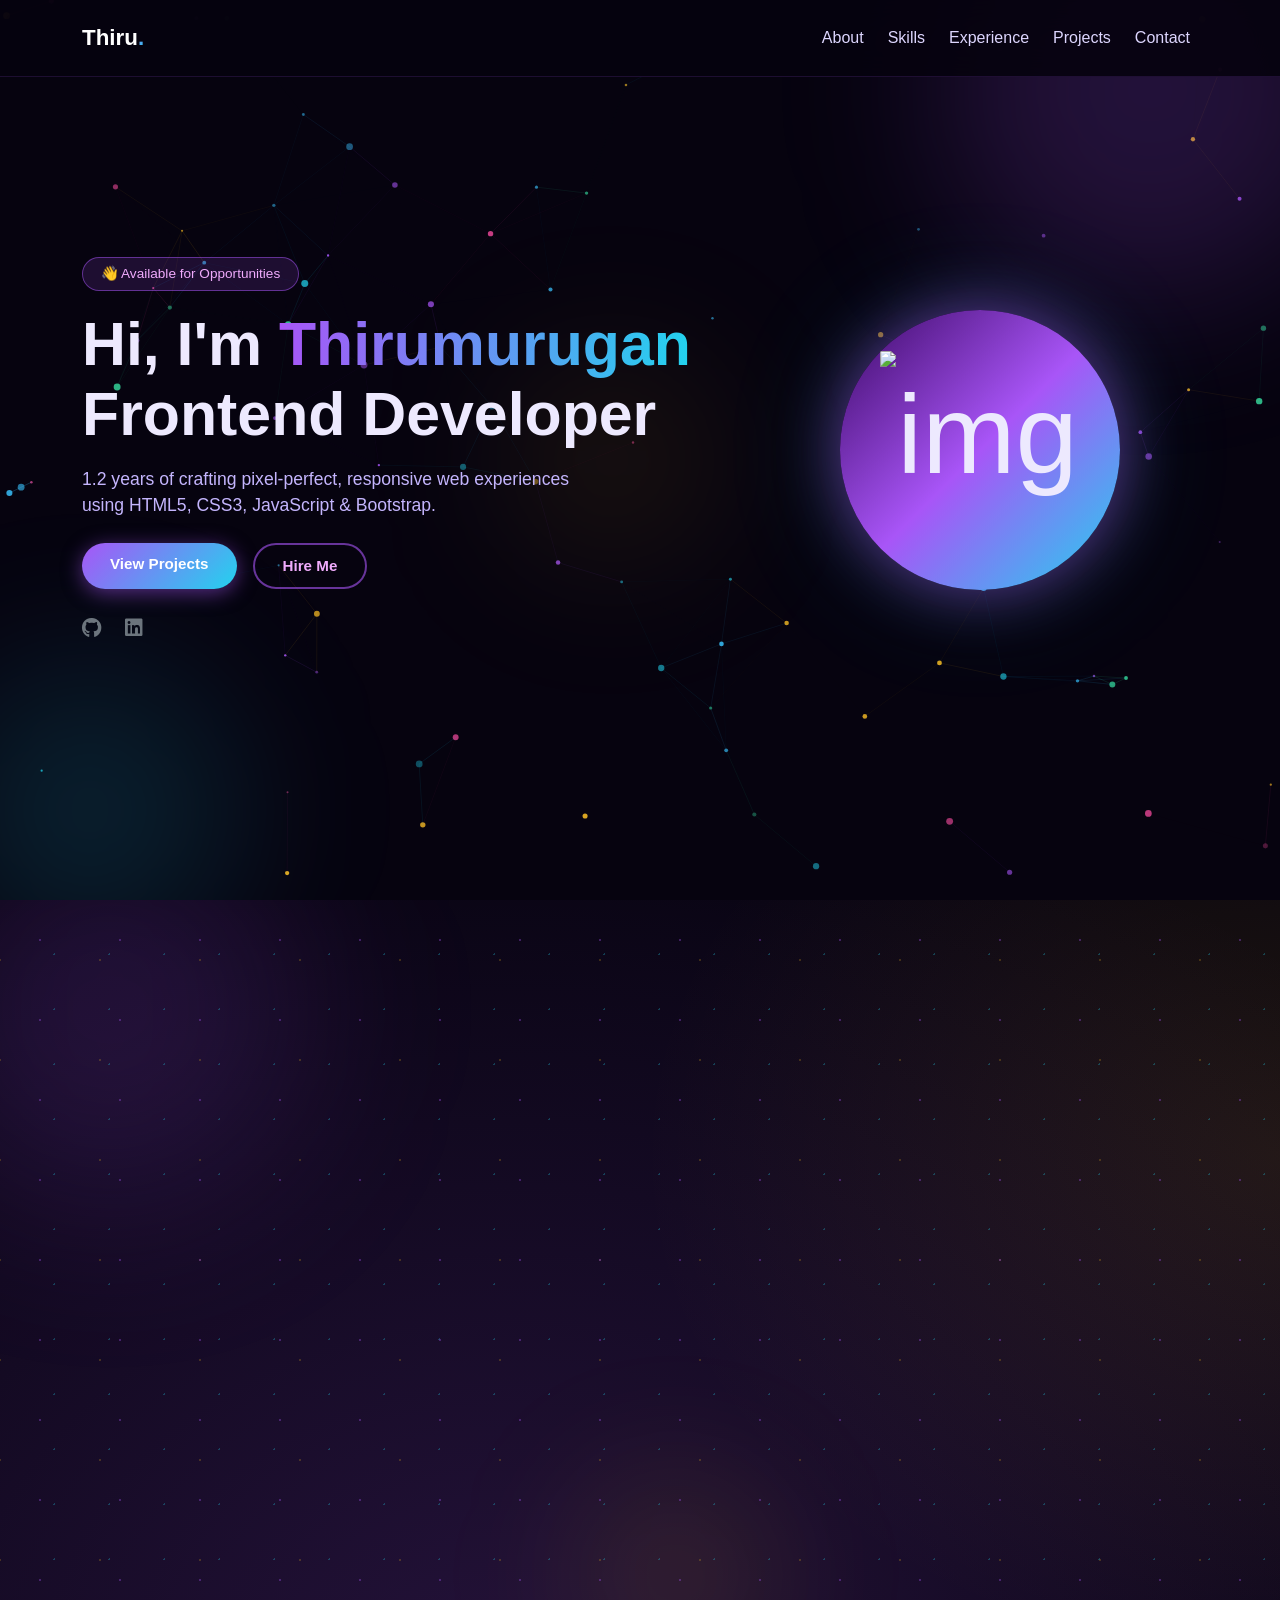
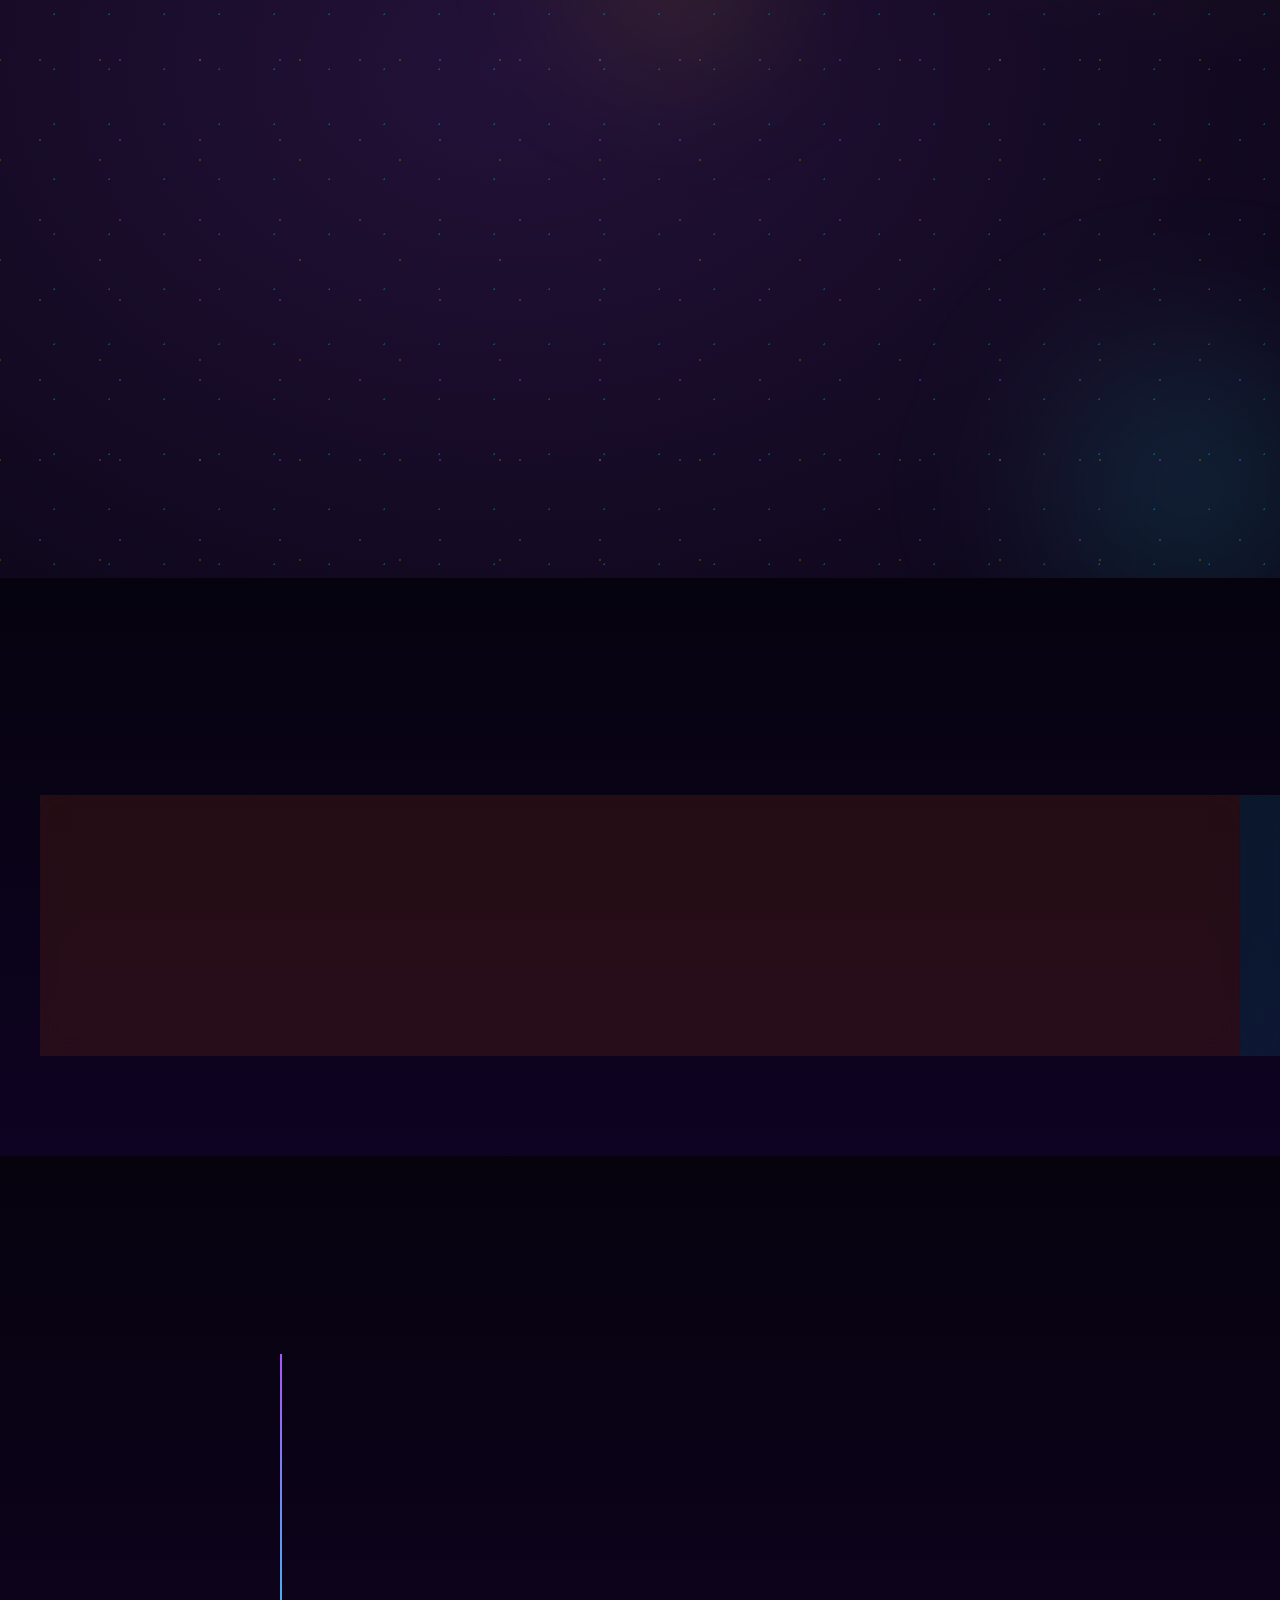
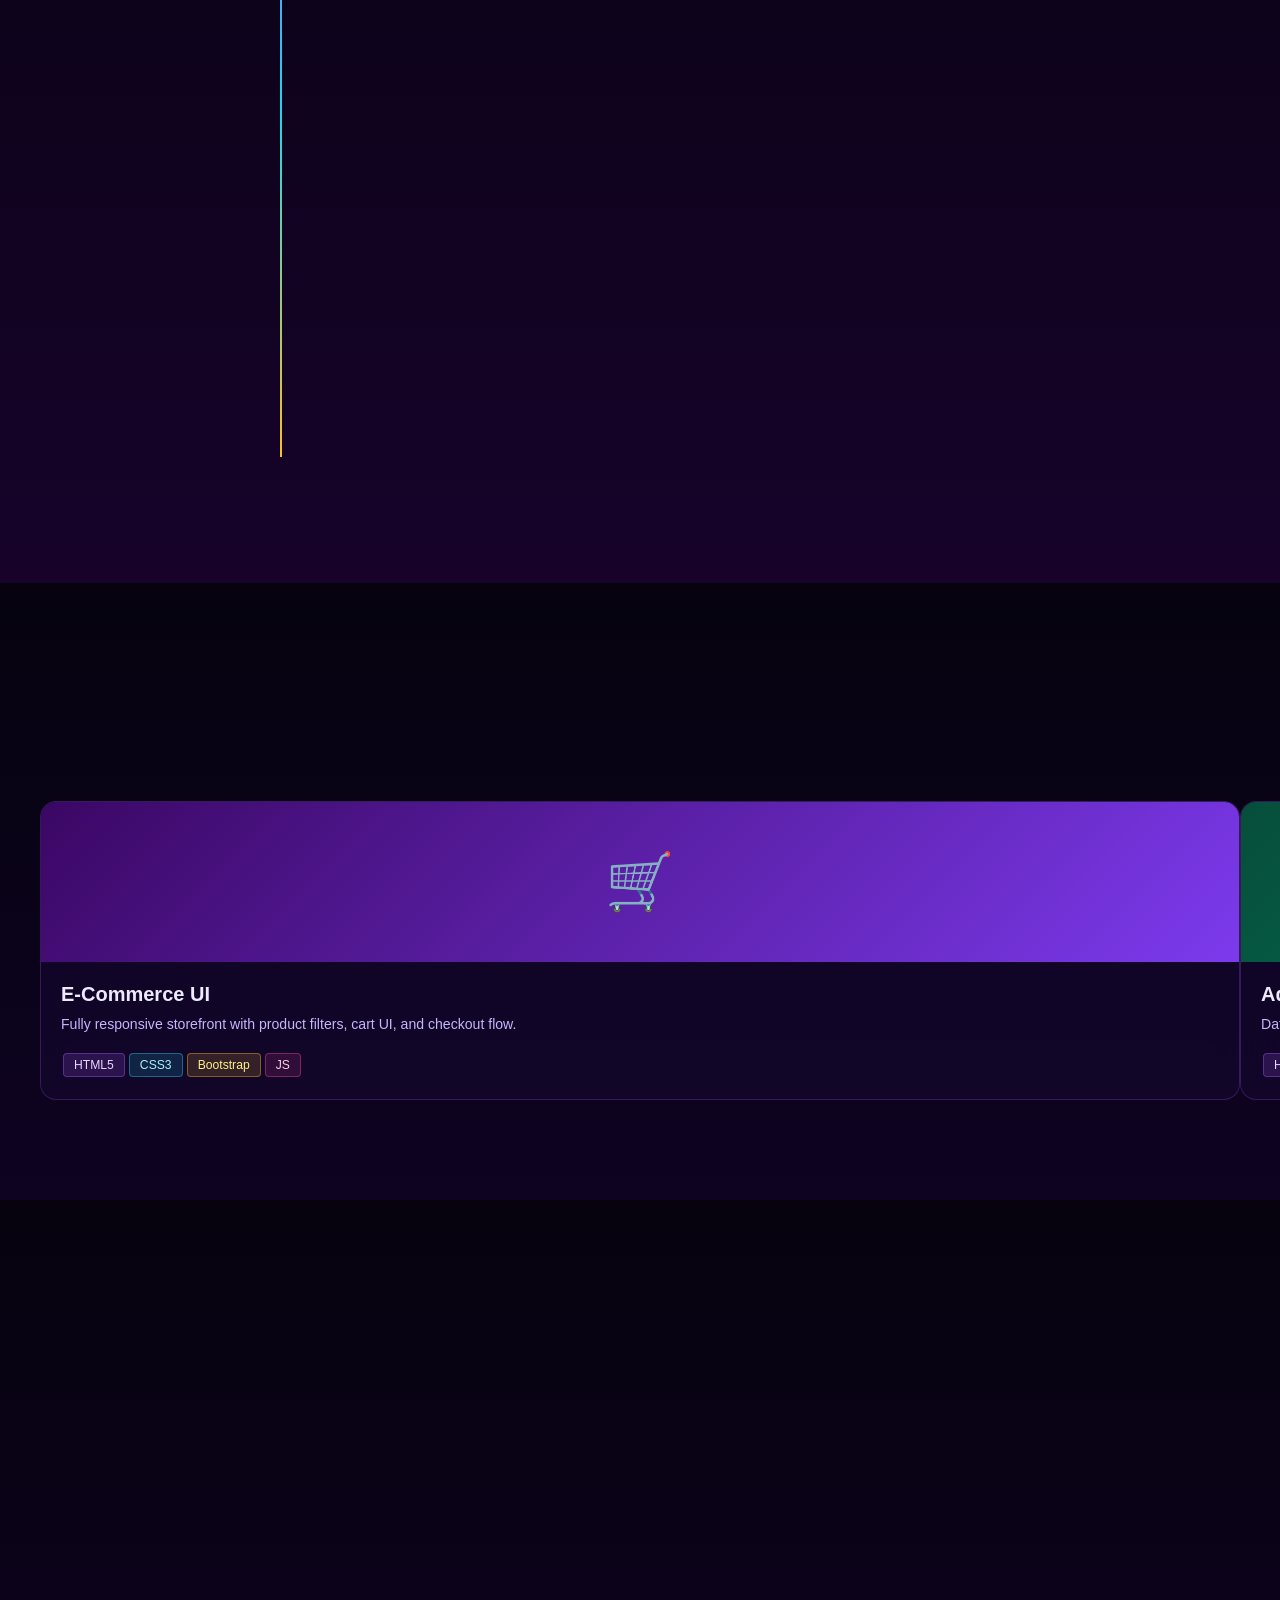
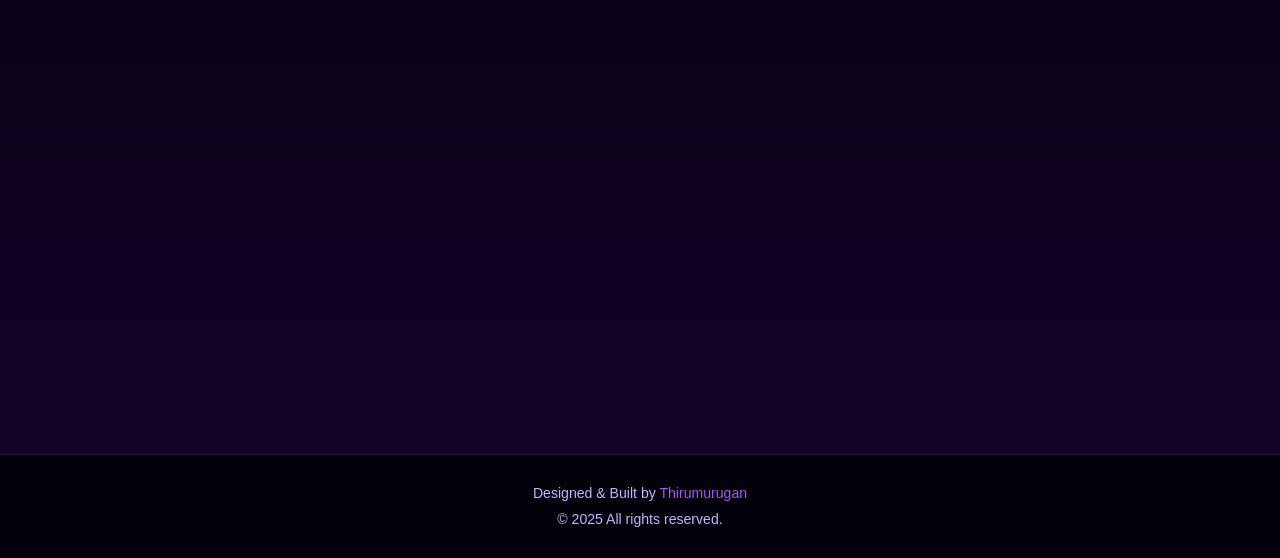
==== index.html @ 781c6432 "name chnage" ====
<!DOCTYPE html>
<html lang="en">
<head>
  <meta charset="UTF-8" />
  <meta name="viewport" content="width=device-width, initial-scale=1.0"/>
  <title>Thirumurugan | Frontend Developer</title>
  <link href="https://cdn.jsdelivr.net/npm/bootstrap@5.3.0/dist/css/bootstrap.min.css" rel="stylesheet"/>
  <link href="https://cdnjs.cloudflare.com/ajax/libs/font-awesome/6.4.0/css/all.min.css" rel="stylesheet"/>
  <link rel="stylesheet" href="https://cdn.jsdelivr.net/npm/swiper@11/swiper-bundle.min.css"/>
  <link rel="stylesheet" href="portfolio.css"/>
  <script src="https://cdn.jsdelivr.net/npm/@emailjs/browser@4/dist/email.min.js"></script>
</head>
<body>

<!-- ANIMATED CANVAS BACKGROUND -->
<canvas id="bgCanvas"></canvas>

<!-- NAVBAR -->
<nav class="navbar navbar-expand-lg fixed-top py-3">
  <div class="container">
    <a class="navbar-brand fw-bold" href="#">Thiru<span class="brand-dot">.</span></a>
    <button class="navbar-toggler border-secondary" type="button" data-bs-toggle="collapse" data-bs-target="#navMenu">
      <span class="navbar-toggler-icon"></span>
    </button>
    <div class="collapse navbar-collapse" id="navMenu">
      <ul class="navbar-nav ms-auto gap-2">
        <li class="nav-item"><a class="nav-link" href="#about">About</a></li>
        <li class="nav-item"><a class="nav-link" href="#skills">Skills</a></li>
        <li class="nav-item"><a class="nav-link" href="#experience">Experience</a></li>
        <li class="nav-item"><a class="nav-link" href="#projects">Projects</a></li>
        <li class="nav-item"><a class="nav-link" href="#contact">Contact</a></li>
      </ul>
    </div>
  </div>
</nav>

<!-- HERO -->
<section id="hero">
  <div class="hero-orb orb1"></div>
  <div class="hero-orb orb2"></div>
  <div class="hero-orb orb3"></div>
  <div class="container position-relative">
    <div class="row align-items-center g-5">
      <div class="col-lg-7 hero-text">
        <div class="hero-badge">👋 Available for Opportunities</div>
        <h1 class="hero-title">Hi, I'm <span class="highlight">Thirumurugan</span><br/>Frontend Developer</h1>
        <p class="hero-sub mt-3 mb-4">1.2 years of crafting pixel-perfect, responsive web experiences using HTML5, CSS3, JavaScript & Bootstrap.</p>
        <!-- React Tech Stack Badges mount point -->
        <div id="tech-badges" class="mb-4"></div>
        <div class="d-flex flex-wrap gap-3">
          <a href="#projects" class="btn-fantasy btn-fantasy-primary">View Projects</a>
          <a href="#contact" class="btn-fantasy btn-fantasy-outline">Hire Me</a>
        </div>
        <div class="d-flex gap-4 mt-4">
          <a href="https://github.com/thiru456/" class="text-secondary fs-5 social-icon"><i class="fab fa-github"></i></a>
          <a href="https://www.linkedin.com/in/thirumurugan-s-442075281?utm_source=share_via&utm_content=profile&utm_medium=member_android" class="text-secondary fs-5 social-icon"><i class="fab fa-linkedin"></i></a>
          <!-- <a href="#" class="text-secondary fs-5 social-icon"><i class="fab fa-twitter"></i></a> -->
        </div>
      </div>
      <div class="col-lg-5 d-none d-lg-block text-center">
        <div class="avatar overflow-hidden p-3"><img src="https://cdn3d.iconscout.com/3d/premium/thumb/young-man-doing-coding-work-3d-illustration-download-in-png-blend-fbx-gltf-file-formats--web-development-software-app-website-male-character-on-desk-pack-business-illustrations-10098310.png?f=webp" alt="img" class="w-80 h-80" ></div>
      </div>
    </div>
  </div>
</section>

<!-- ABOUT -->
<section id="about">
  <div class="about-orb1"></div>
  <div class="about-orb2"></div>
  <div class="about-orb3"></div>
  <div class="container">
    <div class="section-title reveal">About Me</div>
    <div class="section-line reveal"></div>
    <div class="row g-4 align-items-stretch">

      <!-- Profile Card -->
      <div class="col-lg-5 reveal fade-left">
        <div class="about-profile-card">
          <div class="about-avatar-wrap">
            <div class="about-avatar overflow-hidden"><img src="/newprofile-img.png" alt="" class="new-img-profile"></div>
            <div class="about-avatar-ring"></div>
          </div>
          <h4 class="about-name">Thirumurugan</h4>
          <span class="about-role-badge">Junior Frontend Developer</span>
          <p class="about-bio">
            I'm a passionate <strong>Frontend Developer</strong> with <strong>1.2 years</strong> of hands-on industry experience — <strong>9 months</strong> as a UI Developer and <strong>3 months</strong> as a React Developer at <strong>Trioangle Technologies</strong>. I specialise in building responsive, pixel-perfect, and accessible web interfaces that deliver great user experiences.
          </p>
          <p class="about-bio mt-2">
            My journey started with a strong foundation in <strong>HTML5, CSS3, and JavaScript</strong>, and has grown into building dynamic, component-driven applications with <strong>React JS</strong>. I enjoy turning complex UI designs into clean, maintainable code and I'm always eager to learn new tools and best practices.
          </p>
          <div class="about-highlights mt-3 mb-2">
            <div class="about-highlight-item"><i class="fas fa-code"></i> Clean, semantic & maintainable code</div>
            <div class="about-highlight-item"><i class="fas fa-mobile-alt"></i> Mobile-first responsive design</div>
            <div class="about-highlight-item"><i class="fas fa-bolt"></i> Performance-focused UI development</div>
            <div class="about-highlight-item"><i class="fas fa-users"></i> Collaborative team player</div>
          </div>
          <div class="about-edu">
            <i class="fas fa-graduation-cap"></i>
            <span>B.E CSE — Mangayarkarasi College of Engineering</span>
          </div>
          <div class="about-seeking">
            <i class="fas fa-map-marker-alt"></i>
            <span>Based in Madurai, Tamil Nadu, India</span>
          </div>
          <div class="about-seeking mt-2">
            <i class="fas fa-search"></i>
            <span>Seeking Junior Frontend Developer (React JS) role</span>
          </div>
        </div>
      </div>

      <!-- Stats Grid -->
      <div class="col-lg-7 reveal fade-right">
        <div class="row g-3 h-100">
          <div class="col-6">
            <div class="about-stat-card asc-purple">
              <div class="asc-icon">⏱️</div>
              <h3>1.2</h3>
              <p>Years Experience</p>
              <div class="asc-hover-content">
                <span>9 months UI Dev</span>
                <span>3 months React Dev</span>
              </div>
            </div>
          </div>
          <div class="col-6">
            <div class="about-stat-card asc-cyan">
              <div class="asc-icon">🚀</div>
              <h3>7+</h3>
              <p>Projects Delivered</p>
              <div class="asc-hover-content">
                <span>Web Apps & Dashboards</span>
                <span>Landing Pages & Portals</span>
              </div>
            </div>
          </div>
          <div class="col-6">
            <div class="about-stat-card asc-gold">
              <div class="asc-icon">🤝</div>
              <h3>5+</h3>
              <p>Happy Clients</p>
              <div class="asc-hover-content">
                <span>Freelance & Agency</span>
                <span>Satisfied Customers</span>
              </div>
            </div>
          </div>
          <div class="col-6">
            <div class="about-stat-card asc-pink">
              <div class="asc-icon">⚡</div>
              <h3>2</h3>
              <p>Core Technologies</p>
              <div class="asc-hover-content">
                <span>React JS</span>
                <span>HTML / CSS / JS</span>
              </div>
            </div>
          </div>
        </div>
      </div>

    </div>
  </div>
</section>

<!-- SKILLS — SWIPER SLIDER -->
<section id="skills">
  <div class="container">
    <div class="section-title reveal">Skills</div>
    <div class="section-line reveal"></div>
  </div>
  <div class="swiper skillsSwiper">
    <div class="swiper-wrapper">
      <div class="swiper-slide">
        <div class="skill-card skill-html">
          <div class="skill-icon">🌐</div>
          <h5>HTML5</h5>
          <p>Semantic markup, accessibility (WCAG), SEO-friendly structure, Canvas & SVG.</p>
          <div class="progress mt-3"><div class="progress-bar bar-html" data-width="95"></div></div>
          <small>95%</small>
        </div>
      </div>
      <div class="swiper-slide">
        <div class="skill-card skill-css">
          <div class="skill-icon">🎨</div>
          <h5>CSS3</h5>
          <p>Flexbox, Grid, animations, transitions, custom properties & responsive design.</p>
          <div class="progress mt-3"><div class="progress-bar bar-css" data-width="92"></div></div>
          <small>92%</small>
        </div>
      </div>
      <div class="swiper-slide">
        <div class="skill-card skill-js">
          <div class="skill-icon">⚡</div>
          <h5>JavaScript</h5>
          <p>ES6+, DOM manipulation, async/await, Fetch API, modular patterns.</p>
          <div class="progress mt-3"><div class="progress-bar bar-js" data-width="88"></div></div>
          <small>88%</small>
        </div>
      </div>
      <div class="swiper-slide">
        <div class="skill-card skill-bs">
          <div class="skill-icon">🅱️</div>
          <h5>Bootstrap</h5>
          <p>Grid system, components, utilities, theming & custom builds with Sass.</p>
          <div class="progress mt-3"><div class="progress-bar bar-bs" data-width="93"></div></div>
          <small>93%</small>
        </div>
      </div>
      <div class="swiper-slide">
        <div class="skill-card skill-react">
          <div class="skill-icon">⚛️</div>
          <h5>React JS</h5>
          <p>Component-based UI, hooks, state management, JSX & React ecosystem.</p>
          <div class="progress mt-3"><div class="progress-bar bar-react" data-width="80"></div></div>
          <small>80%</small>
        </div>
      </div>
      <div class="swiper-slide">
        <div class="skill-card skill-git">
          <div class="skill-icon">🔧</div>
          <h5>Git & Tools</h5>
          <p>Version control, CI/CD pipelines, Webpack, Vite & dev tooling.</p>
          <div class="progress mt-3"><div class="progress-bar bar-git" data-width="85"></div></div>
          <small>85%</small>
        </div>
      </div>
    </div>
  </div>
</section>

<!-- EXPERIENCE -->
<section id="experience">
  <div class="container">
    <div class="section-title reveal">Experience</div>
    <div class="section-line reveal"></div>
    <div class="row justify-content-center">
      <div class="col-lg-8">
        <div class="timeline">
          <div class="timeline-item reveal fade-left">
            <div class="timeline-dot dot-purple"></div>
            <div class="timeline-card tc-purple">
              <h5>UI Developer <span style="font-size:.8em;font-weight:400">(Full-Time)</span></h5>
              <div class="d-flex justify-content-between flex-wrap gap-1">
                <span class="company">Trioangle Technologies</span>
                <span class="period">Jun 2025 – Apr 2026</span>
              </div>
              <p>Working as a UI Developer building responsive and interactive web interfaces using React JS, HTML5, CSS3, and JavaScript for real-world client projects.</p>
            </div>
          </div>
          <div class="timeline-item reveal fade-left" style="--delay:.15s">
            <div class="timeline-dot dot-cyan"></div>
            <div class="timeline-card tc-cyan">
              <h5>React JS Developer <span style="font-size:.8em;font-weight:400">(Internship)</span></h5>
              <div class="d-flex justify-content-between flex-wrap gap-1">
                <span class="company company-cyan">Trioangle Technologies</span>
                <span class="period">Feb 2025 – May 2025</span>
              </div>
              <p>Developed dynamic UI components and pages using React JS, gaining hands-on experience with hooks, state management, and component-based architecture.</p>
            </div>
          </div>
          <div class="timeline-item reveal fade-left" style="--delay:.3s">
            <div class="timeline-dot dot-gold"></div>
            <div class="timeline-card tc-gold">
              <h5>Java Full Stack Developer <span style="font-size:.8em;font-weight:400">(Internship)</span></h5>
              <div class="d-flex justify-content-between flex-wrap gap-1">
                <span class="company company-gold">Phoenix Softtech</span>
                <span class="period">Jan 2024 – Mar 2024</span>
              </div>
              <p>Built full stack web applications using Java, Spring Boot for backend and HTML/CSS/JS for frontend, working on REST APIs and database integration.</p>
            </div>
          </div>
          <div class="timeline-item reveal fade-left" style="--delay:.45s">
            <div class="timeline-dot dot-pink"></div>
            <div class="timeline-card tc-pink">
              <h5>Full Stack Developer <span style="font-size:.8em;font-weight:400">(Internship)</span></h5>
              <div class="d-flex justify-content-between flex-wrap gap-1">
                <span class="company company-pink">Beleaf Technologies</span>
                <span class="period">Jun 2023 – Aug 2023</span>
              </div>
              <p>Interned as a Java Full Stack Developer, working on web application development using Java, JSP, and basic frontend technologies.</p>
            </div>
          </div>
        </div>
      </div>
    </div>
  </div>
</section>

<!-- PROJECTS — SWIPER SLIDER -->
<section id="projects">
  <div class="container">
    <div class="section-title reveal">Projects</div>
    <div class="section-line reveal"></div>
  </div>
  <div class="swiper projectsSwiper">
    <div class="swiper-wrapper">
      <div class="swiper-slide">
        <div class="project-card">
          <div class="project-thumb" style="background:linear-gradient(135deg,#3b0764,#7c3aed)">🛒</div>
          <div class="project-body">
            <h5>E-Commerce UI</h5>
            <p>Fully responsive storefront with product filters, cart UI, and checkout flow.</p>
            <div><span class="tag tag-purple">HTML5</span><span class="tag tag-cyan">CSS3</span><span class="tag tag-gold">Bootstrap</span><span class="tag tag-pink">JS</span></div>
          </div>
        </div>
      </div>
      <div class="swiper-slide">
        <div class="project-card">
          <div class="project-thumb" style="background:linear-gradient(135deg,#064e3b,#059669)">📊</div>
          <div class="project-body">
            <h5>Admin Dashboard</h5>
            <p>Data-rich dashboard with charts, tables, and real-time UI updates via Fetch API.</p>
            <div><span class="tag tag-purple">HTML5</span><span class="tag tag-cyan">CSS3</span><span class="tag tag-pink">JS</span><span class="tag tag-gold">Bootstrap</span></div>
          </div>
        </div>
      </div>
     
      <div class="swiper-slide">
        <div class="project-card">
          <div class="project-thumb" style="background:linear-gradient(135deg,#431407,#ea580c)">🏨</div>
          <div class="project-body">
            <h5>Hotel Booking UI</h5>
            <p>Multi-step booking form with date pickers, room gallery, and dynamic pricing.</p>
            <div><span class="tag tag-gold">HTML5</span><span class="tag tag-cyan">CSS3</span><span class="tag tag-pink">JS</span></div>
          </div>
        </div>
      </div>
      <div class="swiper-slide">
        <div class="project-card">
          <div class="project-thumb" style="background:linear-gradient(135deg,#0c4a6e,#0284c7)">📱</div>
          <div class="project-body">
            <h5>SaaS Landing Page</h5>
            <p>High-converting landing page with CSS animations and smooth scroll interactions.</p>
            <div><span class="tag tag-purple">HTML5</span><span class="tag tag-cyan">CSS3</span><span class="tag tag-pink">JS</span><span class="tag tag-gold">Bootstrap</span></div>
          </div>
        </div>
      </div>
  
    </div>
  </div>
</section>

<!-- CONTACT -->
<section id="contact">
  <div class="container">
    <div class="section-title reveal">Contact Me</div>
    <div class="section-line reveal"></div>
    <div class="row g-4 justify-content-center">

      <!-- Info Cards -->
      <div class="col-lg-4">
        <div class="d-flex flex-column gap-3">
          <div class="contact-card cc-purple reveal fade-left">
            <div class="contact-icon ci-purple"><i class="fas fa-envelope"></i></div>
            <div>
              <h6>Email</h6>
              <p>thirumurugan1743@gmail.com</p>
            </div>
          </div>
          <div class="contact-card cc-cyan reveal fade-left" style="--delay:.1s">
            <div class="contact-icon ci-cyan"><i class="fas fa-phone"></i></div>
            <div>
              <h6>Phone</h6>
              <p>+91 9360484035</p>
            </div>
          </div>
          <div class="contact-card cc-gold reveal fade-left" style="--delay:.2s">
            <div class="contact-icon ci-gold"><i class="fas fa-map-marker-alt"></i></div>
            <div>
              <h6>Location</h6>
              <p>Madurai, Tamil Nadu, India</p>
            </div>
          </div>
         
        </div>
      </div>

      <!-- Contact Form -->
      <div class="col-lg-7 reveal fade-right">
        <div class="contact-form-card">
          <h5 class="cf-title">Send a Message</h5>
          <p class="cf-sub">Fill out the form and I'll get back to you as soon as possible.</p>
          <form id="contactForm" novalidate>
            <div class="row g-3">
              <div class="col-sm-6">
                <div class="cf-field">
                  <label>Your Name</label>
                  <input type="text" id="cf-name" placeholder="John Doe" required />
                </div>
              </div>
              <div class="col-sm-6">
                <div class="cf-field">
                  <label>Your Email</label>
                  <input type="email" id="cf-email" placeholder="john@example.com" required />
                </div>
              </div>
              <div class="col-12">
                <div class="cf-field">
                  <label>Subject</label>
                  <input type="text" id="cf-subject" placeholder="Project Inquiry / Job Opportunity" required />
                </div>
              </div>
              <div class="col-12">
                <div class="cf-field">
                  <label>Message</label>
                  <textarea id="cf-message" rows="5" placeholder="Tell me about your project or opportunity..." required></textarea>
                </div>
              </div>
              <div class="col-12">
                <button type="submit" class="cf-submit" id="cf-btn">
                  <span id="cf-btn-text"><i class="fas fa-paper-plane me-2"></i>Send Message</span>
                  <span id="cf-btn-loading" style="display:none"><i class="fas fa-spinner fa-spin me-2"></i>Sending...</span>
                </button>
              </div>
              <div class="col-12">
                <div id="cf-success" class="cf-alert cf-alert-success" style="display:none">
                  <i class="fas fa-check-circle me-2"></i>Message sent! I'll reply soon.
                </div>
                <div id="cf-error" class="cf-alert cf-alert-error" style="display:none">
                  <i class="fas fa-exclamation-circle me-2"></i>Something went wrong. Please try again.
                </div>
              </div>
            </div>
          </form>
        </div>
      </div>

    </div>
  </div>
</section>

<!-- FOOTER -->
<footer>
  <p class="mb-1">Designed & Built by <a href="#">Thirumurugan</a></p>
  <p class="mb-0">© 2025 All rights reserved.</p>
</footer>

<!-- SCROLL TOP -->
<button id="scrollTop" aria-label="Scroll to top">
  <i class="fas fa-arrow-up"></i>
</button>

<!-- SCRIPTS -->
<script src="https://cdn.jsdelivr.net/npm/bootstrap@5.3.0/dist/js/bootstrap.bundle.min.js"></script>
<script src="https://cdn.jsdelivr.net/npm/swiper@11/swiper-bundle.min.js"></script>
<!-- React + ReactDOM (UMD for CDN use) -->
<script crossorigin src="https://unpkg.com/react@18/umd/react.production.min.js"></script>
<script crossorigin src="https://unpkg.com/react-dom@18/umd/react-dom.production.min.js"></script>
<script src="portfolio.js"></script>
<script>
  // EmailJS init — replace with your actual Public Key
  emailjs.init('YOUR_PUBLIC_KEY');

  document.getElementById('contactForm').addEventListener('submit', function (e) {
    e.preventDefault();
    const name    = document.getElementById('cf-name').value.trim();
    const email   = document.getElementById('cf-email').value.trim();
    const subject = document.getElementById('cf-subject').value.trim();
    const message = document.getElementById('cf-message').value.trim();

    if (!name || !email || !subject || !message) return;

    const btn     = document.getElementById('cf-btn');
    const btnText = document.getElementById('cf-btn-text');
    const btnLoad = document.getElementById('cf-btn-loading');
    const success = document.getElementById('cf-success');
    const error   = document.getElementById('cf-error');

    btn.disabled = true;
    btnText.style.display = 'none';
    btnLoad.style.display = 'inline';
    success.style.display = 'none';
    error.style.display   = 'none';

    // Replace 'YOUR_SERVICE_ID' and 'YOUR_TEMPLATE_ID' with your EmailJS values
    emailjs.send('YOUR_SERVICE_ID', 'YOUR_TEMPLATE_ID', {
      from_name:    name,
      from_email:   email,
      subject:      subject,
      message:      message,
      to_email:     'thirumurugan1743@gmail.com',
    }).then(() => {
      success.style.display = 'flex';
      this.reset();
    }).catch(() => {
      error.style.display = 'flex';
    }).finally(() => {
      btn.disabled = false;
      btnText.style.display = 'inline';
      btnLoad.style.display = 'none';
    });
  });
</script>
</body>
</html>
---- portfolio.css ----
/* =====================
   ROOT & BASE
===================== */
:root {
  --purple: #a855f7;
  --purple-glow: rgba(168,85,247,0.4);
  --cyan: #22d3ee;
  --cyan-glow: rgba(34,211,238,0.4);
  --gold: #fbbf24;
  --gold-glow: rgba(251,191,36,0.4);
  --pink: #ec4899;
  --pink-glow: rgba(236,72,153,0.4);
  --green: #34d399;
  --dark: #06030f;
  --card-bg: rgba(20,8,45,0.72);
  --muted: #c4b5fd;
}

* { scroll-behavior: smooth; box-sizing: border-box; margin: 0; padding: 0; }

body {
  background: var(--dark);
  color: #ede9fe;
  font-family: 'Segoe UI', sans-serif;
  overflow-x: hidden;
}

/* =====================
   CANVAS BACKGROUND
===================== */
#bgCanvas {
  position: fixed;
  top: 0; left: 0;
  width: 100%; height: 100%;
  z-index: 0;
  pointer-events: none;
}

/* all sections above canvas */
nav, section, footer, #scrollTop { position: relative; z-index: 1; }

/* =====================
   SCROLL ANIMATIONS
===================== */
.reveal {
  opacity: 0;
  transform: translateY(40px);
  transition: opacity 0.7s ease calc(var(--delay,0s)),
              transform 0.7s ease calc(var(--delay,0s));
}
.reveal.fade-left  { transform: translateX(-50px); }
.reveal.fade-right { transform: translateX(50px); }
.reveal.fade-up    { transform: translateY(50px); }
.reveal.visible    { opacity: 1; transform: translate(0,0); }

/* =====================
   NAVBAR
===================== */
nav {
  background: rgba(6,3,15,0.9);
  backdrop-filter: blur(16px);
  border-bottom: 1px solid rgba(168,85,247,0.15);
  transition: box-shadow 0.3s;
}
nav.scrolled { box-shadow: 0 2px 28px rgba(168,85,247,0.3); }

.navbar-brand { font-size: 1.4rem; color: #fff !important; }
.brand-dot {
  background: linear-gradient(135deg, var(--purple), var(--cyan));
  -webkit-background-clip: text;
  -webkit-text-fill-color: transparent;
  background-clip: text;
}

.nav-link {
  color: #ddd6fe !important;
  transition: color 0.2s;
  position: relative;
}
.nav-link::after {
  content: '';
  position: absolute;
  bottom: -2px; left: 0;
  width: 0; height: 2px;
  background: linear-gradient(90deg, var(--purple), var(--cyan));
  transition: width 0.3s;
}
.nav-link:hover::after, .nav-link.active::after { width: 100%; }
.nav-link:hover { color: #f0abfc !important; }

/* =====================
   HERO
===================== */
#hero {
  min-height: 100vh;
  display: flex;
  align-items: center;
  /* background:
    linear-gradient(135deg, rgba(6,3,15,0.75) 0%, rgba(50,5,80,0.7) 100%),
    url('https://images.unsplash.com/photo-1534796636912-3b95b3ab5986?w=1600&auto=format&fit=crop') center/cover no-repeat fixed; */
  overflow: hidden;
}

/* floating orbs */
.hero-orb {
  position: absolute;
  border-radius: 50%;
  filter: blur(80px);
  animation: orbFloat 8s ease-in-out infinite;
  pointer-events: none;
}
.orb1 { width:420px; height:420px; background:rgba(168,85,247,0.18); top:-120px; right:-80px; animation-delay:0s; }
.orb2 { width:300px; height:300px; background:rgba(34,211,238,0.14); bottom:-60px; left:-60px; animation-delay:3s; }
.orb3 { width:200px; height:200px; background:rgba(251,191,36,0.1); top:40%; left:40%; animation-delay:5s; }

@keyframes orbFloat {
  0%,100% { transform: translateY(0) scale(1); }
  50%      { transform: translateY(-30px) scale(1.08); }
}

.hero-text { animation: heroFadeIn 1s ease forwards; }

@keyframes heroFadeIn {
  from { opacity:0; transform:translateY(30px); }
  to   { opacity:1; transform:translateY(0); }
}

.hero-badge {
  display: inline-block;
  background: rgba(168,85,247,.15);
  border: 1px solid rgba(168,85,247,.5);
  color: #f0abfc;
  padding: 6px 18px;
  border-radius: 50px;
  font-size: .85rem;
  margin-bottom: 1.2rem;
  animation: badgePop 0.6s ease 0.3s both;
}
@keyframes badgePop {
  from { opacity:0; transform:scale(0.8); }
  to   { opacity:1; transform:scale(1); }
}

.hero-title {
  font-size: clamp(2.2rem, 5vw, 3.8rem);
  font-weight: 800;
  line-height: 1.15;
}

.highlight {
  background: linear-gradient(90deg, var(--purple), var(--cyan), var(--gold));
  background-size: 200%;
  -webkit-background-clip: text;
  -webkit-text-fill-color: transparent;
  background-clip: text;
  animation: gradShift 4s linear infinite;
}
@keyframes gradShift {
  0%   { background-position: 0%; }
  100% { background-position: 200%; }
}

.hero-sub { color: var(--muted); font-size: 1.1rem; max-width: 520px; }

/* Fantasy Buttons */
.btn-fantasy {
  display: inline-block;
  padding: 10px 28px;
  border-radius: 50px;
  font-weight: 600;
  font-size: .95rem;
  text-decoration: none;
  transition: transform 0.2s, box-shadow 0.2s;
  cursor: pointer;
}
.btn-fantasy-primary {
  background: linear-gradient(135deg, var(--purple), var(--cyan));
  color: #fff;
  box-shadow: 0 4px 20px rgba(168,85,247,.5);
}
.btn-fantasy-primary:hover {
  transform: translateY(-2px);
  box-shadow: 0 8px 28px rgba(168,85,247,.7);
  color: #fff;
}
.btn-fantasy-outline {
  background: transparent;
  border: 2px solid rgba(168,85,247,.6);
  color: #f0abfc;
}
.btn-fantasy-outline:hover {
  background: rgba(168,85,247,.15);
  transform: translateY(-2px);
  color: #fff;
}

.avatar {
  width: 280px; height: 280px;
  border-radius: 50%;
  background: linear-gradient(135deg, #3b0764, #a855f7, #22d3ee);
  display: flex; align-items: center; justify-content: center;
  font-size: 7rem;
  margin: auto;
  box-shadow: 0 0 60px rgba(168,85,247,.5), 0 0 120px rgba(34,211,238,.2);
  animation: avatarFloat 4s ease-in-out infinite, heroFadeIn 1s ease 0.2s both;
}
@keyframes avatarFloat {
  0%,100% { transform: translateY(0); }
  50%      { transform: translateY(-14px); }
}

.social-icon { transition: color 0.2s, transform 0.2s; }
.social-icon:hover {
  color: #f0abfc !important;
  transform: translateY(-3px);
  filter: drop-shadow(0 0 6px var(--purple));
}

/* =====================
   SECTIONS
===================== */
section { padding: 90px 0; }

.section-title { font-size: 2rem; font-weight: 700; margin-bottom: .5rem; }

.section-line {
  width: 50px; height: 4px;
  background: linear-gradient(90deg, var(--purple), var(--cyan));
  border-radius: 2px;
  margin-bottom: 3rem;
  box-shadow: 0 0 12px var(--purple);
}

/* =====================
   ABOUT
===================== */
#about {
  background: var(--dark);
  position: relative;
  overflow: hidden;
}

/* animated gradient mesh */
#about::before {
  content: '';
  position: absolute;
  inset: 0;
  background:
    radial-gradient(ellipse 80% 60% at 20% 30%, rgba(168,85,247,0.18) 0%, transparent 60%),
    radial-gradient(ellipse 60% 50% at 80% 70%, rgba(34,211,238,0.14) 0%, transparent 55%),
    radial-gradient(ellipse 50% 40% at 50% 10%, rgba(251,191,36,0.10) 0%, transparent 50%);
  background-size: 200% 200%;
  animation: aboutMeshMove 10s ease-in-out infinite alternate;
  z-index: 0;
  pointer-events: none;
}

/* floating particle dots */
#about::after {
  content: '';
  position: absolute;
  inset: 0;
  background-image:
    radial-gradient(circle, rgba(168,85,247,0.55) 1.5px, transparent 1.5px),
    radial-gradient(circle, rgba(34,211,238,0.45) 1px,   transparent 1px),
    radial-gradient(circle, rgba(251,191,36,0.35) 1px,   transparent 1px);
  background-size: 80px 80px, 55px 55px, 100px 100px;
  background-position: 0 0, 27px 27px, 50px 10px;
  animation: aboutParticlesDrift 18s linear infinite;
  z-index: 0;
  pointer-events: none;
  opacity: 0.6;
}

/* orb 1 — purple */
#about .about-orb1 {
  position: absolute;
  width: 380px; height: 380px;
  border-radius: 50%;
  background: rgba(168,85,247,0.15);
  filter: blur(90px);
  top: -80px; left: -80px;
  animation: aboutOrb1 9s ease-in-out infinite;
  z-index: 0;
  pointer-events: none;
}

/* orb 2 — cyan */
#about .about-orb2 {
  position: absolute;
  width: 300px; height: 300px;
  border-radius: 50%;
  background: rgba(34,211,238,0.12);
  filter: blur(80px);
  bottom: -60px; right: -60px;
  animation: aboutOrb2 11s ease-in-out infinite;
  z-index: 0;
  pointer-events: none;
}

/* orb 3 — gold */
#about .about-orb3 {
  position: absolute;
  width: 200px; height: 200px;
  border-radius: 50%;
  background: rgba(251,191,36,0.10);
  filter: blur(70px);
  top: 45%; left: 45%;
  animation: aboutOrb3 13s ease-in-out infinite;
  z-index: 0;
  pointer-events: none;
}

/* make about children sit above the animated bg */
#about .container { position: relative; z-index: 1; }

@keyframes aboutMeshMove {
  0%   { background-position: 0% 0%; }
  100% { background-position: 100% 100%; }
}
@keyframes aboutParticlesDrift {
  0%   { background-position: 0 0,       27px 27px,  50px 10px; }
  100% { background-position: 80px 80px, 107px 107px, 150px 110px; }
}
@keyframes aboutOrb1 {
  0%,100% { transform: translate(0,0) scale(1); }
  50%     { transform: translate(40px,30px) scale(1.1); }
}
@keyframes aboutOrb2 {
  0%,100% { transform: translate(0,0) scale(1); }
  50%     { transform: translate(-35px,-25px) scale(1.08); }
}
@keyframes aboutOrb3 {
  0%,100% { transform: translate(0,0) scale(1); }
  33%     { transform: translate(20px,-20px) scale(1.12); }
  66%     { transform: translate(-20px,15px) scale(0.92); }
}

/* --- Profile Card --- */
.about-profile-card {
  background: rgba(20,8,45,0.75);
  border: 1px solid rgba(168,85,247,0.25);
  border-radius: 24px;
  padding: 40px 32px;
  text-align: center;
  backdrop-filter: blur(16px);
  height: 100%;
  position: relative;
  overflow: hidden;
  transition: border-color 0.4s, box-shadow 0.4s, transform 0.4s;
}
.about-profile-card::before {
  content: '';
  position: absolute;
  inset: 0;
  background: linear-gradient(135deg, rgba(168,85,247,0.08), rgba(34,211,238,0.06));
  opacity: 0;
  transition: opacity 0.4s;
  border-radius: 24px;
}
.about-profile-card:hover {
  border-color: var(--purple);
  box-shadow: 0 0 40px rgba(168,85,247,0.3), 0 0 80px rgba(34,211,238,0.1);
  transform: translateY(-6px);
}
.about-profile-card:hover::before { opacity: 1; }

/* glowing top border on hover */
.about-profile-card::after {
  content: '';
  position: absolute;
  top: 0; left: 10%; right: 10%;
  height: 2px;
  background: linear-gradient(90deg, transparent, var(--purple), var(--cyan), transparent);
  opacity: 0;
  transition: opacity 0.4s;
}
.about-profile-card:hover::after { opacity: 1; }

.about-avatar-wrap {
  position: relative;
  width: 110px; height: 110px;
  margin: 0 auto 20px;
}
.about-avatar {
  width: 110px; height: 110px;
  border-radius: 50%;
  background: linear-gradient(135deg, #3b0764, #a855f7, #22d3ee);
  display: flex; align-items: center; justify-content: center;
  font-size: 3rem;
  position: relative; z-index: 1;
  transition: transform 0.4s;
}
.about-profile-card:hover .about-avatar { transform: scale(1.08) rotate(5deg); }

.about-avatar-ring {
  position: absolute;
  inset: -6px;
  border-radius: 50%;
  border: 2px dashed rgba(168,85,247,0.4);
  animation: ringRotate 8s linear infinite;
}
@keyframes ringRotate { to { transform: rotate(360deg); } }
.about-profile-card:hover .about-avatar-ring {
  border-color: var(--purple);
  box-shadow: 0 0 16px var(--purple-glow);
}

.about-name {
  font-size: 1.5rem;
  font-weight: 800;
  background: linear-gradient(90deg, var(--purple), var(--cyan));
  -webkit-background-clip: text;
  -webkit-text-fill-color: transparent;
  background-clip: text;
  margin-bottom: 10px;
}

.about-role-badge {
  display: inline-block;
  background: rgba(168,85,247,0.15);
  border: 1px solid rgba(168,85,247,0.45);
  color: #f0abfc;
  padding: 4px 16px;
  border-radius: 50px;
  font-size: .8rem;
  font-weight: 600;
  margin-bottom: 18px;
  transition: background 0.3s, box-shadow 0.3s;
}
.about-profile-card:hover .about-role-badge {
  background: rgba(168,85,247,0.28);
  box-shadow: 0 0 12px var(--purple-glow);
}

.about-bio {
  color: #c4b5fd;
  font-size: .92rem;
  line-height: 1.75;
  margin-bottom: 12px;
}
.about-bio strong { color: #fff; }

.about-highlights { display: flex; flex-direction: column; gap: 8px; margin-bottom: 16px; }
.about-highlight-item {
  display: flex;
  align-items: center;
  gap: 10px;
  font-size: .85rem;
  color: var(--muted);
  background: rgba(255,255,255,0.04);
  border: 1px solid rgba(255,255,255,0.08);
  border-radius: 10px;
  padding: 8px 14px;
  transition: border-color 0.3s, background 0.3s;
}
.about-highlight-item i { color: var(--cyan); font-size: .85rem; flex-shrink: 0; }
.about-profile-card:hover .about-highlight-item {
  border-color: rgba(34,211,238,0.25);
  background: rgba(34,211,238,0.05);
}

.about-edu, .about-seeking {
  display: flex;
  align-items: flex-start;
  gap: 10px;
  background: rgba(255,255,255,0.04);
  border: 1px solid rgba(255,255,255,0.08);
  border-radius: 12px;
  padding: 12px 16px;
  margin-bottom: 10px;
  font-size: .85rem;
  color: var(--muted);
  text-align: left;
  transition: border-color 0.3s, background 0.3s;
}
.about-edu i  { color: var(--gold); margin-top: 2px; flex-shrink: 0; }
.about-seeking i { color: var(--cyan); margin-top: 2px; flex-shrink: 0; }
.about-profile-card:hover .about-edu    { border-color: rgba(251,191,36,0.35); background: rgba(251,191,36,0.06); }
.about-profile-card:hover .about-seeking { border-color: rgba(34,211,238,0.35); background: rgba(34,211,238,0.06); }

/* --- Stat Cards --- */
.about-stat-card {
  border-radius: 18px;
  padding: 28px 20px;
  text-align: center;
  backdrop-filter: blur(12px);
  position: relative;
  overflow: hidden;
  cursor: default;
  height: 100%;
  min-height: 160px;
  display: flex;
  flex-direction: column;
  align-items: center;
  justify-content: center;
  transition: transform 0.35s, box-shadow 0.35s, border-color 0.35s;
}

/* hover reveal overlay */
.asc-hover-content {
  position: absolute;
  inset: 0;
  border-radius: 18px;
  display: flex;
  flex-direction: column;
  align-items: center;
  justify-content: center;
  gap: 8px;
  opacity: 0;
  transform: translateY(12px);
  transition: opacity 0.35s, transform 0.35s;
  padding: 16px;
  backdrop-filter: blur(8px);
}
.asc-hover-content span {
  font-size: .8rem;
  font-weight: 600;
  padding: 4px 12px;
  border-radius: 50px;
  background: rgba(255,255,255,0.1);
}
.about-stat-card:hover .asc-hover-content {
  opacity: 1;
  transform: translateY(0);
}
.about-stat-card:hover > .asc-icon,
.about-stat-card:hover > h3,
.about-stat-card:hover > p { opacity: 0; }

.asc-icon { font-size: 1.8rem; margin-bottom: 8px; transition: opacity 0.3s; }
.about-stat-card h3 {
  font-size: 2.2rem;
  font-weight: 800;
  -webkit-background-clip: text;
  -webkit-text-fill-color: transparent;
  background-clip: text;
  margin: 0;
  transition: opacity 0.3s;
}
.about-stat-card p {
  font-size: .85rem;
  color: var(--muted);
  margin: 4px 0 0;
  transition: opacity 0.3s;
}
.about-stat-card:hover { transform: translateY(-8px) scale(1.03); }

.asc-purple { background: rgba(168,85,247,.12); border: 1px solid rgba(168,85,247,.3); }
.asc-purple:hover { box-shadow: 0 12px 35px var(--purple-glow); border-color: var(--purple); }
.asc-purple h3 { background-image: linear-gradient(135deg, var(--purple), #c084fc); }
.asc-purple .asc-hover-content { background: rgba(168,85,247,0.18); }
.asc-purple .asc-hover-content span { color: #e9d5ff; border: 1px solid rgba(168,85,247,0.4); }

.asc-cyan { background: rgba(34,211,238,.1); border: 1px solid rgba(34,211,238,.25); }
.asc-cyan:hover { box-shadow: 0 12px 35px var(--cyan-glow); border-color: var(--cyan); }
.asc-cyan h3 { background-image: linear-gradient(135deg, var(--cyan), #67e8f9); }
.asc-cyan .asc-hover-content { background: rgba(34,211,238,0.15); }
.asc-cyan .asc-hover-content span { color: #a5f3fc; border: 1px solid rgba(34,211,238,0.4); }

.asc-gold { background: rgba(251,191,36,.1); border: 1px solid rgba(251,191,36,.25); }
.asc-gold:hover { box-shadow: 0 12px 35px var(--gold-glow); border-color: var(--gold); }
.asc-gold h3 { background-image: linear-gradient(135deg, var(--gold), #fde68a); }
.asc-gold .asc-hover-content { background: rgba(251,191,36,0.15); }
.asc-gold .asc-hover-content span { color: #fef08a; border: 1px solid rgba(251,191,36,0.4); }

.asc-pink { background: rgba(236,72,153,.1); border: 1px solid rgba(236,72,153,.25); }
.asc-pink:hover { box-shadow: 0 12px 35px var(--pink-glow); border-color: var(--pink); }
.asc-pink h3 { background-image: linear-gradient(135deg, var(--pink), #f9a8d4); }
.asc-pink .asc-hover-content { background: rgba(236,72,153,0.15); }
.asc-pink .asc-hover-content span { color: #fbcfe8; border: 1px solid rgba(236,72,153,0.4); }

/* =====================
   SKILLS SWIPER
===================== */
#skills {
  background:
    linear-gradient(180deg, rgba(6,3,15,0.9) 0%, rgba(15,3,35,0.93) 100%),
    url('https://images.unsplash.com/photo-1419242902214-272b3f66ee7a?w=1600&auto=format&fit=crop') center/cover no-repeat fixed;
  padding-bottom: 60px;
}
#skills .container { margin-bottom: 2rem; }

.skillsSwiper {
  padding: 20px 40px 40px !important;
  cursor: grab;
}
.skillsSwiper:active { cursor: grabbing; }

.skill-card {
  border-radius: 16px;
  padding: 30px 24px;
  backdrop-filter: blur(12px);
  transition: transform .3s, box-shadow .3s;
  height: 100%;
  min-height: 260px;
}
.skill-card:hover { transform: translateY(-8px); }

.skill-icon { font-size: 2.6rem; margin-bottom: 14px; }
.skill-card h5 { font-weight: 700; margin-bottom: 8px; font-size: 1.1rem; }
.skill-card p  { font-size: .88rem; margin: 0; line-height: 1.6; }
.skill-card small { font-size: .8rem; }

/* per-skill color themes */
.skill-html { background: rgba(234,88,12,.12); border: 1px solid rgba(234,88,12,.35); color: #fed7aa; }
.skill-html:hover { box-shadow: 0 12px 35px rgba(234,88,12,.35); border-color: #ea580c; }

.skill-css { background: rgba(34,211,238,.1); border: 1px solid rgba(34,211,238,.3); color: #a5f3fc; }
.skill-css:hover { box-shadow: 0 12px 35px var(--cyan-glow); border-color: var(--cyan); }

.skill-js { background: rgba(251,191,36,.1); border: 1px solid rgba(251,191,36,.3); color: #fef08a; }
.skill-js:hover { box-shadow: 0 12px 35px var(--gold-glow); border-color: var(--gold); }

.skill-bs { background: rgba(168,85,247,.12); border: 1px solid rgba(168,85,247,.35); color: #e9d5ff; }
.skill-bs:hover { box-shadow: 0 12px 35px var(--purple-glow); border-color: var(--purple); }

.skill-react { background: rgba(56,189,248,.1); border: 1px solid rgba(56,189,248,.3); color: #bae6fd; }
.skill-react:hover { box-shadow: 0 12px 35px rgba(56,189,248,.35); border-color: #38bdf8; }

.skill-git { background: rgba(52,211,153,.1); border: 1px solid rgba(52,211,153,.3); color: #a7f3d0; }
.skill-git:hover { box-shadow: 0 12px 35px rgba(52,211,153,.35); border-color: var(--green); }

/* progress bars */
.progress { height: 8px; border-radius: 4px; background: rgba(255,255,255,.08); }
.progress-bar { border-radius: 4px; width: 0; transition: width 1.2s ease; }
.bar-html { background: linear-gradient(90deg,#ea580c,#fb923c); box-shadow: 0 0 10px rgba(234,88,12,.6); }
.bar-css  { background: linear-gradient(90deg,#22d3ee,#67e8f9); box-shadow: 0 0 10px rgba(34,211,238,.6); }
.bar-js   { background: linear-gradient(90deg,#fbbf24,#fde68a); box-shadow: 0 0 10px rgba(251,191,36,.6); }
.bar-bs   { background: linear-gradient(90deg,#a855f7,#c084fc); box-shadow: 0 0 10px rgba(168,85,247,.6); }
.bar-react{ background: linear-gradient(90deg,#38bdf8,#7dd3fc); box-shadow: 0 0 10px rgba(56,189,248,.6); }
.bar-git  { background: linear-gradient(90deg,#34d399,#6ee7b7); box-shadow: 0 0 10px rgba(52,211,153,.6); }

/* =====================
   EXPERIENCE
===================== */
#experience {
  background:
    linear-gradient(180deg, rgba(6,3,15,0.88) 0%, rgba(25,3,45,0.92) 100%),
    url('https://images.unsplash.com/photo-1506318137071-a8e063b4bec0?w=1600&auto=format&fit=crop') center/cover no-repeat fixed;
}

.timeline { position: relative; padding-left: 30px; }
.timeline::before {
  content: '';
  position: absolute; left: 8px; top: 0; bottom: 0;
  width: 2px;
  background: linear-gradient(180deg, var(--purple), var(--cyan), var(--gold));
}

.timeline-item { position: relative; margin-bottom: 36px; }

.timeline-dot {
  position: absolute; left: -26px; top: 6px;
  width: 14px; height: 14px;
  border-radius: 50%;
  border: 2px solid var(--dark);
  transition: transform 0.3s, box-shadow 0.3s;
}
.timeline-item:hover .timeline-dot { transform: scale(1.5); }

.dot-purple { background: var(--purple); }
.dot-purple:hover, .timeline-item:hover .dot-purple { box-shadow: 0 0 14px var(--purple); }
.dot-cyan   { background: var(--cyan); }
.timeline-item:hover .dot-cyan   { box-shadow: 0 0 14px var(--cyan); }
.dot-gold   { background: var(--gold); }
.timeline-item:hover .dot-gold   { box-shadow: 0 0 14px var(--gold); }

.timeline-card {
  border-radius: 14px;
  padding: 22px 24px;
  backdrop-filter: blur(12px);
  transition: border-color 0.3s, box-shadow 0.3s;
}
.timeline-card h5 { font-weight: 700; margin-bottom: 4px; }
.timeline-card .period { color: var(--muted); font-size: .82rem; }
.timeline-card p { font-size: .9rem; margin-top: 10px; margin-bottom: 0; }

.tc-purple { background: rgba(168,85,247,.1); border: 1px solid rgba(168,85,247,.25); }
.tc-purple:hover { border-color: var(--purple); box-shadow: 0 8px 30px var(--purple-glow); }
.tc-purple .company { color: var(--purple); font-size: .9rem; }
.tc-purple p { color: #e9d5ff; }

.tc-cyan { background: rgba(34,211,238,.08); border: 1px solid rgba(34,211,238,.2); }
.tc-cyan:hover { border-color: var(--cyan); box-shadow: 0 8px 30px var(--cyan-glow); }
.company-cyan { color: var(--cyan); font-size: .9rem; }
.tc-cyan p { color: #a5f3fc; }

.tc-gold { background: rgba(251,191,36,.08); border: 1px solid rgba(251,191,36,.2); }
.tc-gold:hover { border-color: var(--gold); box-shadow: 0 8px 30px var(--gold-glow); }
.company-gold { color: var(--gold); font-size: .9rem; }
.tc-gold p { color: #fef08a; }

/* =====================
   PROJECTS SWIPER
===================== */
#projects {
  background:
    linear-gradient(180deg, rgba(6,3,15,0.9) 0%, rgba(15,3,35,0.93) 100%),
    url('https://images.unsplash.com/photo-1543722530-d2c3201371e7?w=1600&auto=format&fit=crop') center/cover no-repeat fixed;
  padding-bottom: 60px;
}
#projects .container { margin-bottom: 2rem; }

.projectsSwiper {
  padding: 20px 40px 40px !important;
  cursor: grab;
}
.projectsSwiper:active { cursor: grabbing; }

.project-card {
  background: var(--card-bg);
  border: 1px solid rgba(168,85,247,.25);
  border-radius: 16px;
  overflow: hidden;
  backdrop-filter: blur(12px);
  transition: transform .3s, box-shadow .3s, border-color .3s;
}
.project-card:hover {
  transform: translateY(-8px) scale(1.02);
  box-shadow: 0 18px 50px rgba(168,85,247,.35);
  border-color: var(--purple);
}

.project-thumb {
  height: 160px;
  display: flex; align-items: center; justify-content: center;
  font-size: 3.5rem;
  transition: transform 0.4s;
}
.project-card:hover .project-thumb { transform: scale(1.1); }

.project-body { padding: 20px; }
.project-body h5 { font-weight: 700; }
.project-body p  { color: var(--muted); font-size: .88rem; }

/* colored tags */
.tag {
  display: inline-block;
  border-radius: 4px;
  padding: 2px 10px;
  font-size: .76rem;
  margin: 2px;
  font-weight: 500;
}
.tag-purple { background: rgba(168,85,247,.18); color: #e9d5ff; border: 1px solid rgba(168,85,247,.4); }
.tag-cyan   { background: rgba(34,211,238,.15); color: #a5f3fc; border: 1px solid rgba(34,211,238,.4); }
.tag-gold   { background: rgba(251,191,36,.15); color: #fef08a; border: 1px solid rgba(251,191,36,.4); }
.tag-pink   { background: rgba(236,72,153,.15); color: #fbcfe8; border: 1px solid rgba(236,72,153,.4); }

/* =====================
   CONTACT
===================== */
#contact {
  background:
    linear-gradient(180deg, rgba(6,3,15,0.88) 0%, rgba(20,3,40,0.93) 100%),
    url('https://images.unsplash.com/photo-1475274047050-1d0c0975c63e?w=1600&auto=format&fit=crop') center/cover no-repeat fixed;
}

.contact-card {
  border-radius: 16px;
  padding: 28px 24px;
  display: flex; align-items: center; gap: 18px;
  backdrop-filter: blur(12px);
  transition: transform 0.3s, border-color 0.3s, box-shadow 0.3s;
}
.contact-card:hover { transform: translateY(-6px); }

.contact-icon {
  width: 54px; height: 54px;
  border-radius: 14px;
  display: flex; align-items: center; justify-content: center;
  font-size: 1.4rem;
  flex-shrink: 0;
  transition: box-shadow 0.3s;
}

.cc-purple { background: rgba(168,85,247,.1); border: 1px solid rgba(168,85,247,.3); }
.cc-purple:hover { border-color: var(--purple); box-shadow: 0 10px 30px var(--purple-glow); }
.ci-purple { background: rgba(168,85,247,.2); color: var(--purple); }
.cc-purple:hover .ci-purple { box-shadow: 0 0 16px var(--purple); }

.cc-cyan { background: rgba(34,211,238,.08); border: 1px solid rgba(34,211,238,.25); }
.cc-cyan:hover { border-color: var(--cyan); box-shadow: 0 10px 30px var(--cyan-glow); }
.ci-cyan { background: rgba(34,211,238,.18); color: var(--cyan); }
.cc-cyan:hover .ci-cyan { box-shadow: 0 0 16px var(--cyan); }

.cc-gold { background: rgba(251,191,36,.08); border: 1px solid rgba(251,191,36,.25); }
.cc-gold:hover { border-color: var(--gold); box-shadow: 0 10px 30px var(--gold-glow); }
.ci-gold { background: rgba(251,191,36,.18); color: var(--gold); }
.cc-gold:hover .ci-gold { box-shadow: 0 0 16px var(--gold); }

.contact-card h6 { margin: 0 0 4px; font-weight: 700; }
.contact-card p  { margin: 0; color: var(--muted); font-size: .9rem; }

/* pink contact card */
.cc-pink { background: rgba(236,72,153,.08); border: 1px solid rgba(236,72,153,.25); }
.cc-pink:hover { border-color: var(--pink); box-shadow: 0 10px 30px var(--pink-glow); }
.ci-pink { background: rgba(236,72,153,.18); color: var(--pink); }
.cc-pink:hover .ci-pink { box-shadow: 0 0 16px var(--pink); }

/* --- Contact Form Card --- */
.contact-form-card {
  background: rgba(20,8,45,0.75);
  border: 1px solid rgba(168,85,247,0.25);
  border-radius: 24px;
  padding: 40px 36px;
  backdrop-filter: blur(16px);
  height: 100%;
  transition: border-color 0.4s, box-shadow 0.4s;
}
.contact-form-card:hover {
  border-color: rgba(168,85,247,0.5);
  box-shadow: 0 0 40px rgba(168,85,247,0.2);
}
.cf-title {
  font-size: 1.4rem;
  font-weight: 800;
  background: linear-gradient(90deg, var(--purple), var(--cyan));
  -webkit-background-clip: text;
  -webkit-text-fill-color: transparent;
  background-clip: text;
  margin-bottom: 6px;
}
.cf-sub { color: var(--muted); font-size: .88rem; margin-bottom: 24px; }

.cf-field { display: flex; flex-direction: column; gap: 6px; }
.cf-field label { font-size: .82rem; font-weight: 600; color: #c4b5fd; }
.cf-field input,
.cf-field textarea {
  background: rgba(255,255,255,0.05);
  border: 1px solid rgba(168,85,247,0.25);
  border-radius: 10px;
  padding: 10px 14px;
  color: #ede9fe;
  font-size: .9rem;
  outline: none;
  transition: border-color 0.3s, box-shadow 0.3s;
  resize: none;
  font-family: inherit;
}
.cf-field input::placeholder,
.cf-field textarea::placeholder { color: rgba(196,181,253,0.4); }
.cf-field input:focus,
.cf-field textarea:focus {
  border-color: var(--purple);
  box-shadow: 0 0 0 3px rgba(168,85,247,0.15);
}

.cf-submit {
  width: 100%;
  padding: 12px;
  border: none;
  border-radius: 50px;
  background: linear-gradient(135deg, var(--purple), var(--cyan));
  color: #fff;
  font-size: 1rem;
  font-weight: 700;
  cursor: pointer;
  transition: transform 0.2s, box-shadow 0.2s, opacity 0.2s;
  box-shadow: 0 4px 20px rgba(168,85,247,0.5);
}
.cf-submit:hover:not(:disabled) {
  transform: translateY(-2px);
  box-shadow: 0 8px 28px rgba(168,85,247,0.7);
}
.cf-submit:disabled { opacity: 0.7; cursor: not-allowed; }

.cf-alert {
  display: flex;
  align-items: center;
  padding: 12px 16px;
  border-radius: 10px;
  font-size: .88rem;
  font-weight: 600;
}
.cf-alert-success {
  background: rgba(52,211,153,0.12);
  border: 1px solid rgba(52,211,153,0.4);
  color: #6ee7b7;
}
.cf-alert-error {
  background: rgba(236,72,153,0.12);
  border: 1px solid rgba(236,72,153,0.4);
  color: #f9a8d4;
}

/* =====================
   FOOTER
===================== */
footer {
  background: #03010a;
  border-top: 1px solid rgba(168,85,247,.2);
  padding: 28px 0;
  text-align: center;
  color: var(--muted);
  font-size: .88rem;
  position: relative; z-index: 1;
}
footer a { color: var(--purple); text-decoration: none; transition: color 0.2s; }
footer a:hover { color: var(--cyan); }

/* =====================
   SCROLL TOP
===================== */
#scrollTop {
  position: fixed; bottom: 28px; right: 28px;
  width: 46px; height: 46px;
  background: linear-gradient(135deg, var(--purple), var(--cyan));
  border: none; border-radius: 50%;
  color: #fff; font-size: 1.1rem;
  display: none; align-items: center; justify-content: center;
  cursor: pointer; z-index: 999;
  box-shadow: 0 4px 20px rgba(168,85,247,.6);
  transition: transform 0.2s, box-shadow 0.2s;
}
#scrollTop:hover {
  transform: translateY(-3px);
  box-shadow: 0 8px 28px rgba(168,85,247,.85);
}

/* =====================
   REACT TECH BADGES
===================== */
.tech-badges-wrap { display: flex; flex-wrap: wrap; gap: 8px; margin-bottom: 1rem; }
.tech-badge {
  padding: 4px 14px;
  border-radius: 50px;
  font-size: .8rem;
  font-weight: 600;
  letter-spacing: .4px;
  animation: badgePop 0.5s ease both;
}

/* Pink timeline styles for 4th experience entry */
.dot-pink   { background: var(--pink); }
.timeline-item:hover .dot-pink   { box-shadow: 0 0 14px var(--pink); }
.tc-pink { background: rgba(236,72,153,.08); border: 1px solid rgba(236,72,153,.2); }
.tc-pink:hover { border-color: var(--pink); box-shadow: 0 8px 30px var(--pink-glow); }
.tc-pink p { color: #f9a8d4; }
.company-pink { color: var(--pink); font-size: .9rem; }
.w-80{
  width: 80% !important;
}
.h-80{
  height: 80% !important;
}
.new-img-profile{
  width: 109%;
    margin-top: 60px;
}
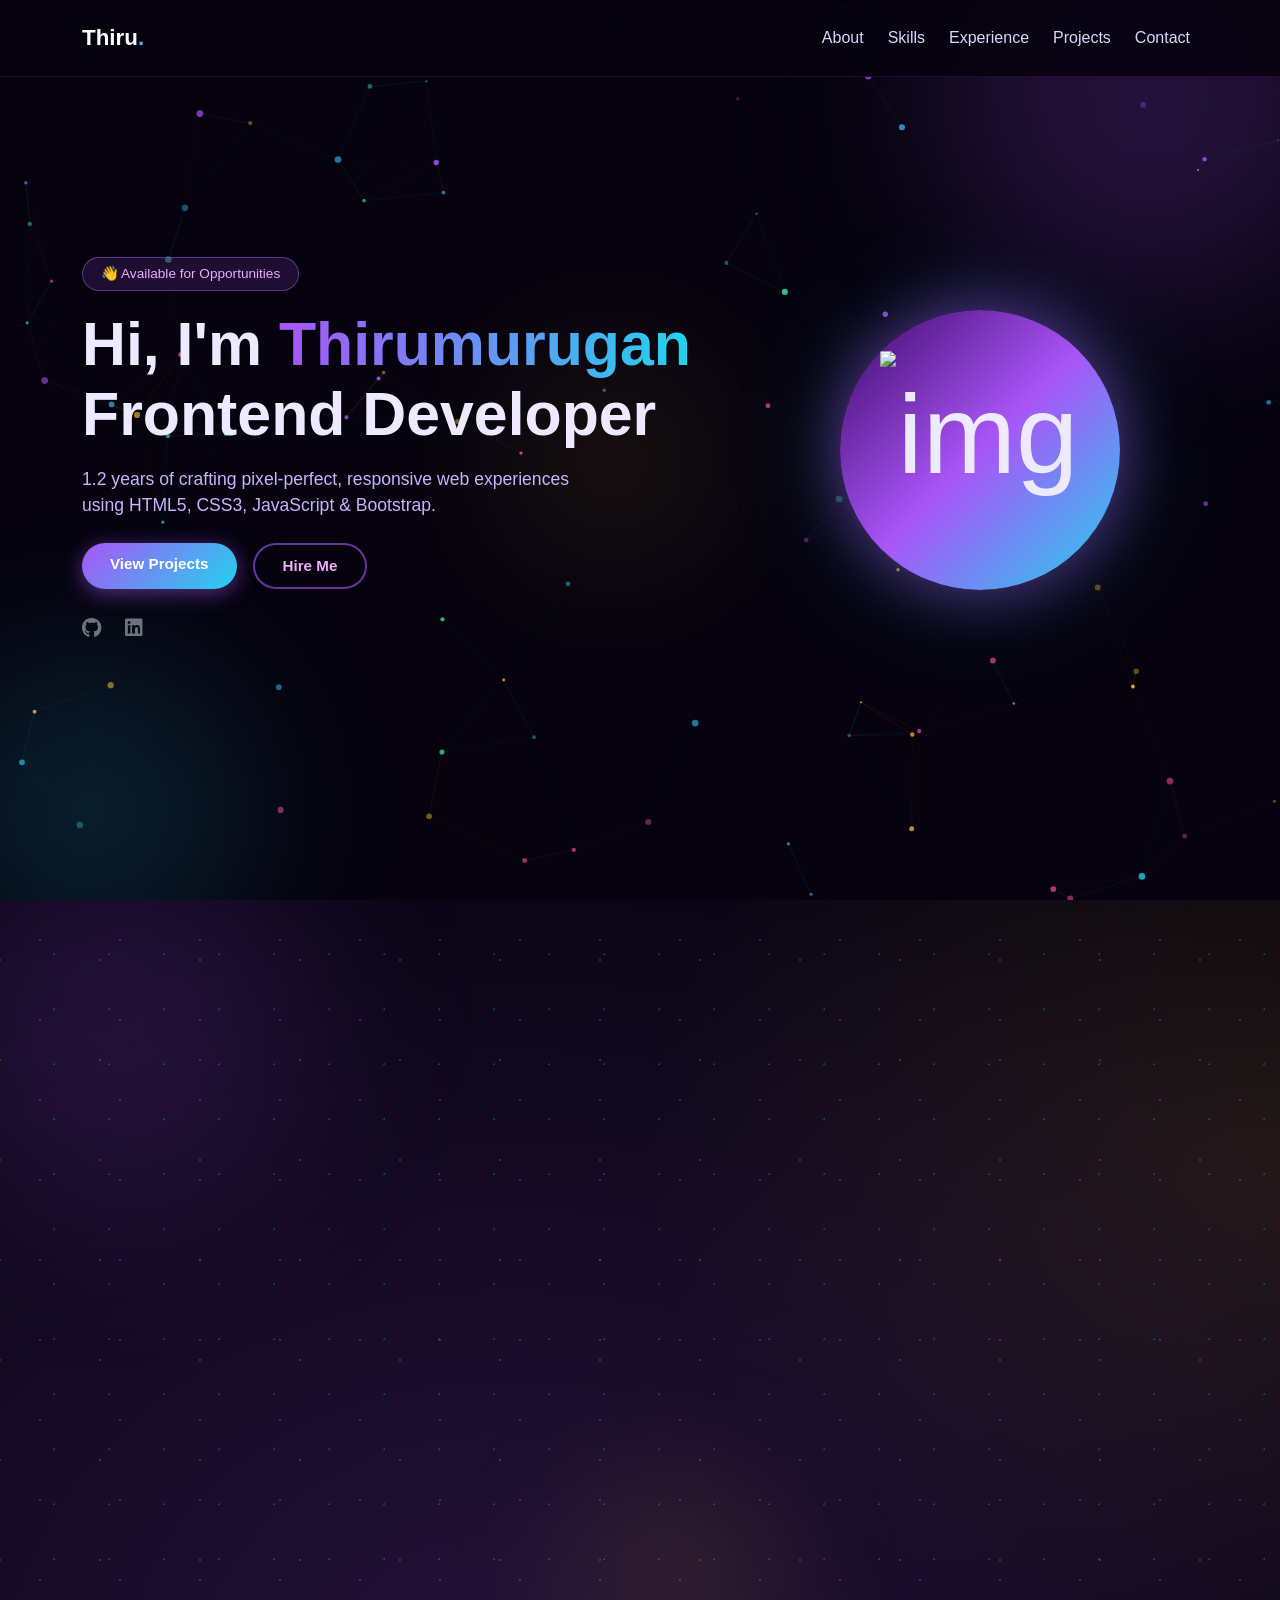
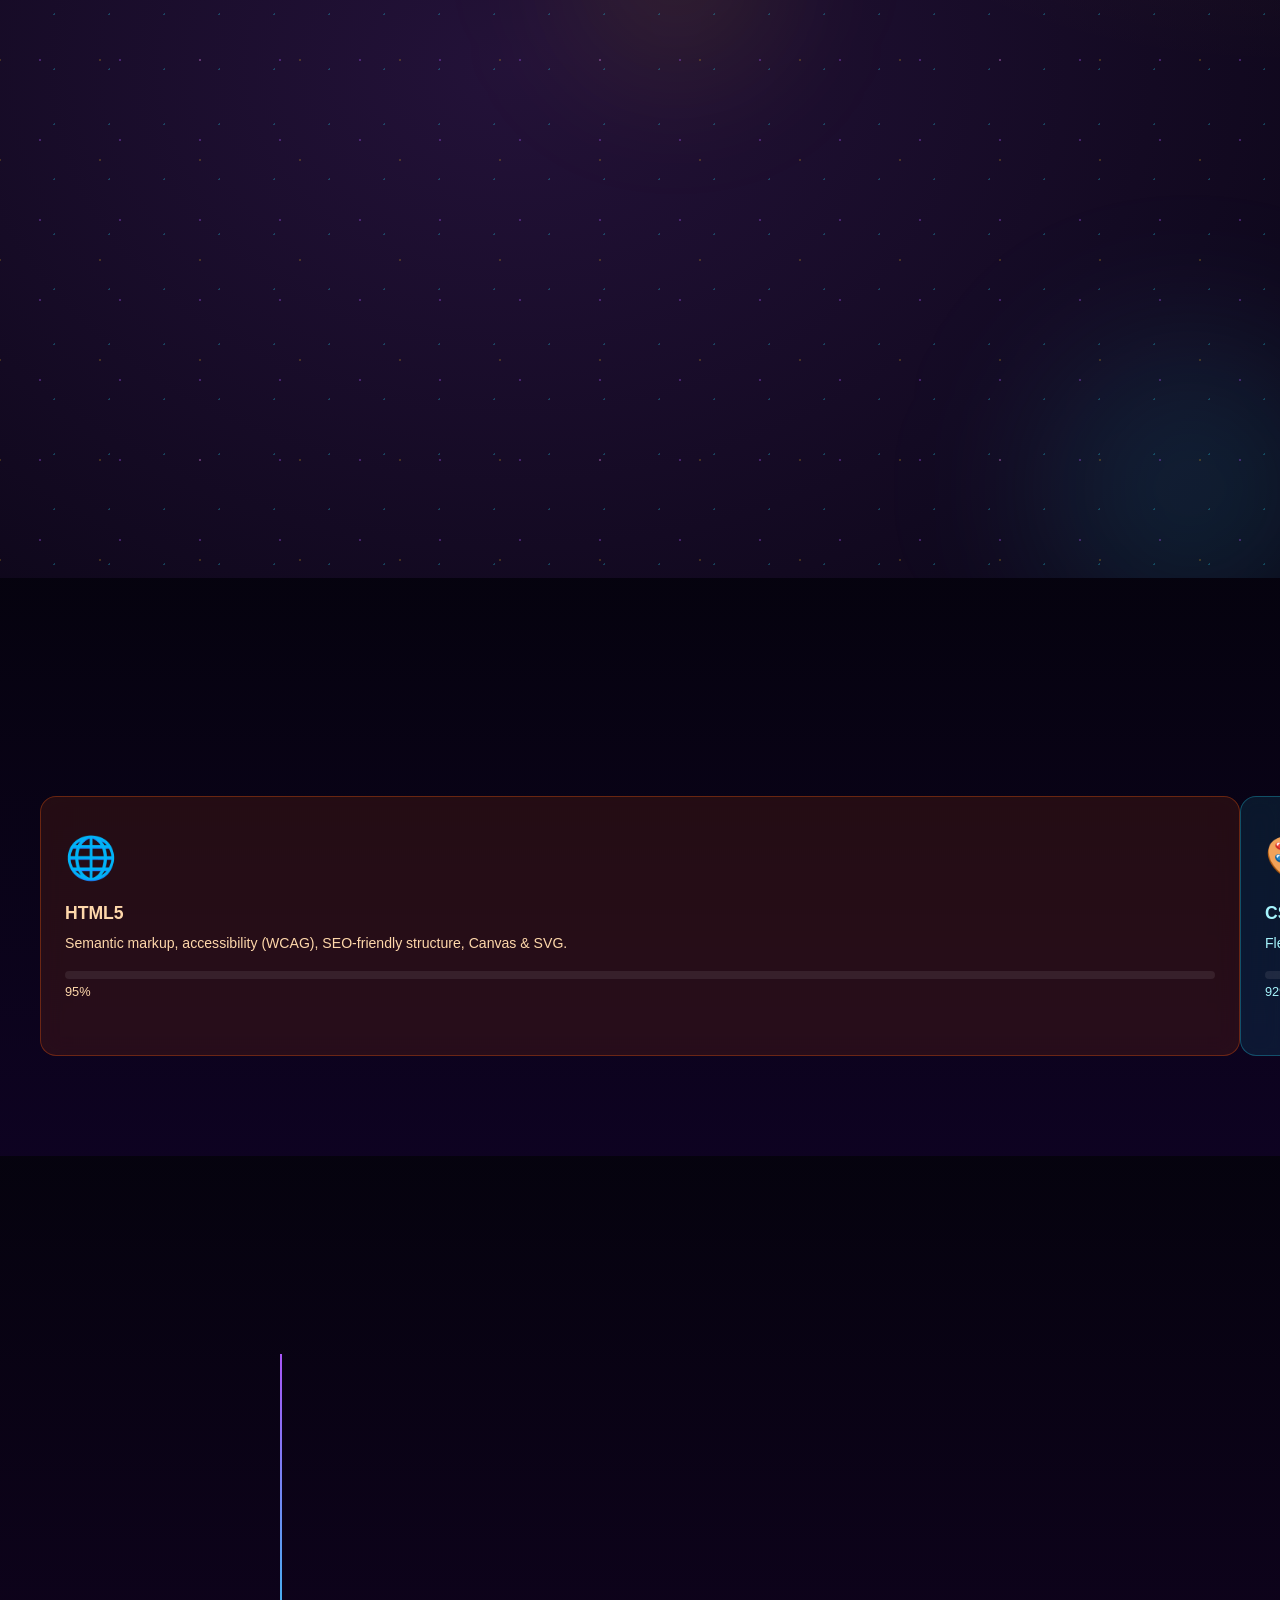
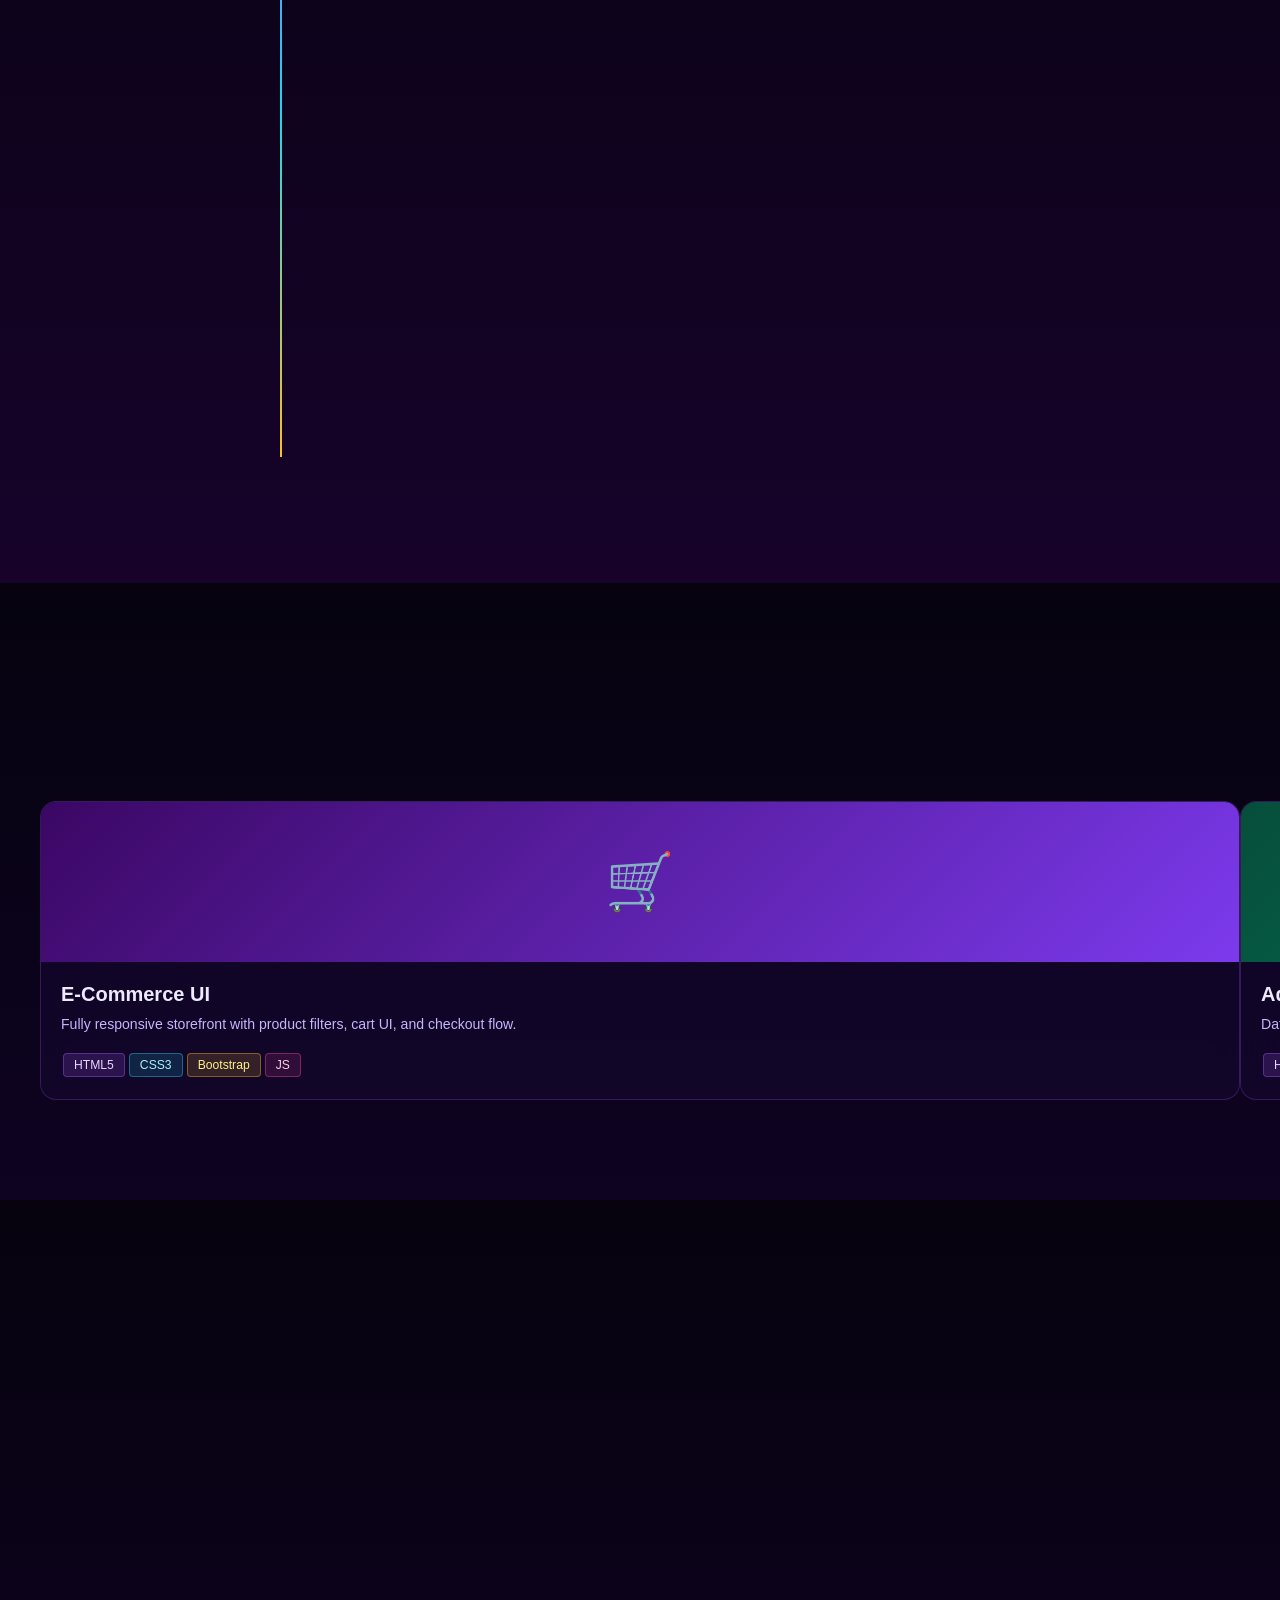
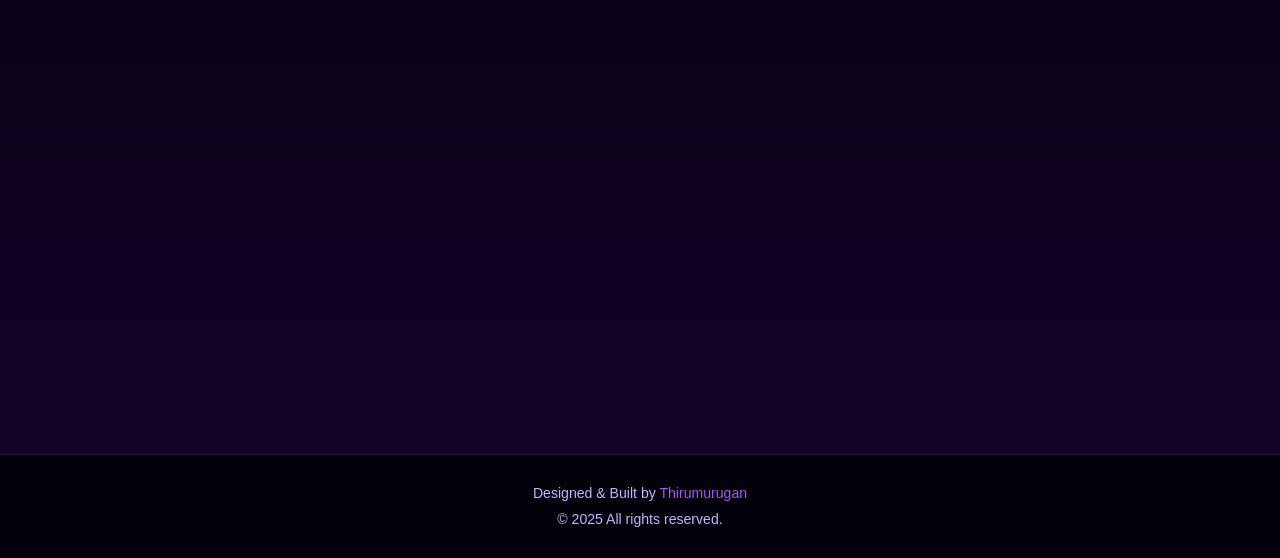
==== commit 5fed76e1: "mobeil view change" ====
--- a/index.html
+++ b/index.html
@@ -57,7 +57,7 @@
           <!-- <a href="#" class="text-secondary fs-5 social-icon"><i class="fab fa-twitter"></i></a> -->
         </div>
       </div>
-      <div class="col-lg-5 d-none d-lg-block text-center">
+      <div class="col-lg-5 text-center">
         <div class="avatar overflow-hidden p-3"><img src="https://cdn3d.iconscout.com/3d/premium/thumb/young-man-doing-coding-work-3d-illustration-download-in-png-blend-fbx-gltf-file-formats--web-development-software-app-website-male-character-on-desk-pack-business-illustrations-10098310.png?f=webp" alt="img" class="w-80 h-80" ></div>
       </div>
     </div>
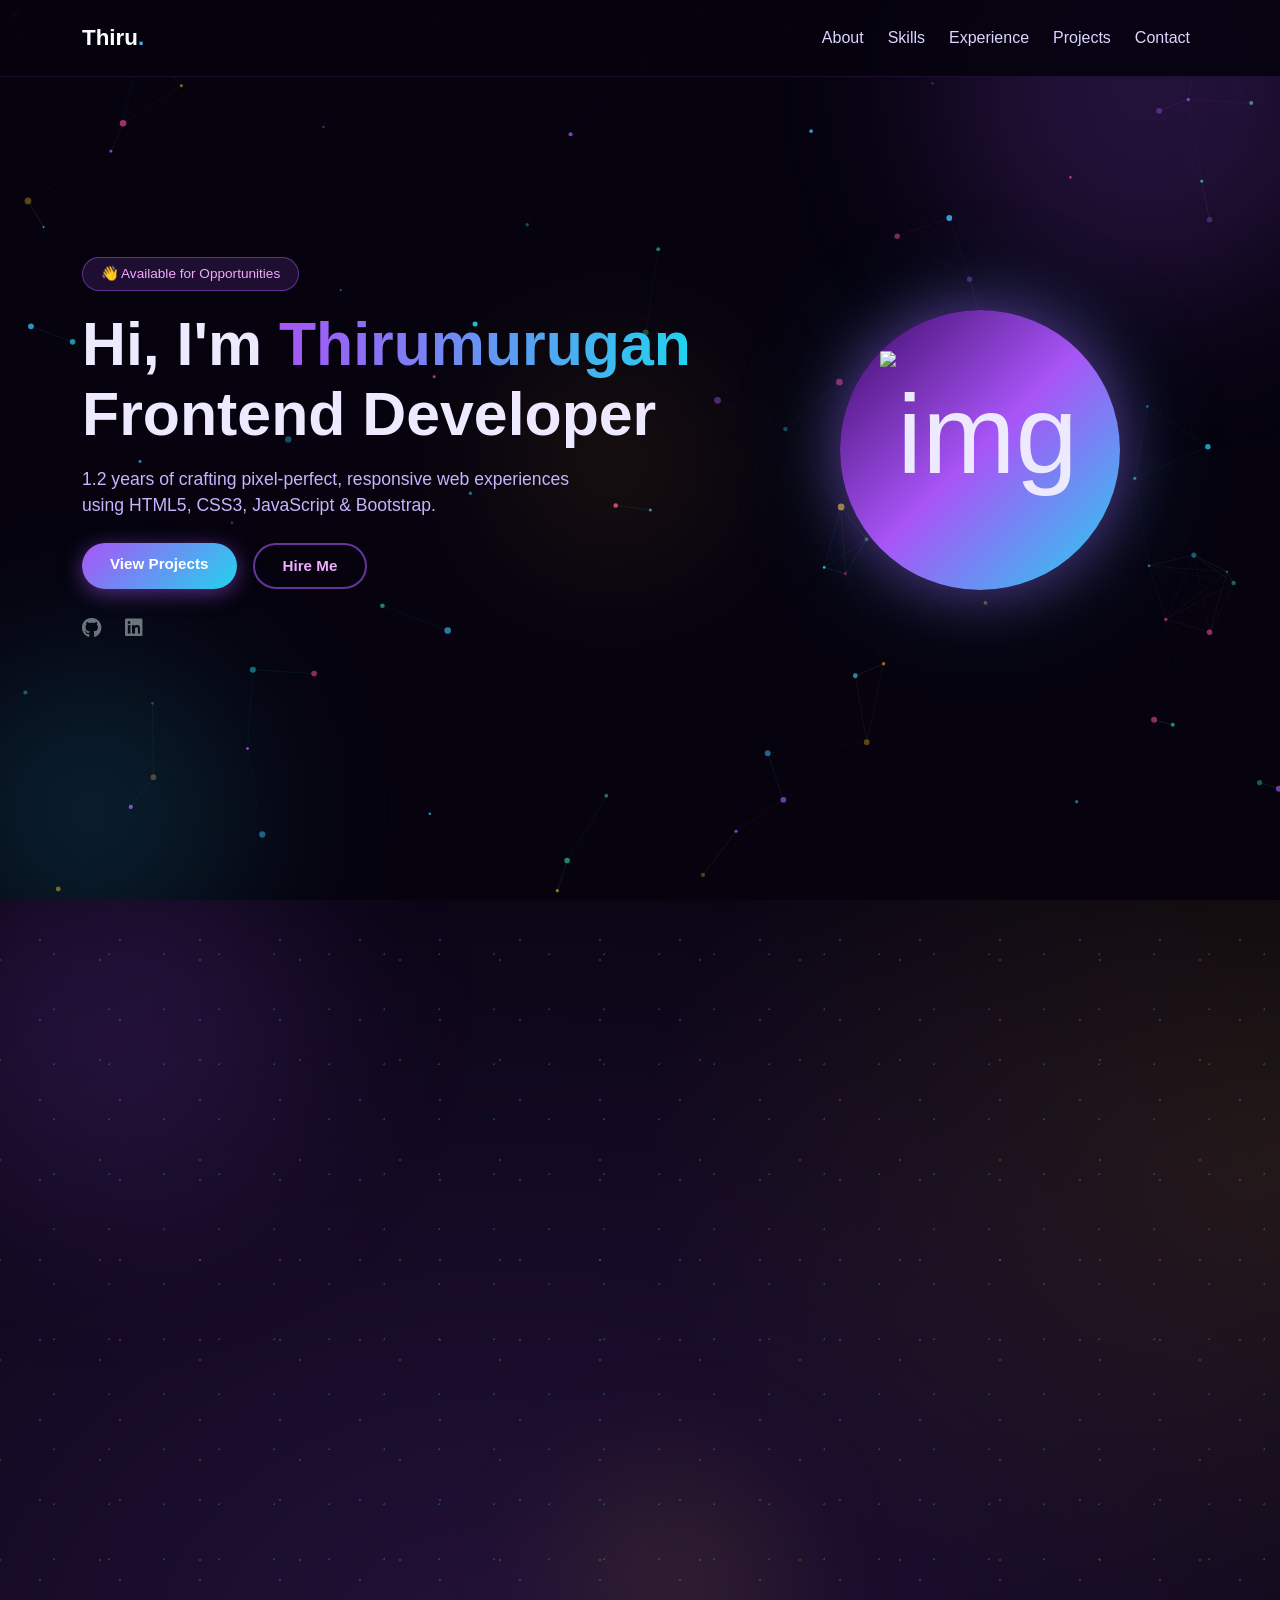
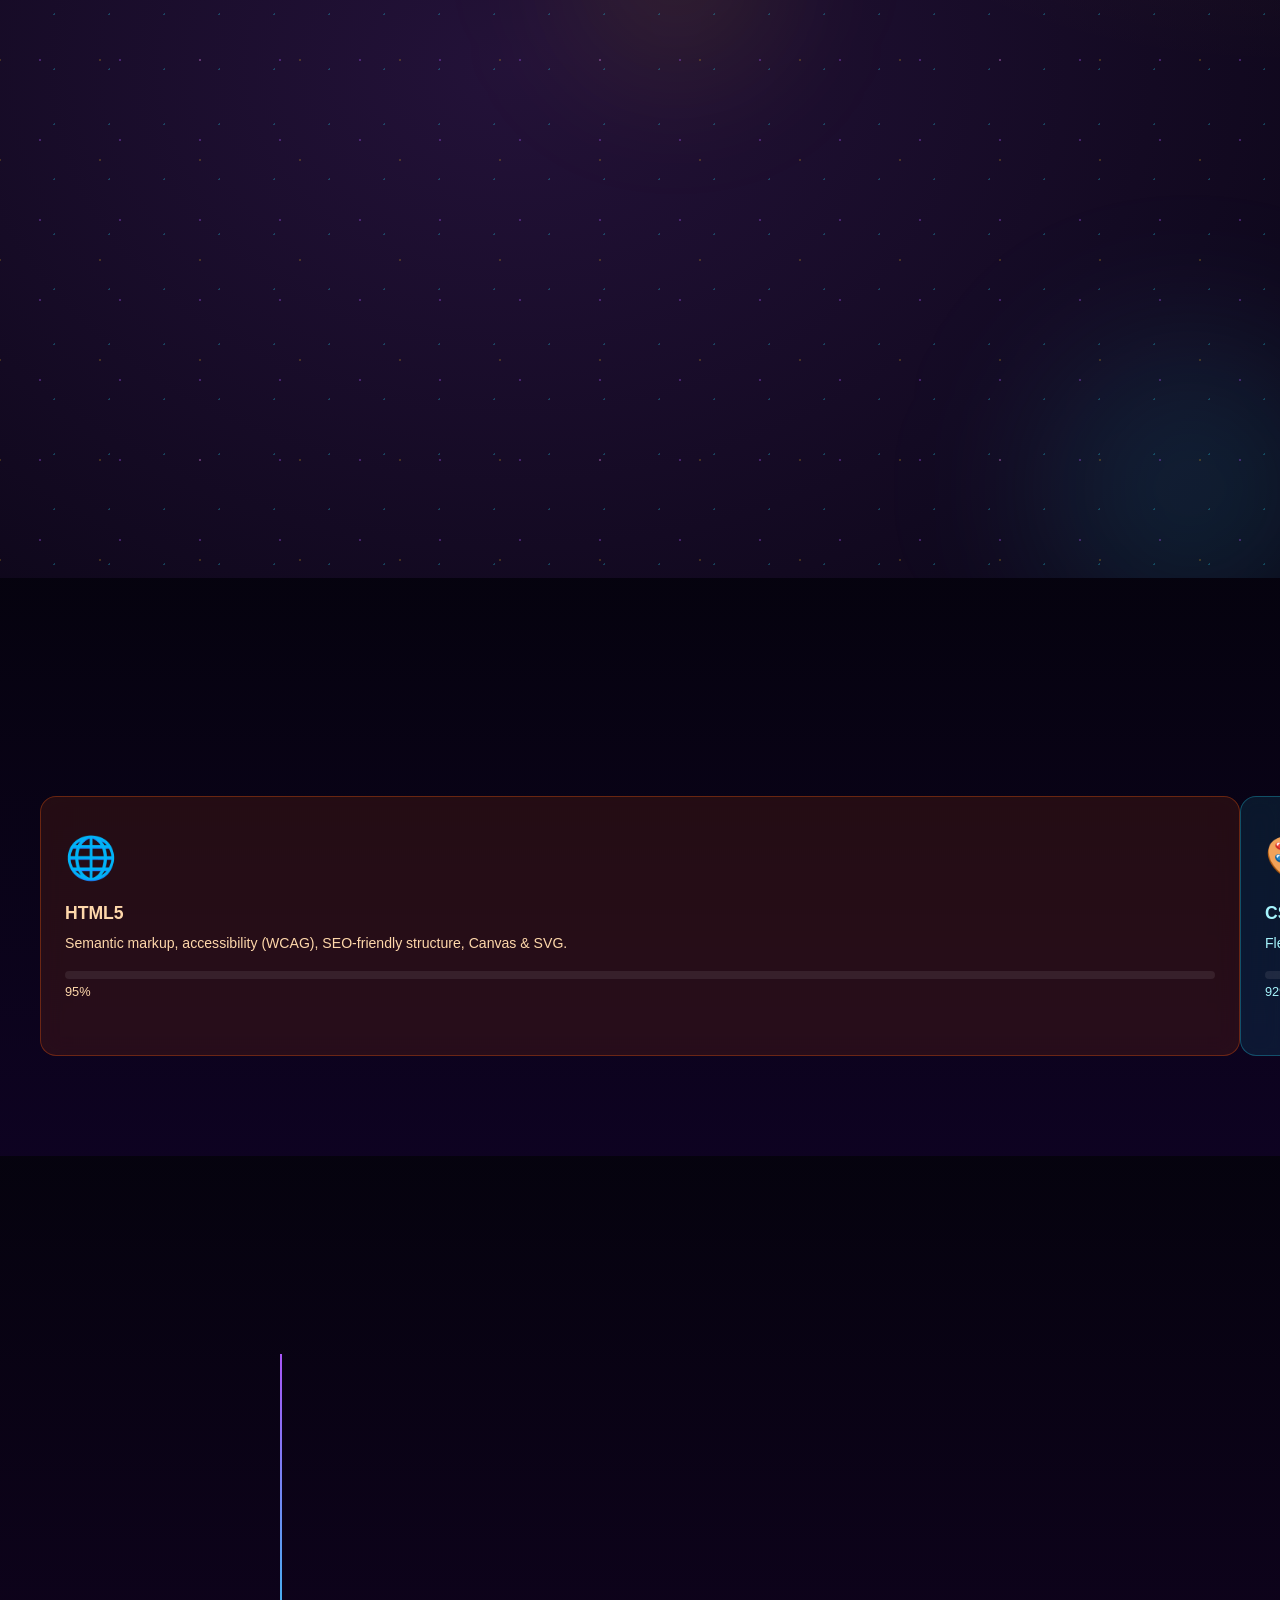
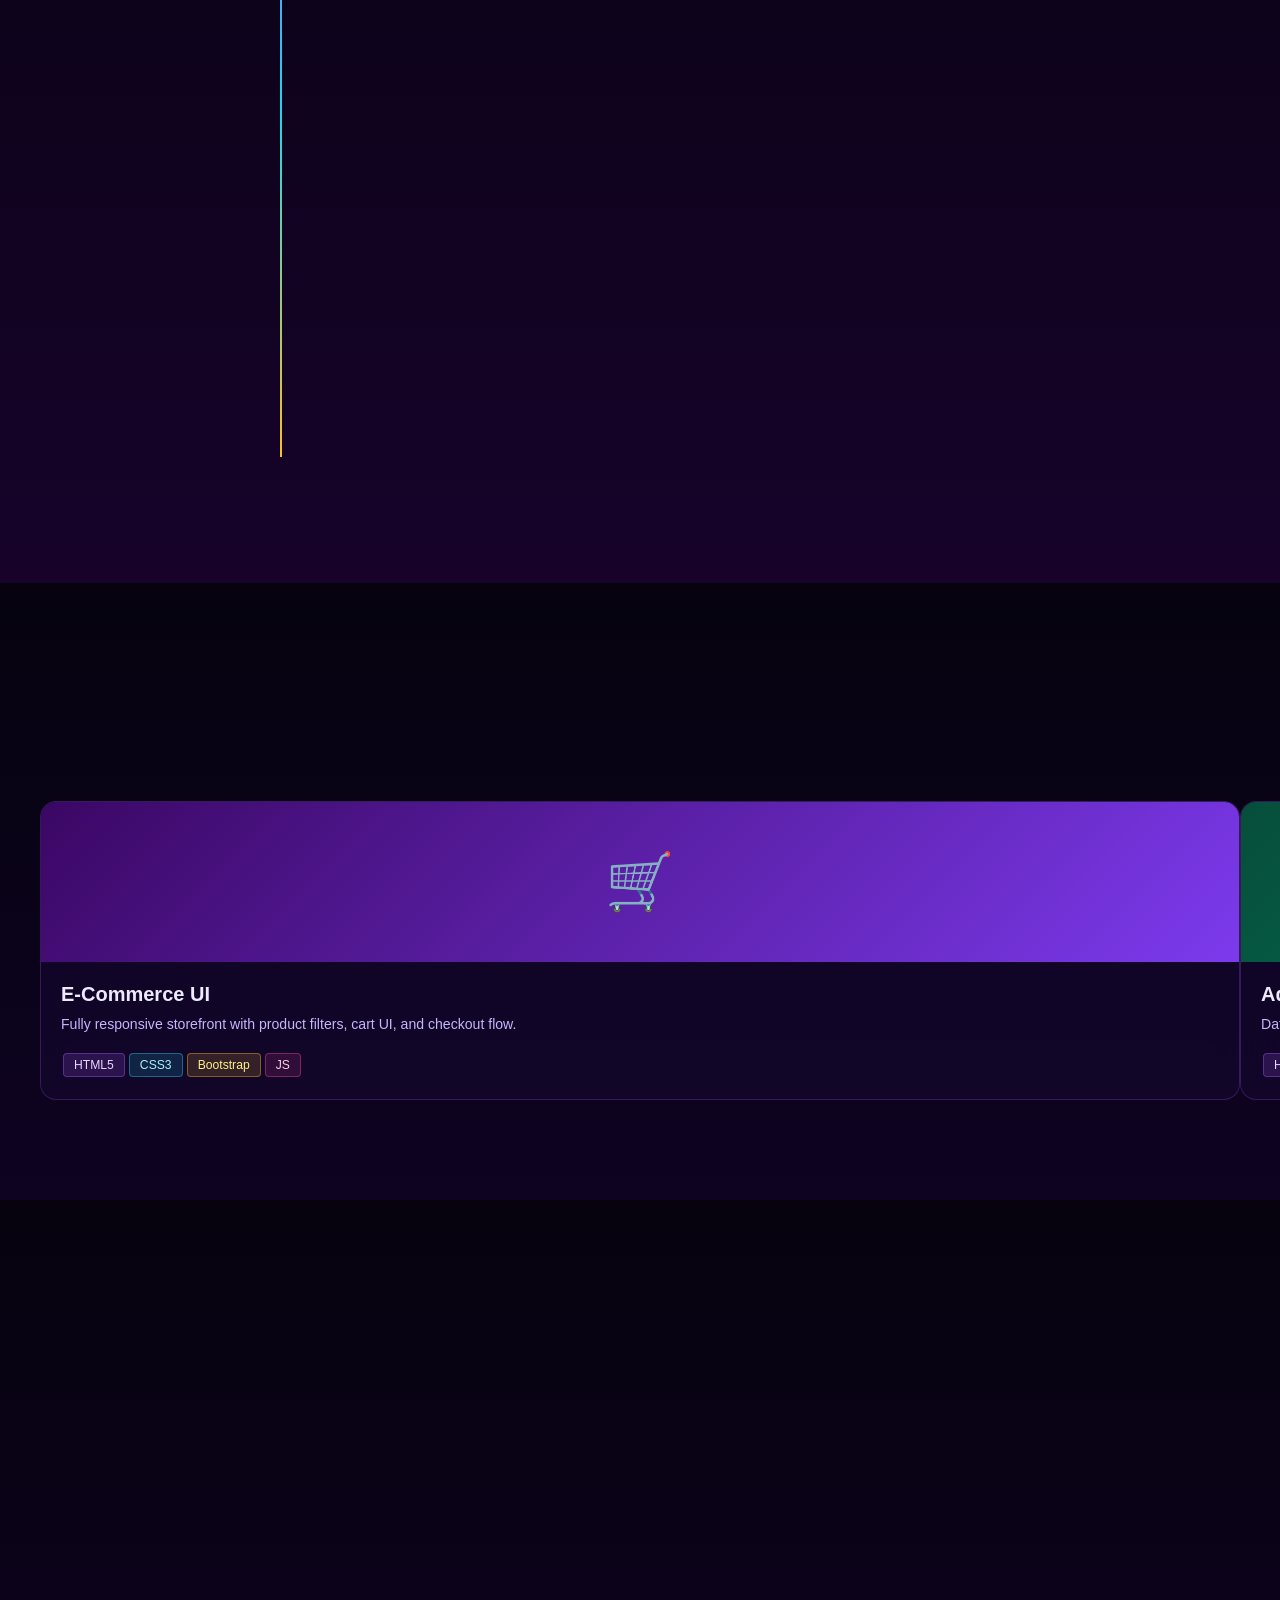
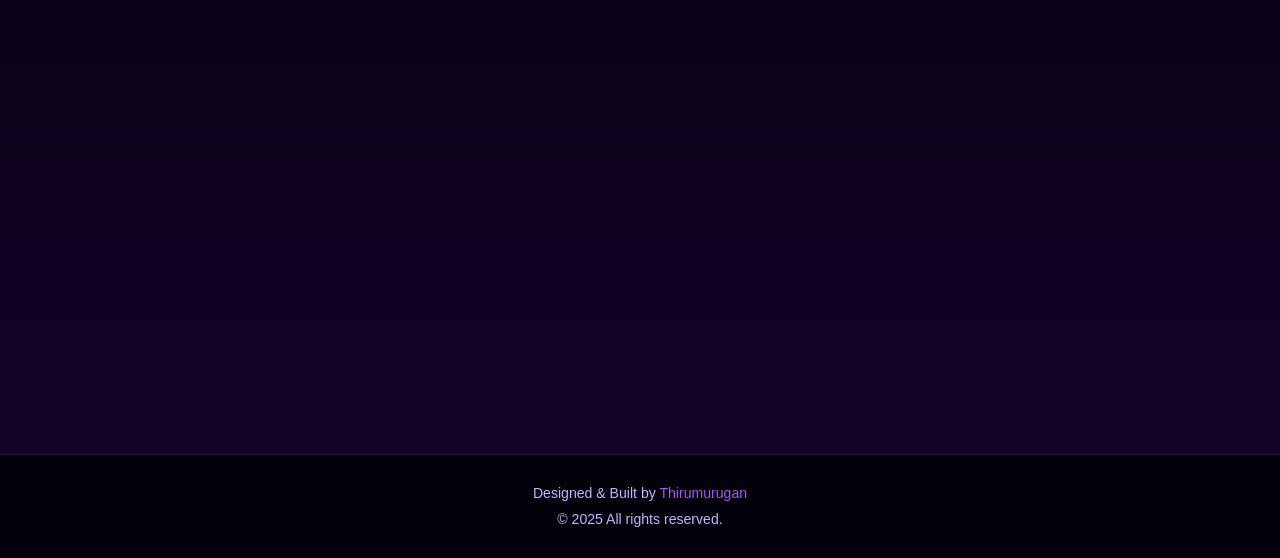
==== commit 3e81872b: "mobeil view change" ====
--- a/index.html
+++ b/index.html
@@ -78,7 +78,7 @@
       <div class="col-lg-5 reveal fade-left">
         <div class="about-profile-card">
           <div class="about-avatar-wrap">
-            <div class="about-avatar overflow-hidden"><img src="/newprofile-img.png" alt="" class="new-img-profile"></div>
+            <div class="about-avatar overflow-hidden"><img src="/post-image.png" alt="" class="new-img-profile"></div>
             <div class="about-avatar-ring"></div>
           </div>
           <h4 class="about-name">Thirumurugan</h4>
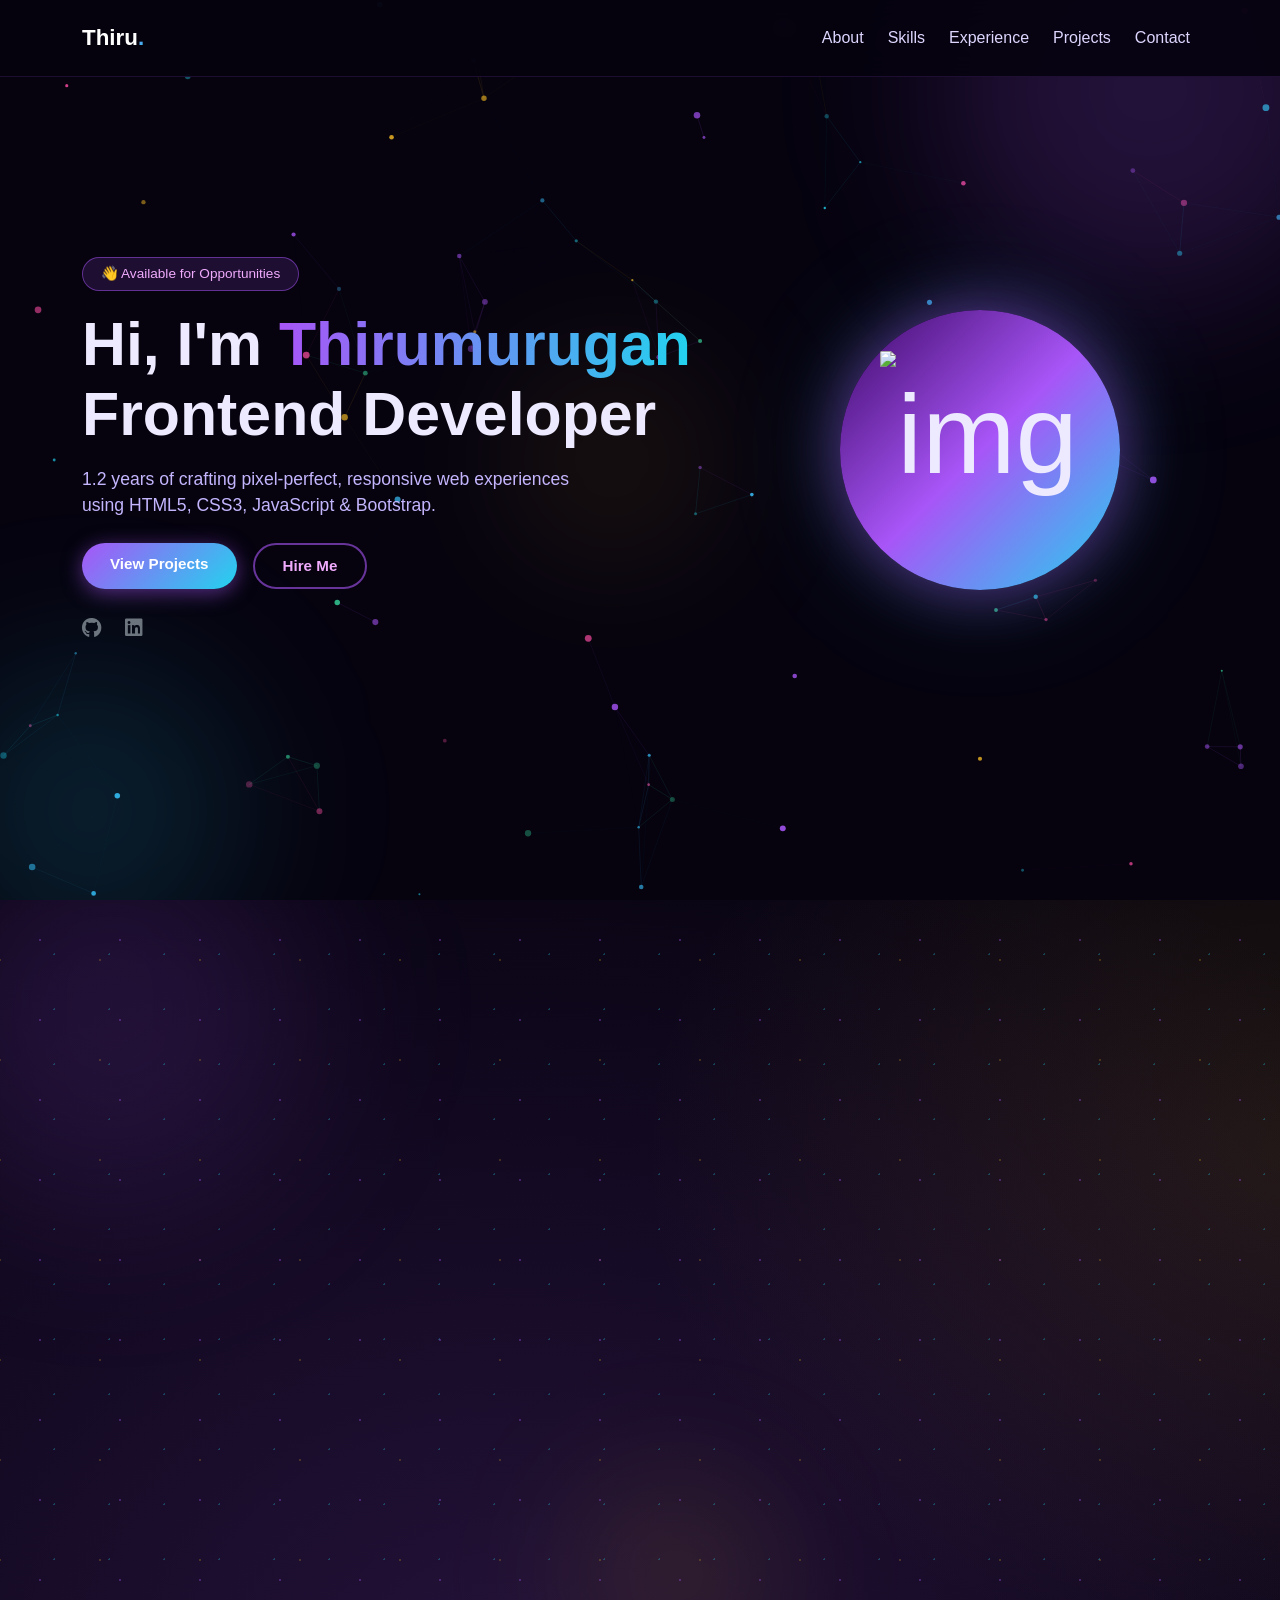
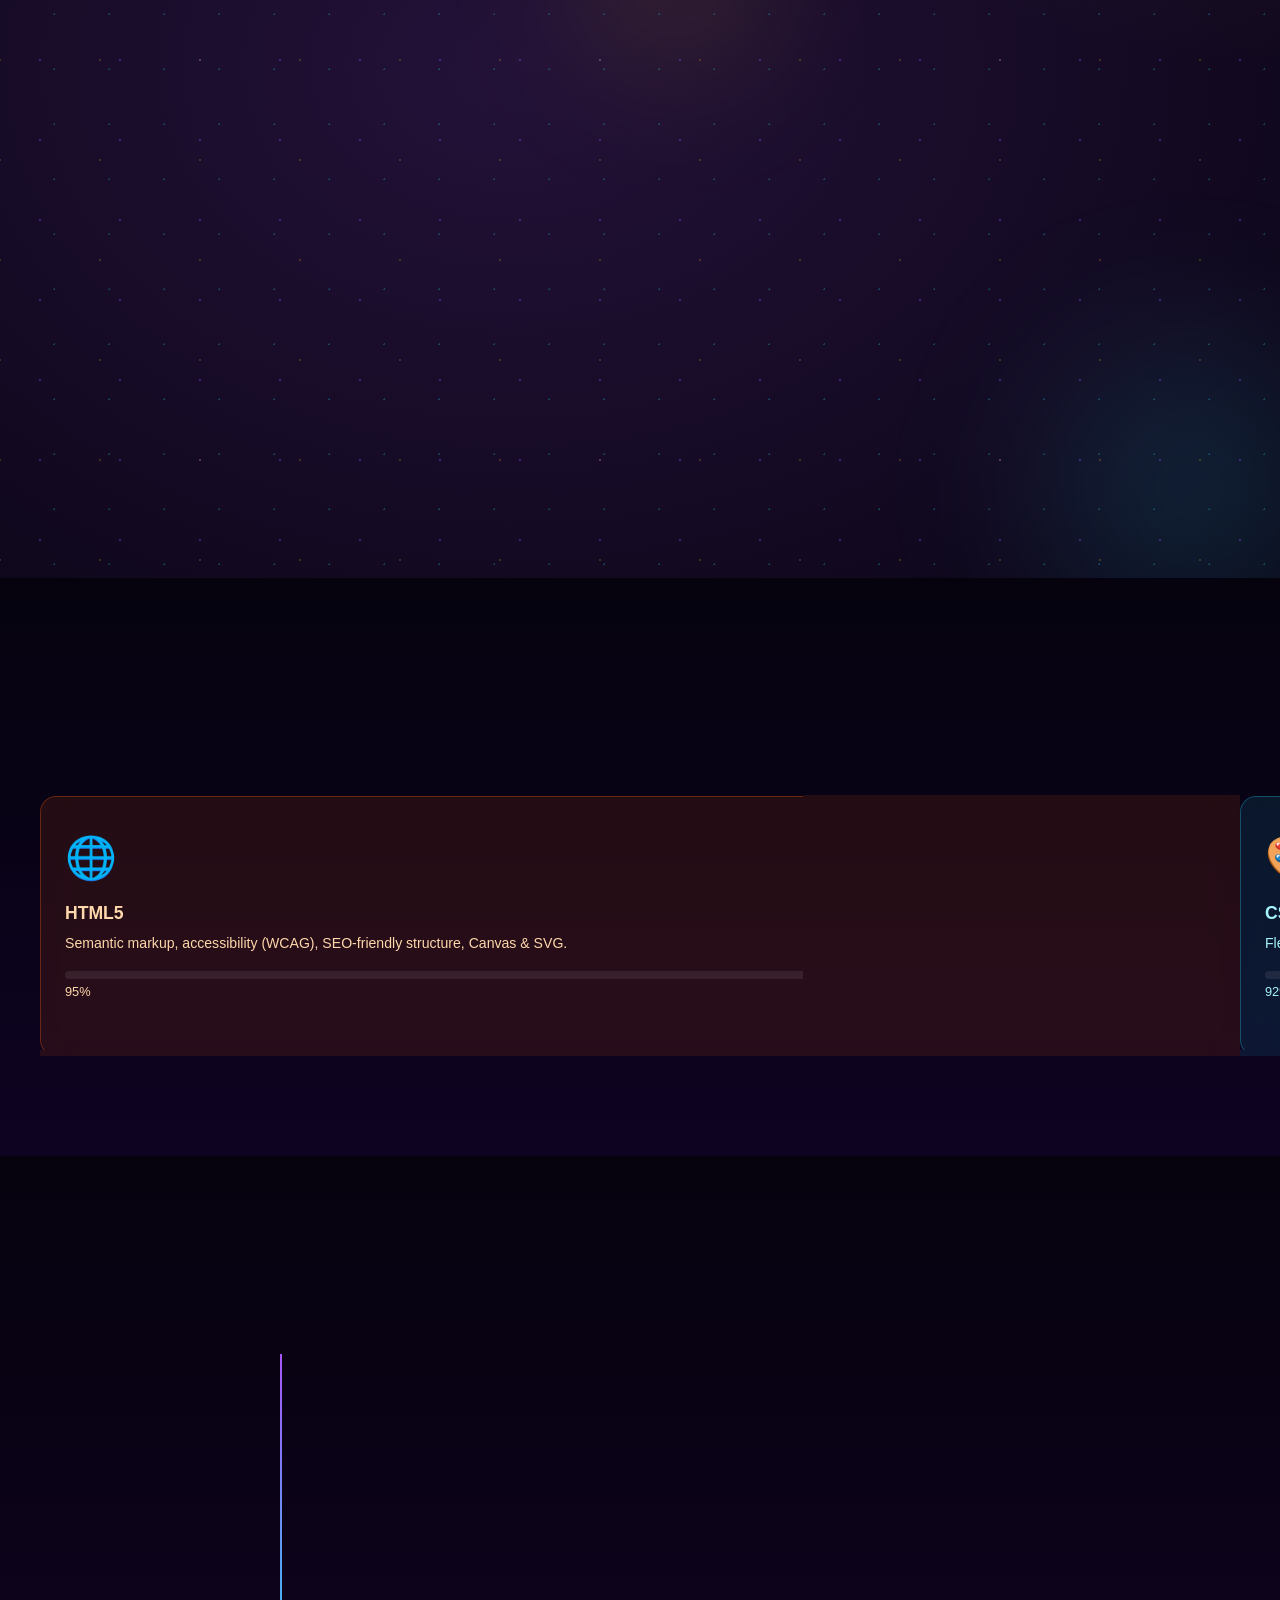
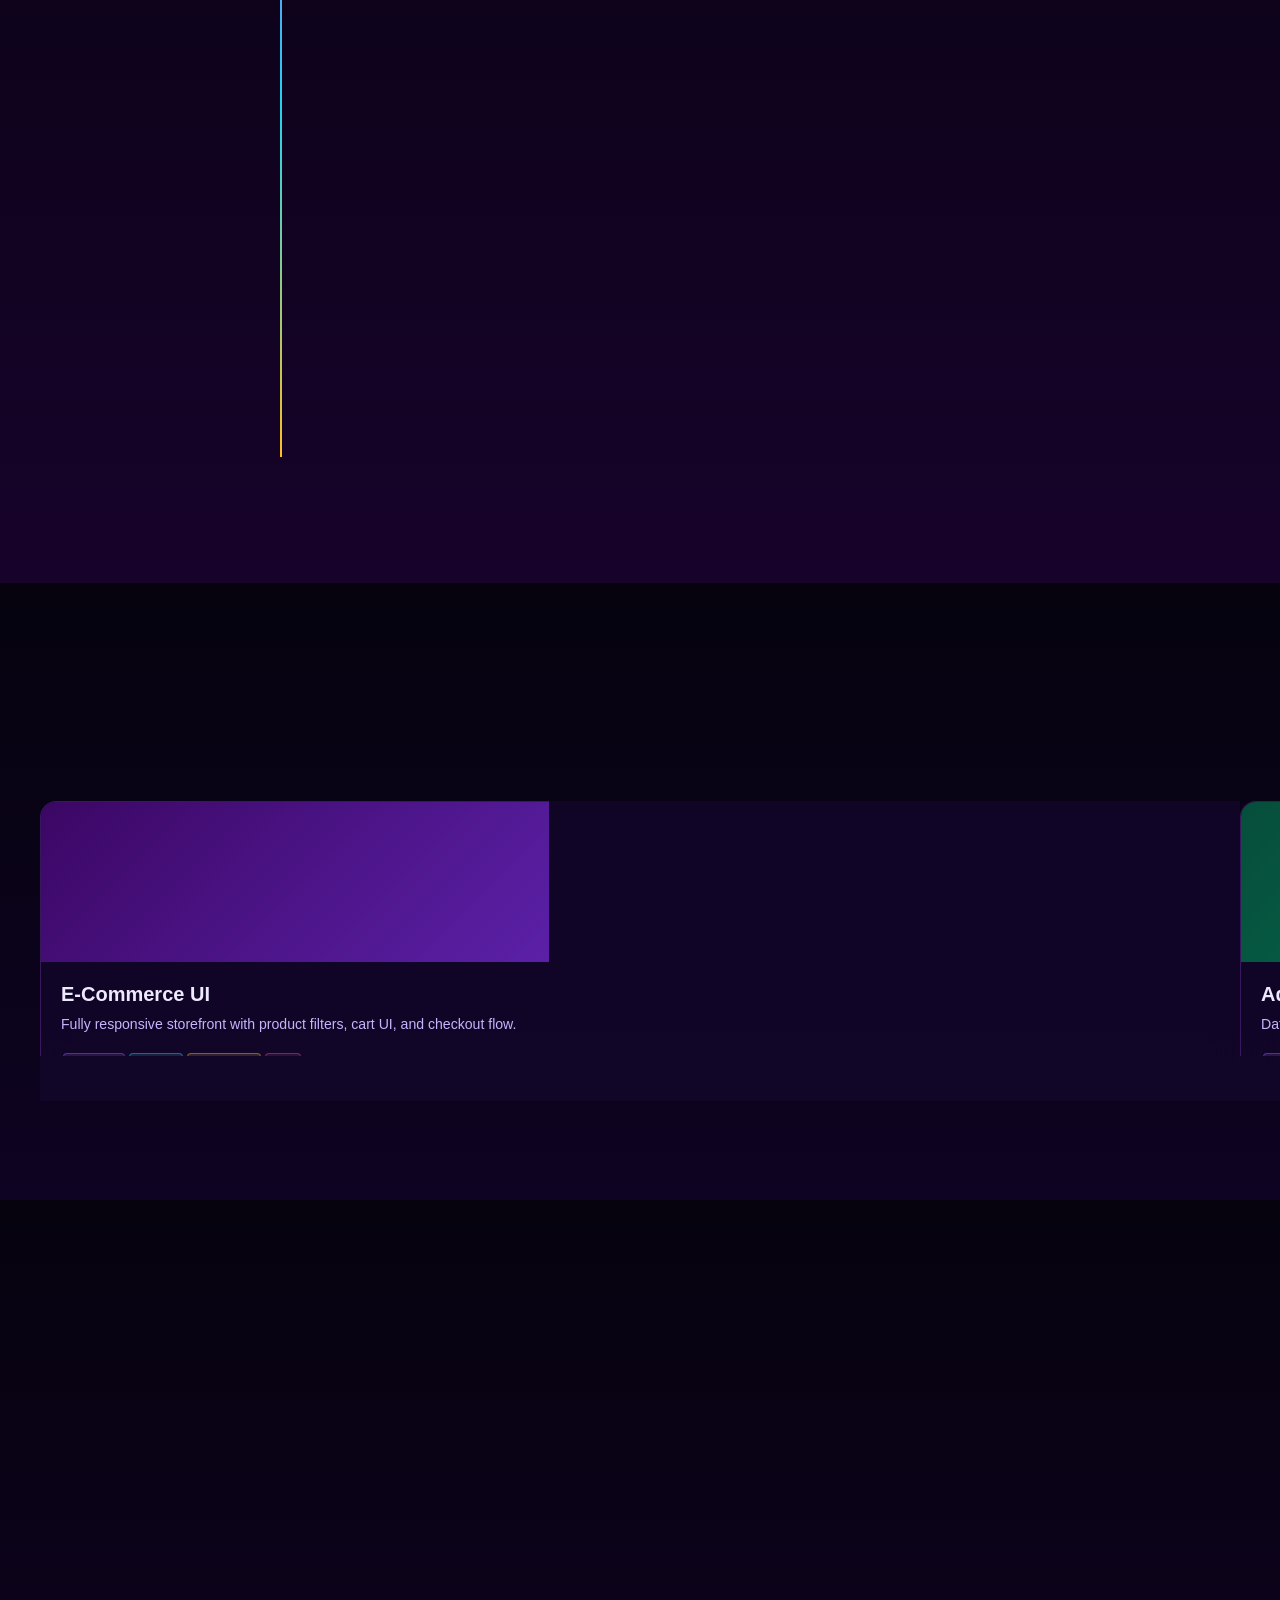
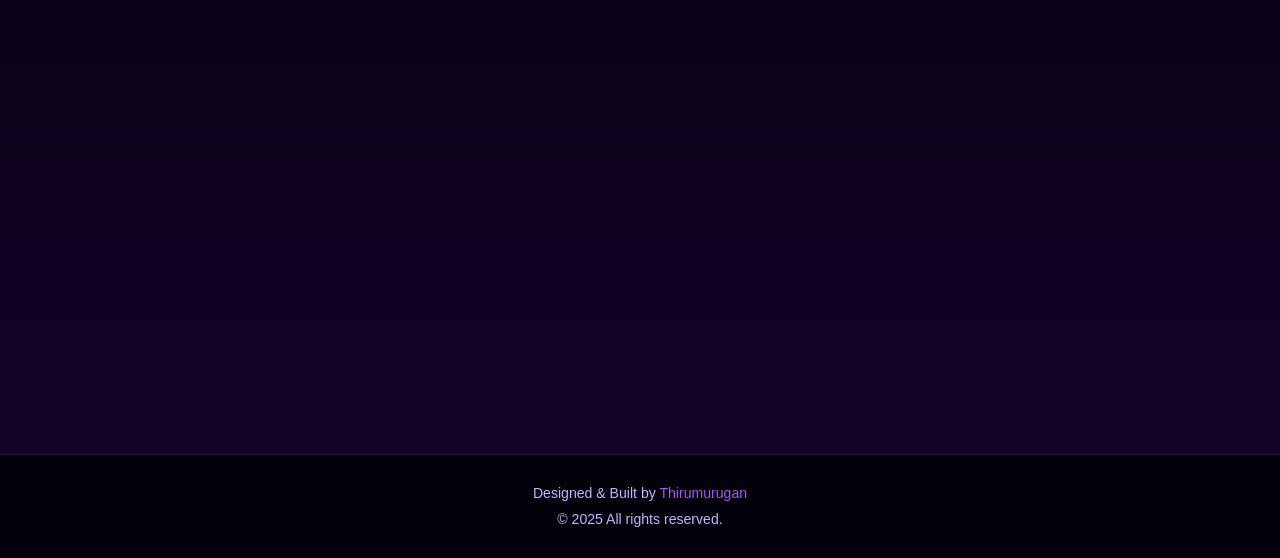
==== commit 44ffcd18: "changes fixed" ====
--- a/index.html
+++ b/index.html
@@ -115,7 +115,7 @@
         <div class="row g-3 h-100">
           <div class="col-6">
             <div class="about-stat-card asc-purple">
-              <div class="asc-icon">⏱️</div>
+              <div class="asc-icon"><img src="https://cdn3d.iconscout.com/3d/premium/thumb/work-experience-3d-icon-download-in-png-blend-fbx-gltf-file-formats--job-history-employment-career-timeline-working-time-curriculum-vitae-pack-business-icons-11245430.png" alt="" class="w-100 h-100" ></div>
               <h3>1.2</h3>
               <p>Years Experience</p>
               <div class="asc-hover-content">
@@ -126,7 +126,7 @@
           </div>
           <div class="col-6">
             <div class="about-stat-card asc-cyan">
-              <div class="asc-icon">🚀</div>
+              <div class="asc-icon"><img src="https://cdn3d.iconscout.com/3d/premium/thumb/list-project-management-3d-icon-png-download-5888926.png" alt="" class="w-100 h-100" ></div>
               <h3>7+</h3>
               <p>Projects Delivered</p>
               <div class="asc-hover-content">
@@ -137,7 +137,7 @@
           </div>
           <div class="col-6">
             <div class="about-stat-card asc-gold">
-              <div class="asc-icon">🤝</div>
+              <div class="asc-icon"><img src="https://cdn3d.iconscout.com/3d/premium/thumb/client-feedback-3d-icon-download-in-png-blend-fbx-gltf-file-formats--like-logo-customer-review-satisfaction-rating-compliance-and-regulation-pack-business-icons-9635746.png" alt="" class="w-100 h-100" ></div>
               <h3>5+</h3>
               <p>Happy Clients</p>
               <div class="asc-hover-content">
@@ -148,7 +148,7 @@
           </div>
           <div class="col-6">
             <div class="about-stat-card asc-pink">
-              <div class="asc-icon">⚡</div>
+              <div class="asc-icon"><img src="https://cdn3d.iconscout.com/3d/premium/thumb/technology-3d-icon-png-download-5204278.png" alt="" class="w-100 h-100" ></div>
               <h3>2</h3>
               <p>Core Technologies</p>
               <div class="asc-hover-content">
--- a/portfolio.css
+++ b/portfolio.css
@@ -528,7 +528,10 @@
 .about-stat-card:hover > h3,
 .about-stat-card:hover > p { opacity: 0; }
 
-.asc-icon { font-size: 1.8rem; margin-bottom: 8px; transition: opacity 0.3s; }
+.asc-icon { font-size: 1.8rem; margin-bottom: 8px; transition: opacity 0.3s;
+width: 75px;
+height: 75px;
+}
 .about-stat-card h3 {
   font-size: 2.2rem;
   font-weight: 800;
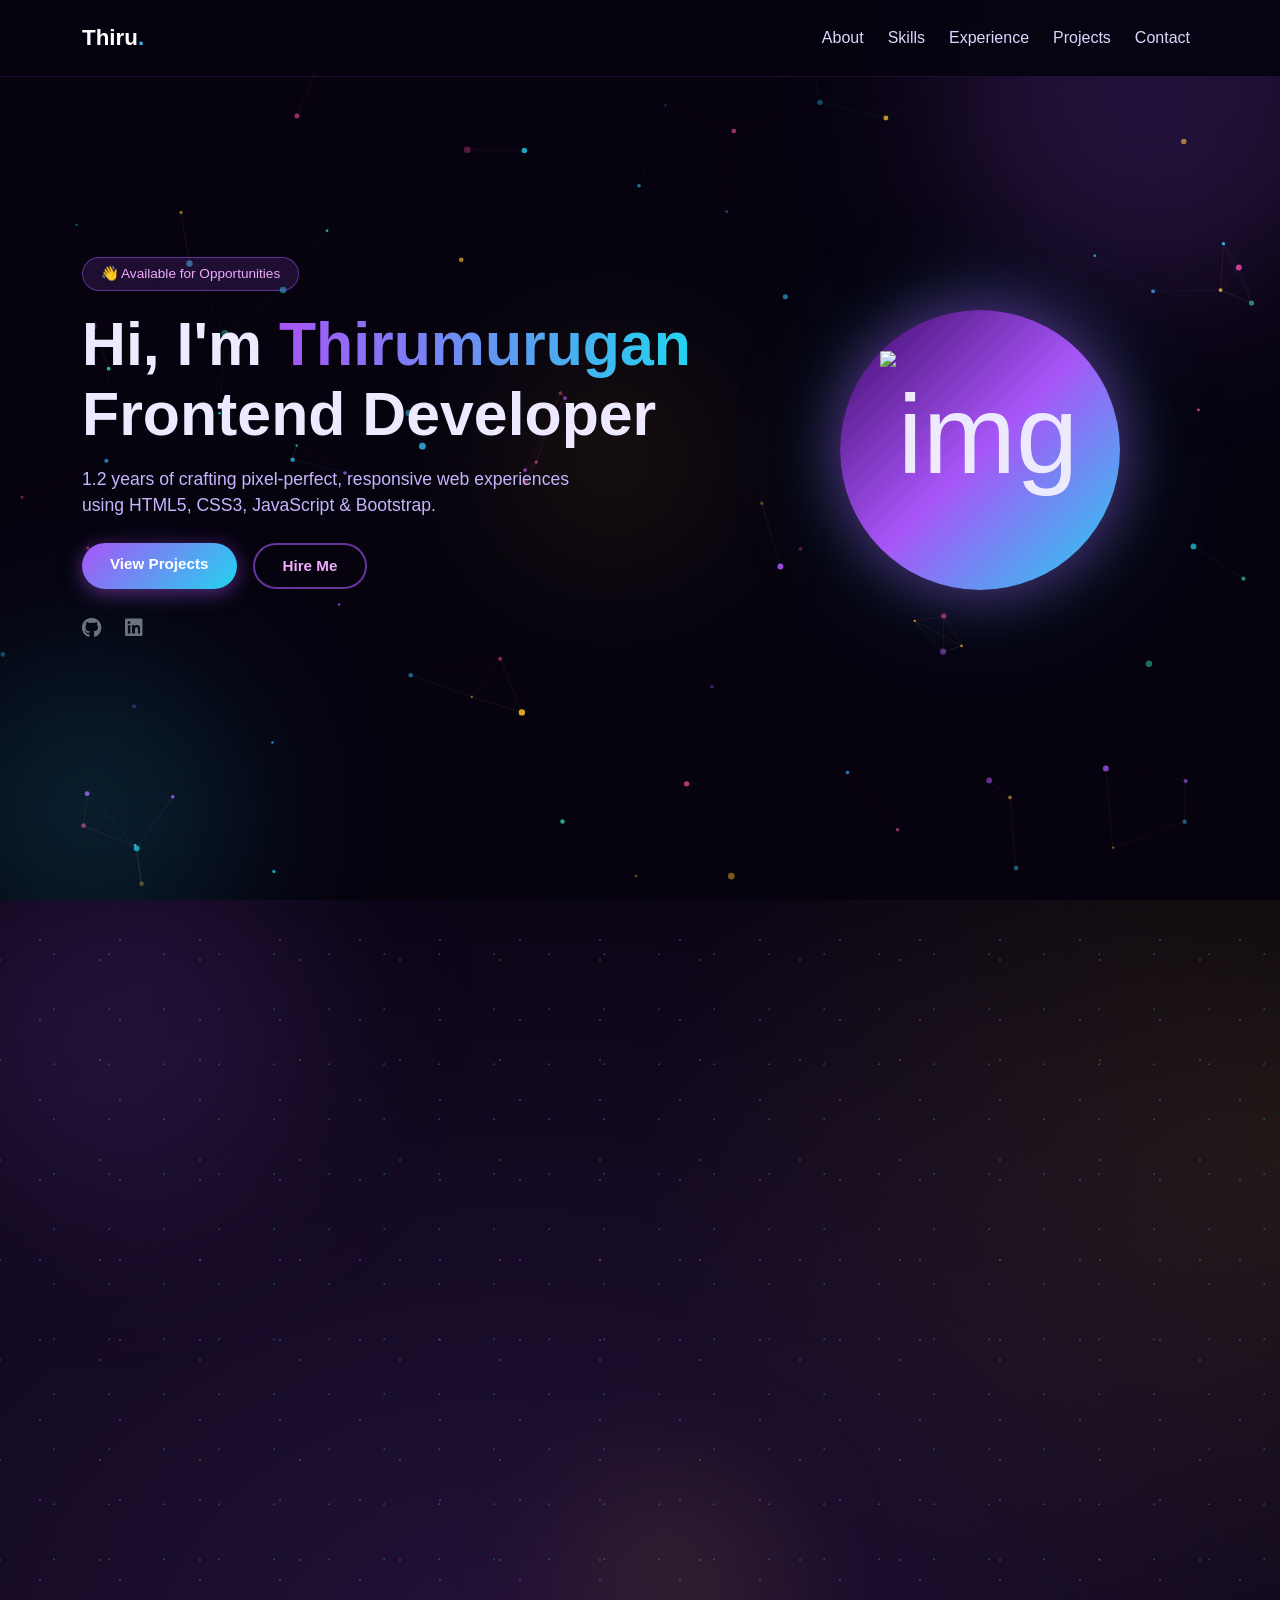
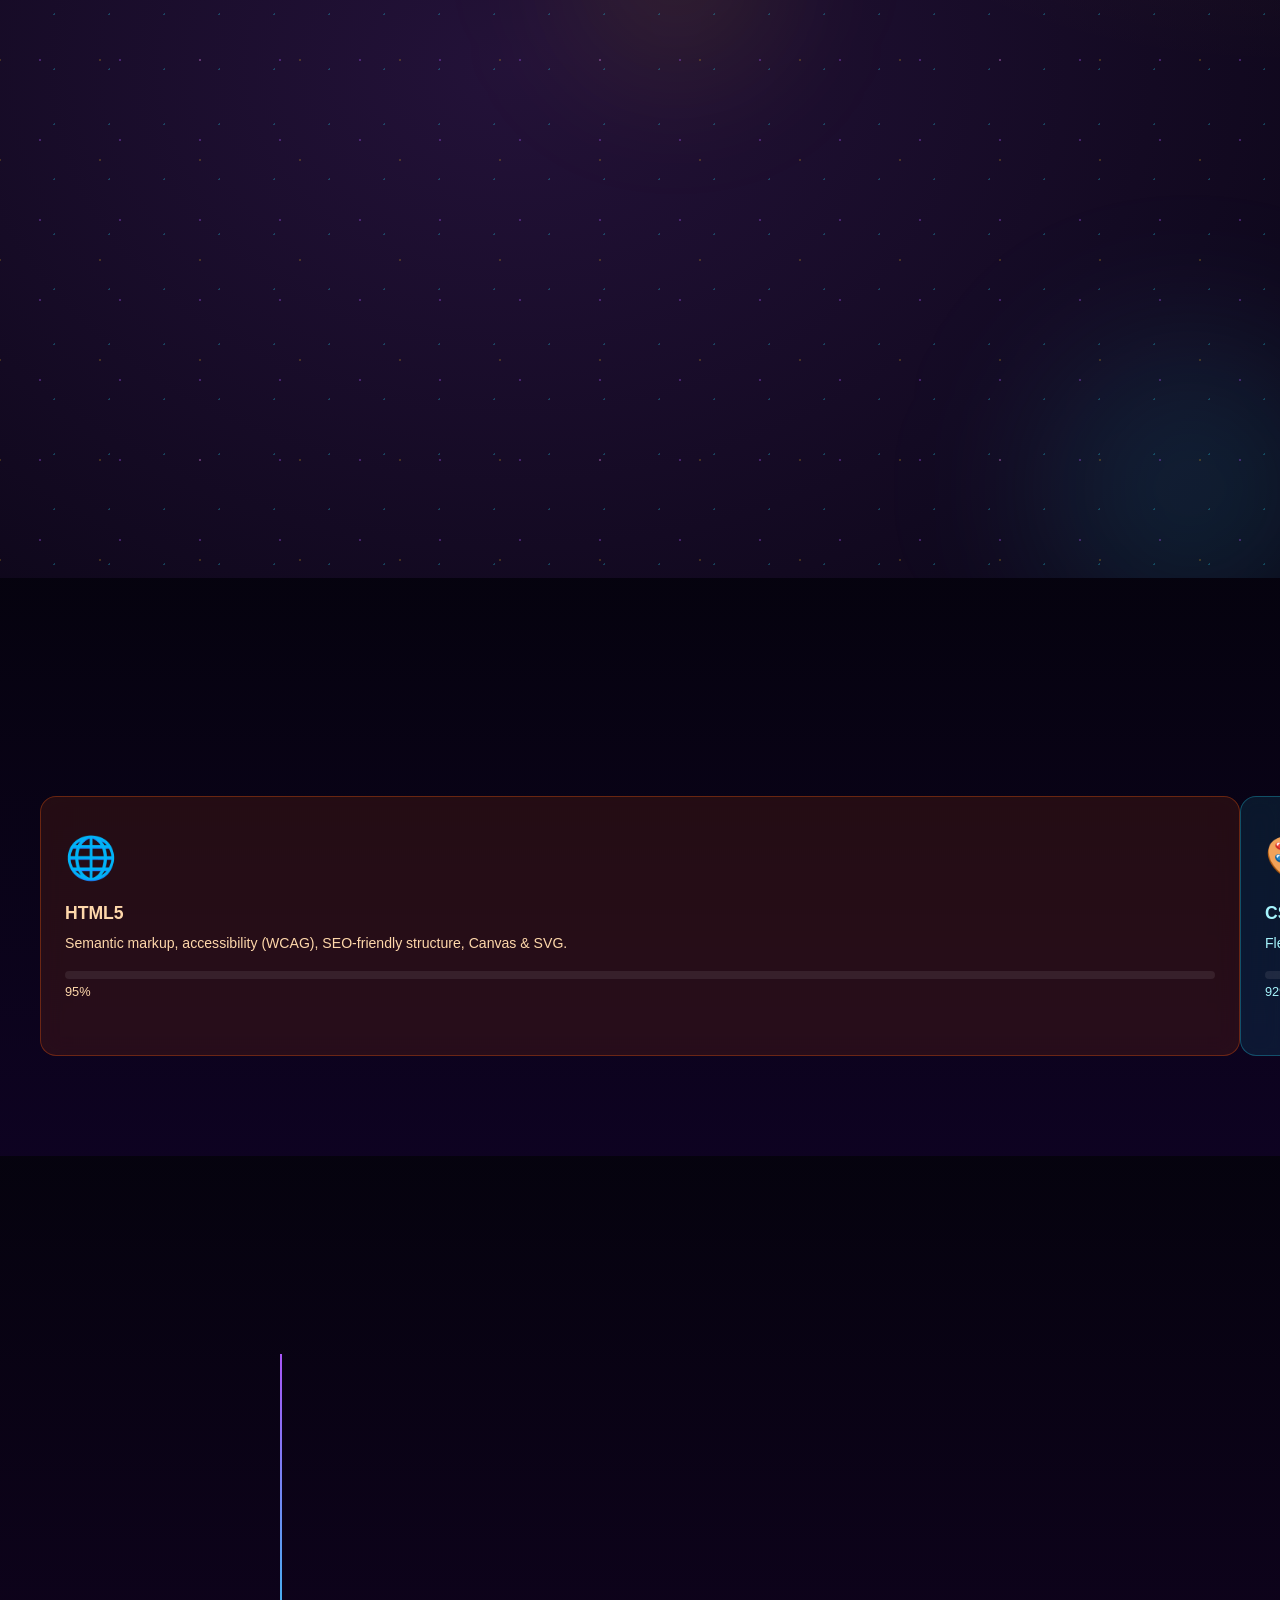
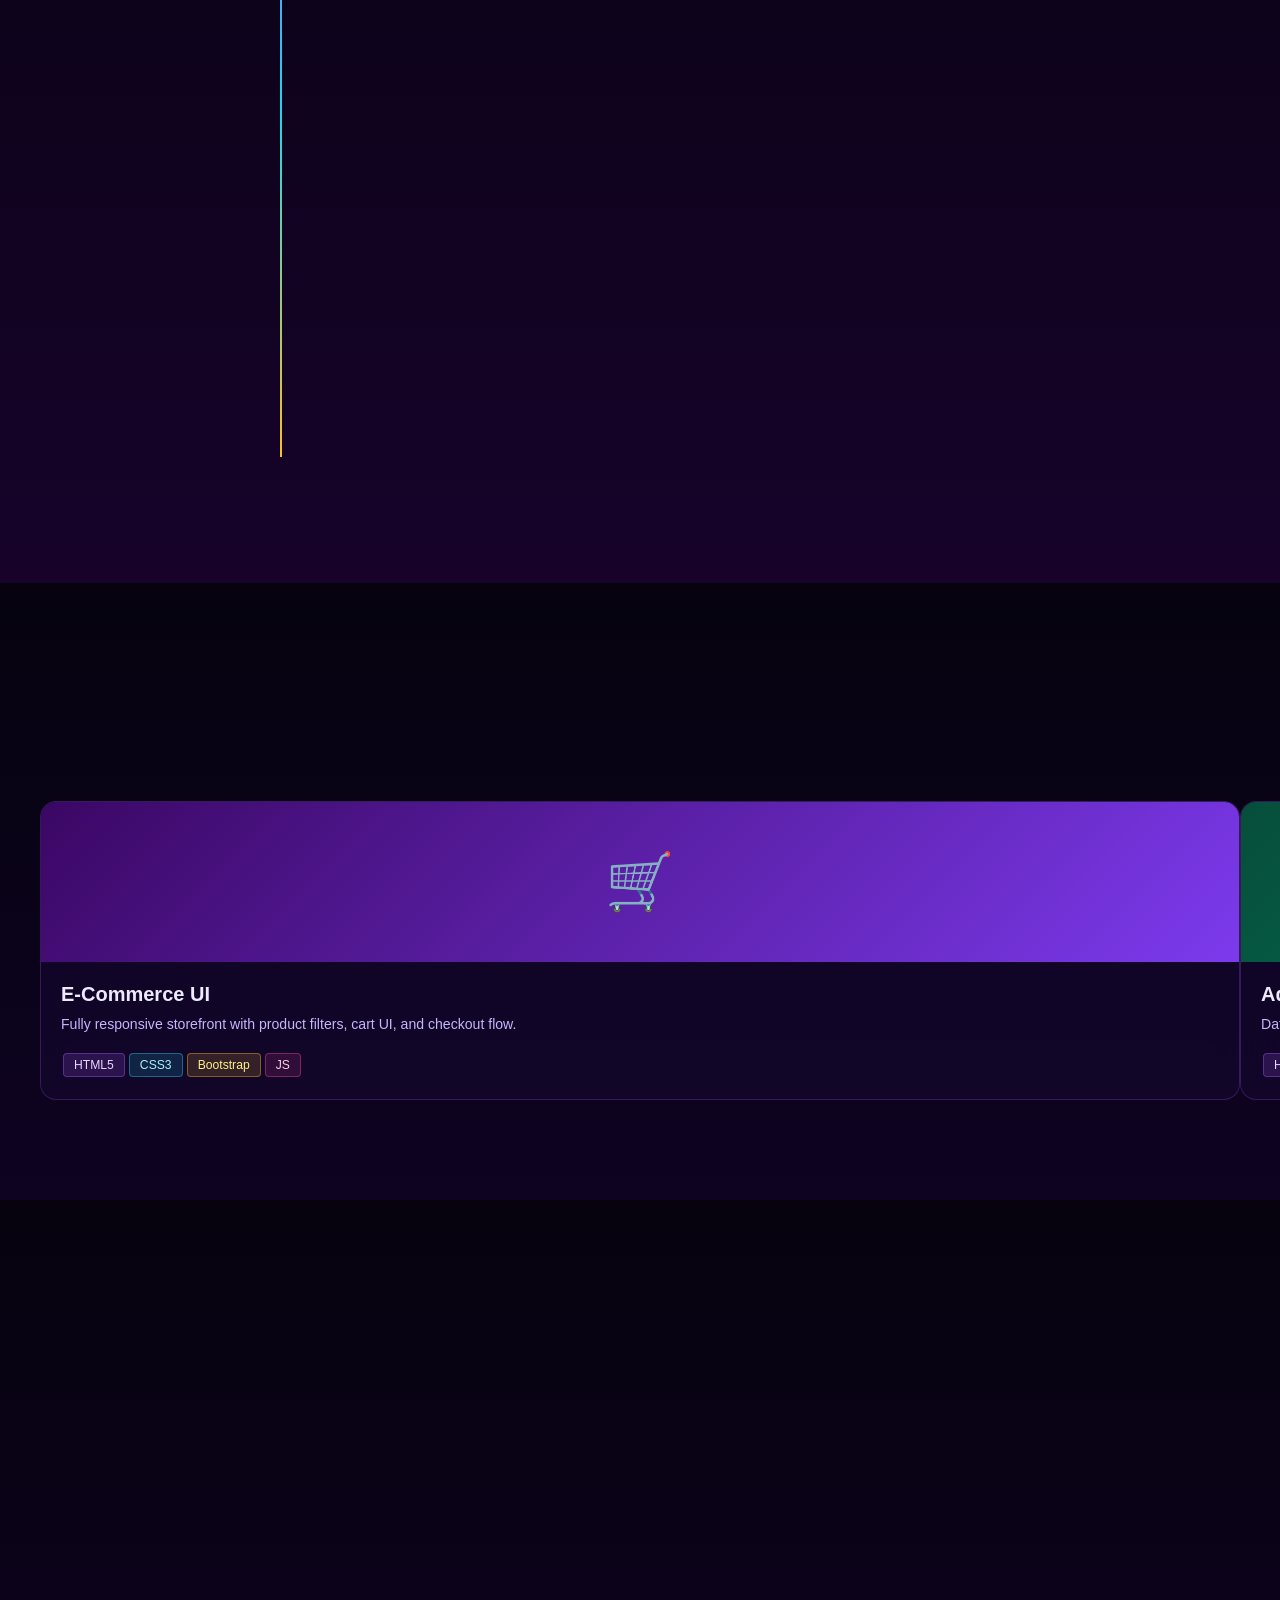
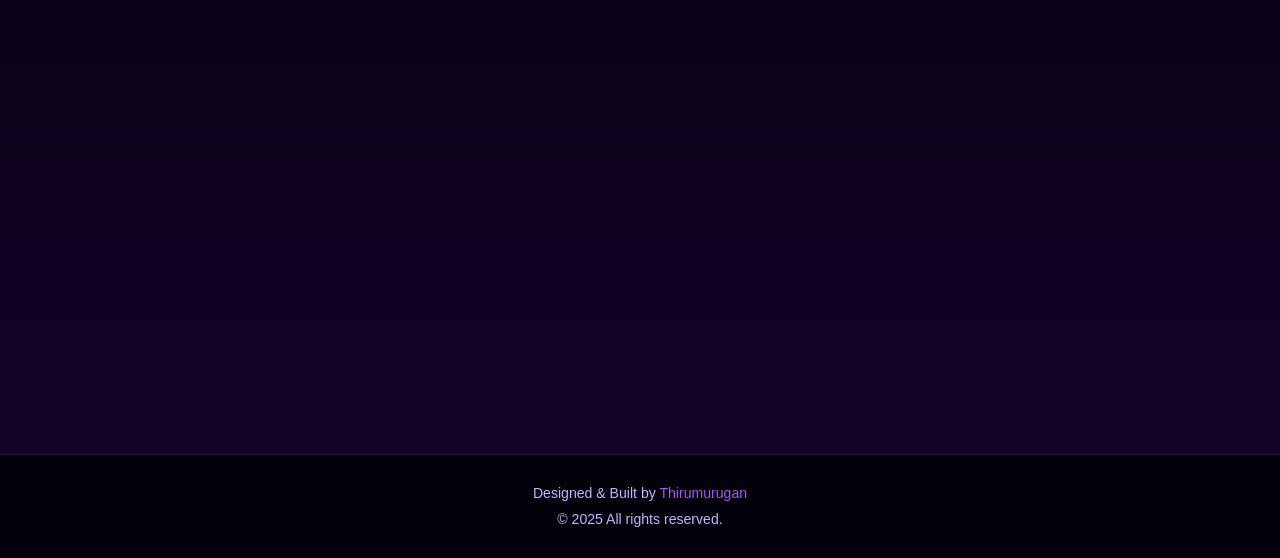
==== commit b968bb33: "seo added" ====
--- a/index.html
+++ b/index.html
@@ -3,7 +3,68 @@
 <head>
   <meta charset="UTF-8" />
   <meta name="viewport" content="width=device-width, initial-scale=1.0"/>
-  <title>Thirumurugan | Frontend Developer</title>
+
+  <!-- ===================== PRIMARY SEO ===================== -->
+  <title>Thirumurugan S | Junior Frontend Developer | React JS | Madurai</title>
+  <meta name="description" content="Thirumurugan S — Junior Frontend Developer with 1.2 years of experience in HTML5, CSS3, JavaScript, Bootstrap and React JS. Based in Madurai, Tamil Nadu. Open to full-time and freelance opportunities." />
+  <meta name="keywords" content="Thirumurugan, Frontend Developer, React JS Developer, UI Developer, HTML CSS JavaScript, Bootstrap, Web Developer Madurai, Junior Frontend Developer, Trioangle Technologies, Portfolio" />
+  <meta name="author" content="Thirumurugan S" />
+  <meta name="robots" content="index, follow" />
+  <meta name="theme-color" content="#a855f7" />
+  <link rel="canonical" href="https://thiru456.github.io/" />
+
+  <!-- ===================== OPEN GRAPH (Facebook / LinkedIn) ===================== -->
+  <meta property="og:type" content="website" />
+  <meta property="og:url" content="https://thiru456.github.io/" />
+  <meta property="og:title" content="Thirumurugan S | Junior Frontend Developer | React JS" />
+  <meta property="og:description" content="1.2 years of crafting pixel-perfect, responsive web experiences using HTML5, CSS3, JavaScript, Bootstrap & React JS. Based in Madurai, India." />
+  <meta property="og:image" content="https://cdn3d.iconscout.com/3d/premium/thumb/young-man-doing-coding-work-3d-illustration-download-in-png-blend-fbx-gltf-file-formats--web-development-software-app-website-male-character-on-desk-pack-business-illustrations-10098310.png?f=webp" />
+  <meta property="og:image:width" content="1200" />
+  <meta property="og:image:height" content="630" />
+  <meta property="og:locale" content="en_IN" />
+  <meta property="og:site_name" content="Thirumurugan Portfolio" />
+
+  <!-- ===================== TWITTER CARD ===================== -->
+  <meta name="twitter:card" content="summary_large_image" />
+  <meta name="twitter:url" content="https://thiru456.github.io/" />
+  <meta name="twitter:title" content="Thirumurugan S | Junior Frontend Developer | React JS" />
+  <meta name="twitter:description" content="1.2 years of crafting pixel-perfect, responsive web experiences using HTML5, CSS3, JavaScript, Bootstrap & React JS." />
+  <meta name="twitter:image" content="https://cdn3d.iconscout.com/3d/premium/thumb/young-man-doing-coding-work-3d-illustration-download-in-png-blend-fbx-gltf-file-formats--web-development-software-app-website-male-character-on-desk-pack-business-illustrations-10098310.png?f=webp" />
+
+  <!-- ===================== FAVICON ===================== -->
+  <link rel="icon" type="image/png" href="https://cdn3d.iconscout.com/3d/premium/thumb/developer-3d-icon-png-download-13423431.png" />
+  <link rel="apple-touch-icon" href="https://cdn3d.iconscout.com/3d/premium/thumb/developer-3d-icon-png-download-13423431.png" />
+
+  <!-- ===================== JSON-LD STRUCTURED DATA ===================== -->
+  <script type="application/ld+json">
+  {
+    "@context": "https://schema.org",
+    "@type": "Person",
+    "name": "Thirumurugan S",
+    "jobTitle": "Junior Frontend Developer",
+    "description": "Frontend Developer with 1.2 years of experience in HTML5, CSS3, JavaScript, Bootstrap and React JS.",
+    "url": "https://thiru456.github.io/",
+    "image": "https://cdn3d.iconscout.com/3d/premium/thumb/young-man-doing-coding-work-3d-illustration-download-in-png-blend-fbx-gltf-file-formats--web-development-software-app-website-male-character-on-desk-pack-business-illustrations-10098310.png?f=webp",
+    "email": "thirumurugan1743@gmail.com",
+    "telephone": "+91-9360484035",
+    "address": {
+      "@type": "PostalAddress",
+      "addressLocality": "Madurai",
+      "addressRegion": "Tamil Nadu",
+      "addressCountry": "IN"
+    },
+    "alumniOf": {
+      "@type": "CollegeOrUniversity",
+      "name": "Mangayarkarasi College of Engineering"
+    },
+    "sameAs": [
+      "https://github.com/thiru456/",
+      "https://www.linkedin.com/in/thirumurugan-s-442075281"
+    ],
+    "knowsAbout": ["HTML5", "CSS3", "JavaScript", "React JS", "Bootstrap", "Git", "Responsive Design", "UI Development"]
+  }
+  </script>
+
   <link href="https://cdn.jsdelivr.net/npm/bootstrap@5.3.0/dist/css/bootstrap.min.css" rel="stylesheet"/>
   <link href="https://cdnjs.cloudflare.com/ajax/libs/font-awesome/6.4.0/css/all.min.css" rel="stylesheet"/>
   <link rel="stylesheet" href="https://cdn.jsdelivr.net/npm/swiper@11/swiper-bundle.min.css"/>
@@ -436,6 +497,14 @@
   <p class="mb-1">Designed & Built by <a href="#">Thirumurugan</a></p>
   <p class="mb-0">© 2025 All rights reserved.</p>
 </footer>
+
+<!-- IMAGE LIGHTBOX -->
+<div id="imgLightbox">
+  <button id="lbClose" aria-label="Close"><i class="fas fa-times"></i></button>
+  <div id="lbImgWrap">
+    <img id="lbImg" src="" alt="" />
+  </div>
+</div>
 
 <!-- SCROLL TOP -->
 <button id="scrollTop" aria-label="Scroll to top">
--- a/portfolio.css
+++ b/portfolio.css
@@ -40,18 +40,49 @@
 nav, section, footer, #scrollTop { position: relative; z-index: 1; }
 
 /* =====================
-   SCROLL ANIMATIONS
-===================== */
+   SCROLL ANIMATIONS — 6 unique types
+===================== */
+
+/* shared base */
 .reveal {
   opacity: 0;
-  transform: translateY(40px);
-  transition: opacity 0.7s ease calc(var(--delay,0s)),
-              transform 0.7s ease calc(var(--delay,0s));
-}
-.reveal.fade-left  { transform: translateX(-50px); }
-.reveal.fade-right { transform: translateX(50px); }
-.reveal.fade-up    { transform: translateY(50px); }
-.reveal.visible    { opacity: 1; transform: translate(0,0); }
+  transition:
+    opacity 0.75s cubic-bezier(.22,.68,0,1.2) calc(var(--delay,0s)),
+    transform 0.75s cubic-bezier(.22,.68,0,1.2) calc(var(--delay,0s)),
+    filter 0.75s ease calc(var(--delay,0s));
+  will-change: opacity, transform;
+}
+
+/* 1. Slide up (default) */
+.reveal               { transform: translateY(55px); }
+
+/* 2. Slide from left */
+.reveal.fade-left     { transform: translateX(-70px); }
+
+/* 3. Slide from right */
+.reveal.fade-right    { transform: translateX(70px); }
+
+/* 4. Zoom in + blur */
+.reveal.zoom-in       { transform: scale(0.75); filter: blur(6px); }
+
+/* 5. Flip on X axis */
+.reveal.flip-x        { transform: perspective(600px) rotateX(50deg); transform-origin: top center; }
+
+/* 6. Rotate + slide */
+.reveal.rotate-in     { transform: rotate(-8deg) translateY(50px) scale(0.9); }
+
+/* 7. Bounce up (overshoot via cubic-bezier) */
+.reveal.bounce-up     { transform: translateY(80px); transition-timing-function: cubic-bezier(.34,1.56,.64,1); }
+
+/* 8. Skew slide */
+.reveal.skew-in       { transform: skewX(12deg) translateX(-60px); }
+
+/* visible state — all types reset here */
+.reveal.visible {
+  opacity: 1;
+  transform: none;
+  filter: none;
+}
 
 /* =====================
    NAVBAR
@@ -951,4 +982,77 @@
 .new-img-profile{
   width: 109%;
     margin-top: 60px;
-}+}
+
+/* =====================
+   IMAGE LIGHTBOX
+===================== */
+/* make every img clickable */
+img[data-lightbox] {
+  cursor: zoom-in;
+  transition: transform 0.25s, box-shadow 0.25s;
+}
+img[data-lightbox]:hover {
+  transform: scale(1.04);
+  box-shadow: 0 0 24px rgba(168,85,247,0.5);
+}
+
+#imgLightbox {
+  position: fixed;
+  inset: 0;
+  z-index: 9999;
+  background: rgba(4, 2, 12, 0.92);
+  backdrop-filter: blur(10px);
+  display: flex;
+  align-items: center;
+  justify-content: center;
+  opacity: 0;
+  pointer-events: none;
+  transition: opacity 0.3s ease;
+}
+#imgLightbox.lb-open {
+  opacity: 1;
+  pointer-events: all;
+}
+
+#lbImgWrap {
+  max-width: 90vw;
+  max-height: 88vh;
+  border-radius: 16px;
+  overflow: hidden;
+  box-shadow: 0 0 60px rgba(168,85,247,0.4), 0 0 120px rgba(34,211,238,0.15);
+  border: 1px solid rgba(168,85,247,0.35);
+  transform: scale(0.82);
+  transition: transform 0.35s cubic-bezier(.34,1.56,.64,1);
+}
+#imgLightbox.lb-open #lbImgWrap {
+  transform: scale(1);
+}
+
+#lbImg {
+  display: block;
+  max-width: 90vw;
+  max-height: 88vh;
+  width: auto;
+  height: auto;
+  object-fit: contain;
+}
+
+#lbClose {
+  position: absolute;
+  top: 20px; right: 24px;
+  background: rgba(168,85,247,0.2);
+  border: 1px solid rgba(168,85,247,0.5);
+  color: #f0abfc;
+  width: 42px; height: 42px;
+  border-radius: 50%;
+  font-size: 1.1rem;
+  cursor: pointer;
+  display: flex; align-items: center; justify-content: center;
+  transition: background 0.2s, transform 0.2s;
+  z-index: 10000;
+}
+#lbClose:hover {
+  background: rgba(168,85,247,0.45);
+  transform: rotate(90deg) scale(1.1);
+}
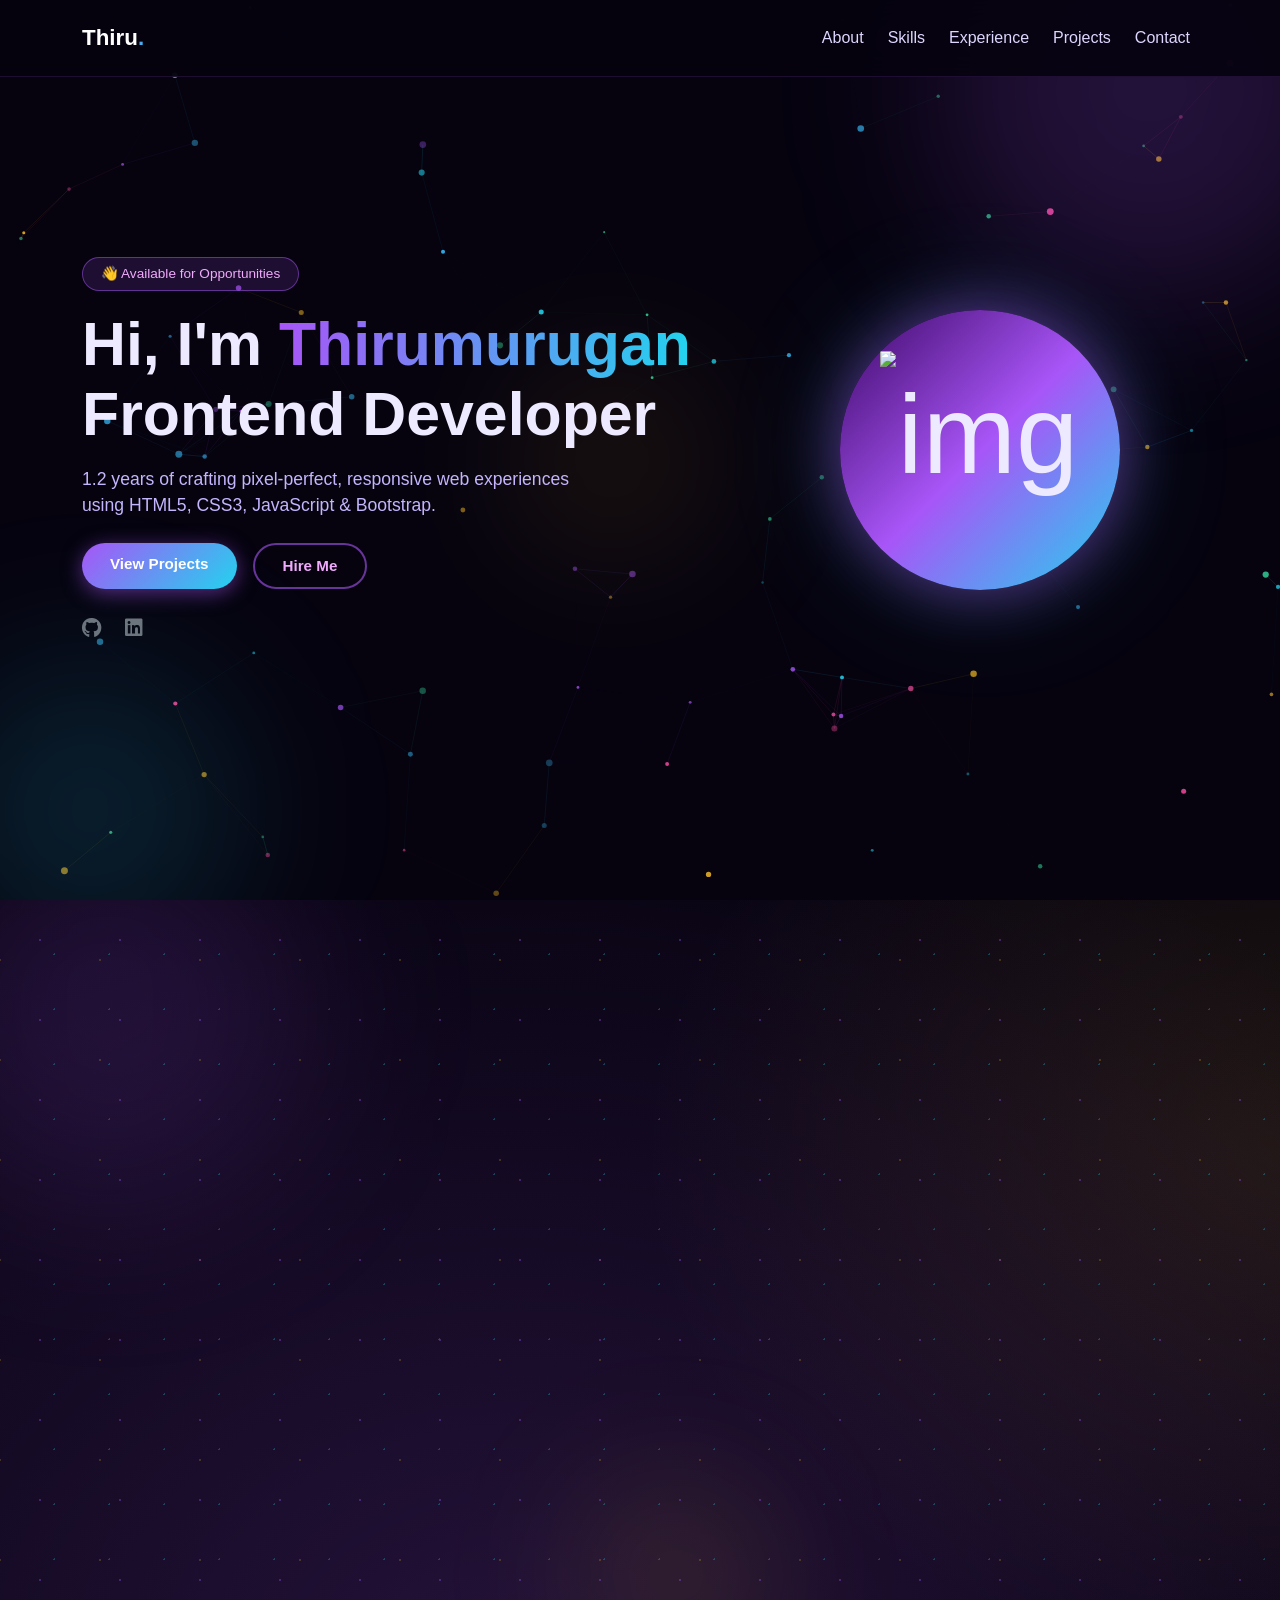
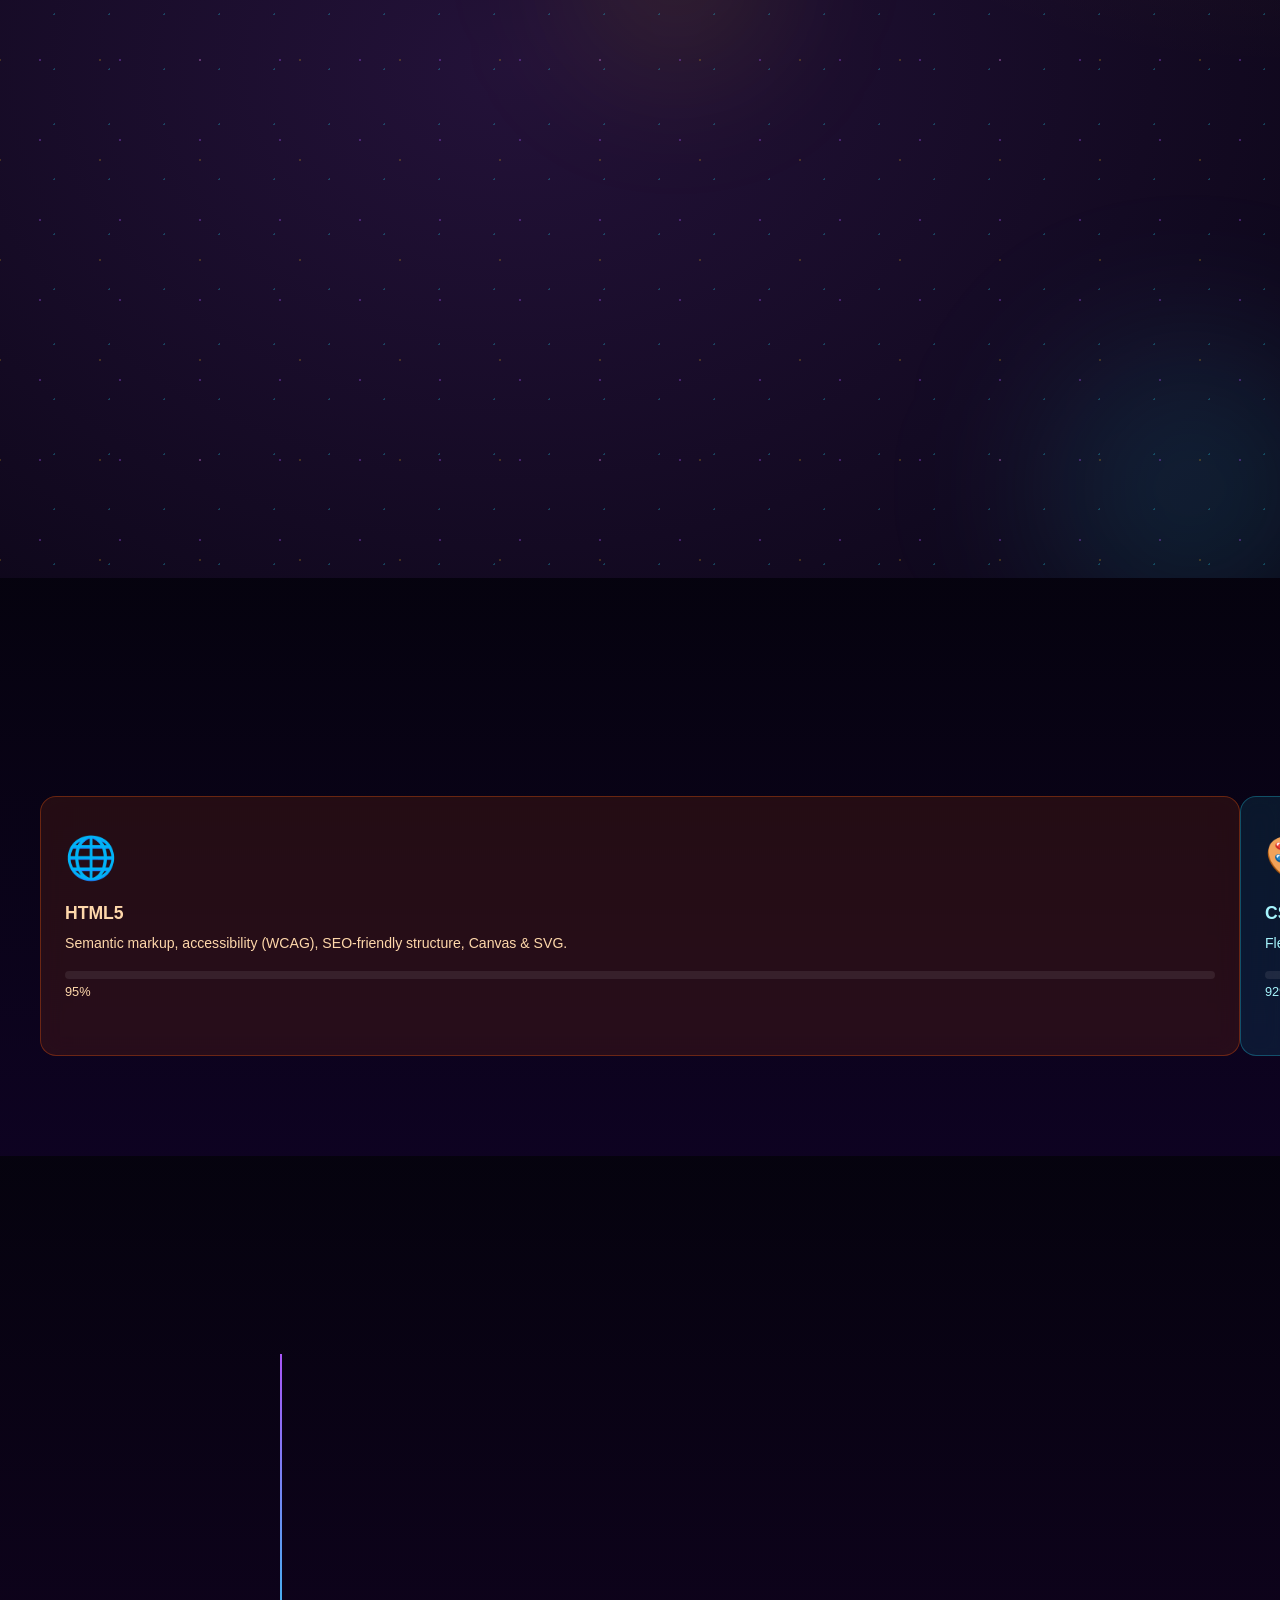
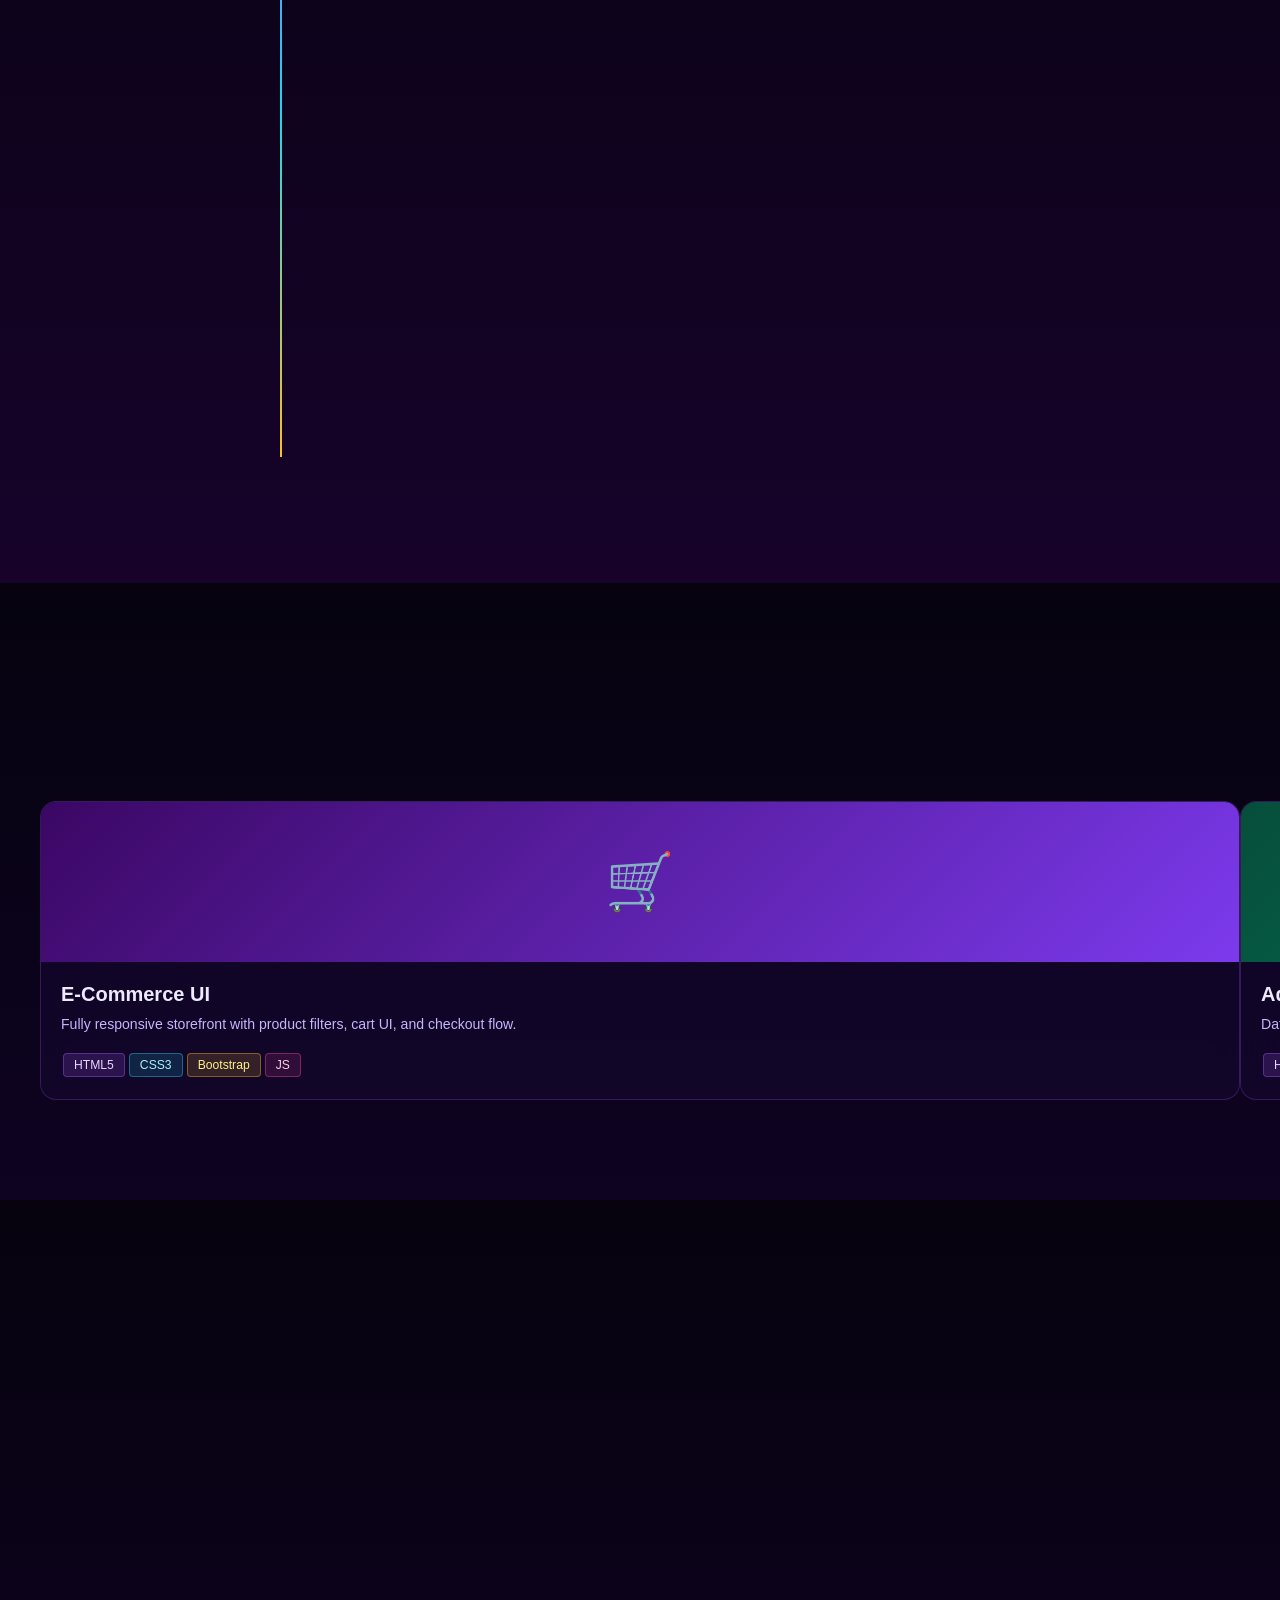
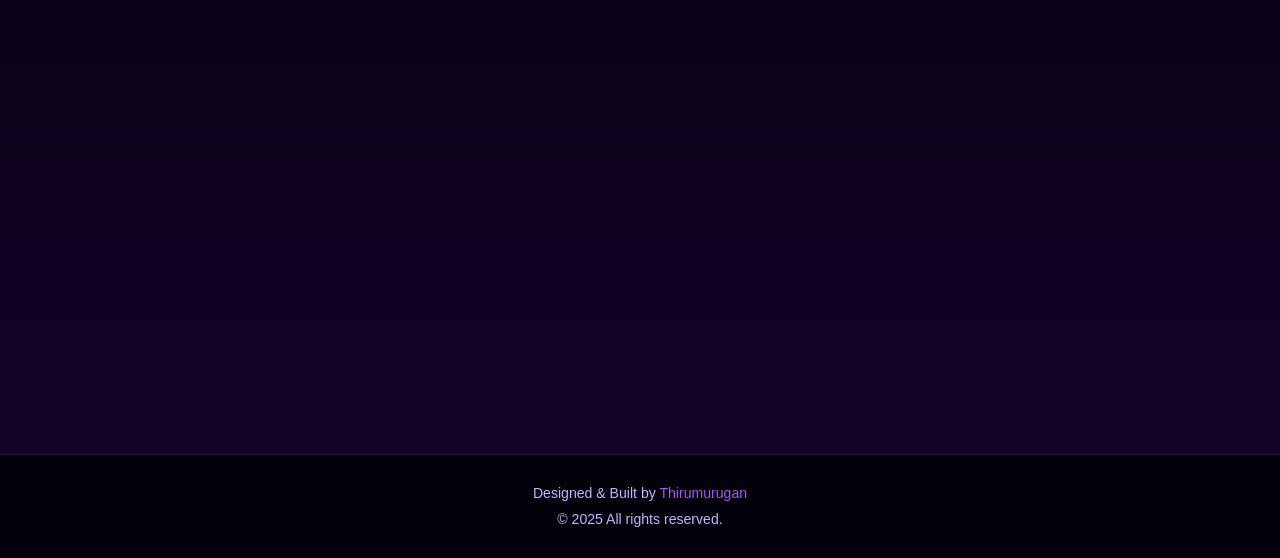
==== commit 7e7c2c7f: "schema added" ====
--- a/index.html
+++ b/index.html
@@ -5,44 +5,59 @@
   <meta name="viewport" content="width=device-width, initial-scale=1.0"/>
 
   <!-- ===================== PRIMARY SEO ===================== -->
-  <title>Thirumurugan S | Junior Frontend Developer | React JS | Madurai</title>
-  <meta name="description" content="Thirumurugan S — Junior Frontend Developer with 1.2 years of experience in HTML5, CSS3, JavaScript, Bootstrap and React JS. Based in Madurai, Tamil Nadu. Open to full-time and freelance opportunities." />
-  <meta name="keywords" content="Thirumurugan, Frontend Developer, React JS Developer, UI Developer, HTML CSS JavaScript, Bootstrap, Web Developer Madurai, Junior Frontend Developer, Trioangle Technologies, Portfolio" />
+  <title>Thirumurugan S - React JS Developer & Frontend Developer in Madurai, Tamil Nadu</title>
+  <meta name="description" content="Thirumurugan S is a React JS Developer and Frontend Developer in Madurai, Tamil Nadu with 1.2 years of experience. Skilled in React JS, HTML5, CSS3, JavaScript & Bootstrap. Available for full-time React JS Developer jobs and freelance projects." />
+  <meta name="keywords" content="React JS Developer Madurai, Frontend Developer Madurai, React Developer Tamil Nadu, Thirumurugan React Developer, Junior React JS Developer, UI Developer Madurai, React JS Developer portfolio, Frontend Developer portfolio India, hire React JS developer Madurai, React JS developer fresher Tamil Nadu, HTML CSS JavaScript developer Madurai, Bootstrap developer Madurai, web developer Madurai Tamil Nadu, Thirumurugan S developer, Trioangle Technologies React developer" />
   <meta name="author" content="Thirumurugan S" />
-  <meta name="robots" content="index, follow" />
+  <meta name="robots" content="index, follow, max-snippet:-1, max-image-preview:large, max-video-preview:-1" />
+  <meta name="googlebot" content="index, follow" />
   <meta name="theme-color" content="#a855f7" />
+  <meta name="rating" content="general" />
+  <meta name="language" content="English" />
+  <meta name="geo.region" content="IN-TN" />
+  <meta name="geo.placename" content="Madurai, Tamil Nadu, India" />
+  <meta name="geo.position" content="9.9252;78.1198" />
+  <meta name="ICBM" content="9.9252, 78.1198" />
   <link rel="canonical" href="https://thiru456.github.io/" />
 
-  <!-- ===================== OPEN GRAPH (Facebook / LinkedIn) ===================== -->
-  <meta property="og:type" content="website" />
+  <!-- ===================== OPEN GRAPH ===================== -->
+  <meta property="og:type" content="profile" />
   <meta property="og:url" content="https://thiru456.github.io/" />
-  <meta property="og:title" content="Thirumurugan S | Junior Frontend Developer | React JS" />
-  <meta property="og:description" content="1.2 years of crafting pixel-perfect, responsive web experiences using HTML5, CSS3, JavaScript, Bootstrap & React JS. Based in Madurai, India." />
+  <meta property="og:title" content="Thirumurugan S - React JS Developer in Madurai | Frontend Developer Portfolio" />
+  <meta property="og:description" content="React JS Developer & Frontend Developer in Madurai with 1.2 years experience. Expert in React JS, HTML5, CSS3, JavaScript & Bootstrap. Open to React JS Developer roles." />
   <meta property="og:image" content="https://cdn3d.iconscout.com/3d/premium/thumb/young-man-doing-coding-work-3d-illustration-download-in-png-blend-fbx-gltf-file-formats--web-development-software-app-website-male-character-on-desk-pack-business-illustrations-10098310.png?f=webp" />
   <meta property="og:image:width" content="1200" />
   <meta property="og:image:height" content="630" />
+  <meta property="og:image:alt" content="Thirumurugan S - React JS Developer" />
   <meta property="og:locale" content="en_IN" />
-  <meta property="og:site_name" content="Thirumurugan Portfolio" />
+  <meta property="og:site_name" content="Thirumurugan S | React JS Developer Portfolio" />
+  <meta property="profile:first_name" content="Thirumurugan" />
+  <meta property="profile:last_name" content="S" />
 
   <!-- ===================== TWITTER CARD ===================== -->
   <meta name="twitter:card" content="summary_large_image" />
   <meta name="twitter:url" content="https://thiru456.github.io/" />
-  <meta name="twitter:title" content="Thirumurugan S | Junior Frontend Developer | React JS" />
-  <meta name="twitter:description" content="1.2 years of crafting pixel-perfect, responsive web experiences using HTML5, CSS3, JavaScript, Bootstrap & React JS." />
+  <meta name="twitter:title" content="Thirumurugan S - React JS Developer in Madurai" />
+  <meta name="twitter:description" content="React JS Developer & Frontend Developer in Madurai with 1.2 years experience in React JS, HTML5, CSS3, JavaScript & Bootstrap." />
   <meta name="twitter:image" content="https://cdn3d.iconscout.com/3d/premium/thumb/young-man-doing-coding-work-3d-illustration-download-in-png-blend-fbx-gltf-file-formats--web-development-software-app-website-male-character-on-desk-pack-business-illustrations-10098310.png?f=webp" />
+  <meta name="twitter:image:alt" content="Thirumurugan S - React JS Developer" />
+  <meta name="twitter:creator" content="@thirumurugan" />
 
   <!-- ===================== FAVICON ===================== -->
   <link rel="icon" type="image/png" href="https://cdn3d.iconscout.com/3d/premium/thumb/developer-3d-icon-png-download-13423431.png" />
   <link rel="apple-touch-icon" href="https://cdn3d.iconscout.com/3d/premium/thumb/developer-3d-icon-png-download-13423431.png" />
 
-  <!-- ===================== JSON-LD STRUCTURED DATA ===================== -->
+  <!-- ===================== SCHEMA 1 — Person ===================== -->
   <script type="application/ld+json">
   {
     "@context": "https://schema.org",
     "@type": "Person",
+    "@id": "https://thiru456.github.io/#person",
     "name": "Thirumurugan S",
-    "jobTitle": "Junior Frontend Developer",
-    "description": "Frontend Developer with 1.2 years of experience in HTML5, CSS3, JavaScript, Bootstrap and React JS.",
+    "givenName": "Thirumurugan",
+    "familyName": "S",
+    "jobTitle": "React JS Developer",
+    "description": "React JS Developer and Frontend Developer based in Madurai, Tamil Nadu with 1.2 years of experience building responsive web applications using React JS, HTML5, CSS3, JavaScript and Bootstrap.",
     "url": "https://thiru456.github.io/",
     "image": "https://cdn3d.iconscout.com/3d/premium/thumb/young-man-doing-coding-work-3d-illustration-download-in-png-blend-fbx-gltf-file-formats--web-development-software-app-website-male-character-on-desk-pack-business-illustrations-10098310.png?f=webp",
     "email": "thirumurugan1743@gmail.com",
@@ -51,17 +66,197 @@
       "@type": "PostalAddress",
       "addressLocality": "Madurai",
       "addressRegion": "Tamil Nadu",
+      "postalCode": "625001",
       "addressCountry": "IN"
     },
     "alumniOf": {
       "@type": "CollegeOrUniversity",
-      "name": "Mangayarkarasi College of Engineering"
+      "name": "Mangayarkarasi College of Engineering",
+      "address": {
+        "@type": "PostalAddress",
+        "addressLocality": "Madurai",
+        "addressRegion": "Tamil Nadu",
+        "addressCountry": "IN"
+      }
+    },
+    "worksFor": {
+      "@type": "Organization",
+      "name": "Trioangle Technologies",
+      "address": {
+        "@type": "PostalAddress",
+        "addressLocality": "Madurai",
+        "addressRegion": "Tamil Nadu",
+        "addressCountry": "IN"
+      }
     },
     "sameAs": [
       "https://github.com/thiru456/",
       "https://www.linkedin.com/in/thirumurugan-s-442075281"
     ],
-    "knowsAbout": ["HTML5", "CSS3", "JavaScript", "React JS", "Bootstrap", "Git", "Responsive Design", "UI Development"]
+    "knowsAbout": [
+      "React JS", "HTML5", "CSS3", "JavaScript", "Bootstrap 5",
+      "Git", "Responsive Web Design", "UI Development",
+      "Component-Based Architecture", "REST API Integration",
+      "Frontend Development", "Web Development"
+    ],
+    "hasOccupation": {
+      "@type": "Occupation",
+      "name": "React JS Developer",
+      "occupationLocation": {
+        "@type": "City",
+        "name": "Madurai"
+      },
+      "skills": "React JS, HTML5, CSS3, JavaScript, Bootstrap, Git"
+    }
+  }
+  </script>
+
+  <!-- ===================== SCHEMA 2 — WebSite ===================== -->
+  <script type="application/ld+json">
+  {
+    "@context": "https://schema.org",
+    "@type": "WebSite",
+    "@id": "https://thiru456.github.io/#website",
+    "name": "Thirumurugan S | React JS Developer Portfolio",
+    "url": "https://thiru456.github.io/",
+    "description": "Portfolio of Thirumurugan S, a React JS Developer and Frontend Developer in Madurai, Tamil Nadu.",
+    "author": { "@id": "https://thiru456.github.io/#person" },
+    "inLanguage": "en-IN",
+    "potentialAction": {
+      "@type": "SearchAction",
+      "target": "https://thiru456.github.io/?s={search_term_string}",
+      "query-input": "required name=search_term_string"
+    }
+  }
+  </script>
+
+  <!-- ===================== SCHEMA 3 — WebPage ===================== -->
+  <script type="application/ld+json">
+  {
+    "@context": "https://schema.org",
+    "@type": "WebPage",
+    "@id": "https://thiru456.github.io/#webpage",
+    "url": "https://thiru456.github.io/",
+    "name": "Thirumurugan S - React JS Developer & Frontend Developer in Madurai",
+    "description": "Portfolio of Thirumurugan S, React JS Developer in Madurai with 1.2 years experience in React JS, HTML5, CSS3, JavaScript and Bootstrap.",
+    "isPartOf": { "@id": "https://thiru456.github.io/#website" },
+    "about": { "@id": "https://thiru456.github.io/#person" },
+    "breadcrumb": {
+      "@type": "BreadcrumbList",
+      "itemListElement": [
+        { "@type": "ListItem", "position": 1, "name": "Home", "item": "https://thiru456.github.io/" },
+        { "@type": "ListItem", "position": 2, "name": "About", "item": "https://thiru456.github.io/#about" },
+        { "@type": "ListItem", "position": 3, "name": "Skills", "item": "https://thiru456.github.io/#skills" },
+        { "@type": "ListItem", "position": 4, "name": "Experience", "item": "https://thiru456.github.io/#experience" },
+        { "@type": "ListItem", "position": 5, "name": "Projects", "item": "https://thiru456.github.io/#projects" },
+        { "@type": "ListItem", "position": 6, "name": "Contact", "item": "https://thiru456.github.io/#contact" }
+      ]
+    },
+    "inLanguage": "en-IN",
+    "datePublished": "2025-01-01",
+    "dateModified": "2025-07-01"
+  }
+  </script>
+
+  <!-- ===================== SCHEMA 4 — ProfilePage ===================== -->
+  <script type="application/ld+json">
+  {
+    "@context": "https://schema.org",
+    "@type": "ProfilePage",
+    "mainEntity": { "@id": "https://thiru456.github.io/#person" },
+    "name": "Thirumurugan S - React JS Developer Portfolio",
+    "url": "https://thiru456.github.io/",
+    "description": "Official portfolio of Thirumurugan S, React JS Developer and Frontend Developer in Madurai, Tamil Nadu, India."
+  }
+  </script>
+
+  <!-- ===================== SCHEMA 5 — ItemList (Projects) ===================== -->
+  <script type="application/ld+json">
+  {
+    "@context": "https://schema.org",
+    "@type": "ItemList",
+    "name": "Projects by Thirumurugan S - React JS Developer",
+    "description": "Web development projects built by Thirumurugan S using React JS, HTML5, CSS3, JavaScript and Bootstrap.",
+    "itemListElement": [
+      {
+        "@type": "ListItem", "position": 1,
+        "item": {
+          "@type": "CreativeWork",
+          "name": "E-Commerce UI",
+          "description": "Fully responsive storefront with product filters, cart UI, and checkout flow built with HTML5, CSS3, Bootstrap and JavaScript.",
+          "author": { "@id": "https://thiru456.github.io/#person" }
+        }
+      },
+      {
+        "@type": "ListItem", "position": 2,
+        "item": {
+          "@type": "CreativeWork",
+          "name": "Admin Dashboard",
+          "description": "Data-rich dashboard with charts, tables, and real-time UI updates via Fetch API.",
+          "author": { "@id": "https://thiru456.github.io/#person" }
+        }
+      },
+      {
+        "@type": "ListItem", "position": 3,
+        "item": {
+          "@type": "CreativeWork",
+          "name": "Hotel Booking UI",
+          "description": "Multi-step booking form with date pickers, room gallery, and dynamic pricing.",
+          "author": { "@id": "https://thiru456.github.io/#person" }
+        }
+      },
+      {
+        "@type": "ListItem", "position": 4,
+        "item": {
+          "@type": "CreativeWork",
+          "name": "SaaS Landing Page",
+          "description": "High-converting landing page with CSS animations and smooth scroll interactions.",
+          "author": { "@id": "https://thiru456.github.io/#person" }
+        }
+      }
+    ]
+  }
+  </script>
+
+  <!-- ===================== SCHEMA 6 — FAQ ===================== -->
+  <script type="application/ld+json">
+  {
+    "@context": "https://schema.org",
+    "@type": "FAQPage",
+    "mainEntity": [
+      {
+        "@type": "Question",
+        "name": "Who is Thirumurugan S?",
+        "acceptedAnswer": {
+          "@type": "Answer",
+          "text": "Thirumurugan S is a React JS Developer and Frontend Developer based in Madurai, Tamil Nadu, India with 1.2 years of professional experience at Trioangle Technologies."
+        }
+      },
+      {
+        "@type": "Question",
+        "name": "What technologies does Thirumurugan S know?",
+        "acceptedAnswer": {
+          "@type": "Answer",
+          "text": "Thirumurugan S is skilled in React JS, HTML5, CSS3, JavaScript (ES6+), Bootstrap 5, Git, Responsive Web Design, and REST API integration."
+        }
+      },
+      {
+        "@type": "Question",
+        "name": "Is Thirumurugan S available for React JS Developer jobs?",
+        "acceptedAnswer": {
+          "@type": "Answer",
+          "text": "Yes, Thirumurugan S is actively seeking Junior React JS Developer and Frontend Developer full-time roles in Madurai, Tamil Nadu and remotely across India."
+        }
+      },
+      {
+        "@type": "Question",
+        "name": "How can I contact Thirumurugan S?",
+        "acceptedAnswer": {
+          "@type": "Answer",
+          "text": "You can contact Thirumurugan S via email at thirumurugan1743@gmail.com or phone at +91 9360484035. Also available on LinkedIn and GitHub."
+        }
+      }
+    ]
   }
   </script>
 
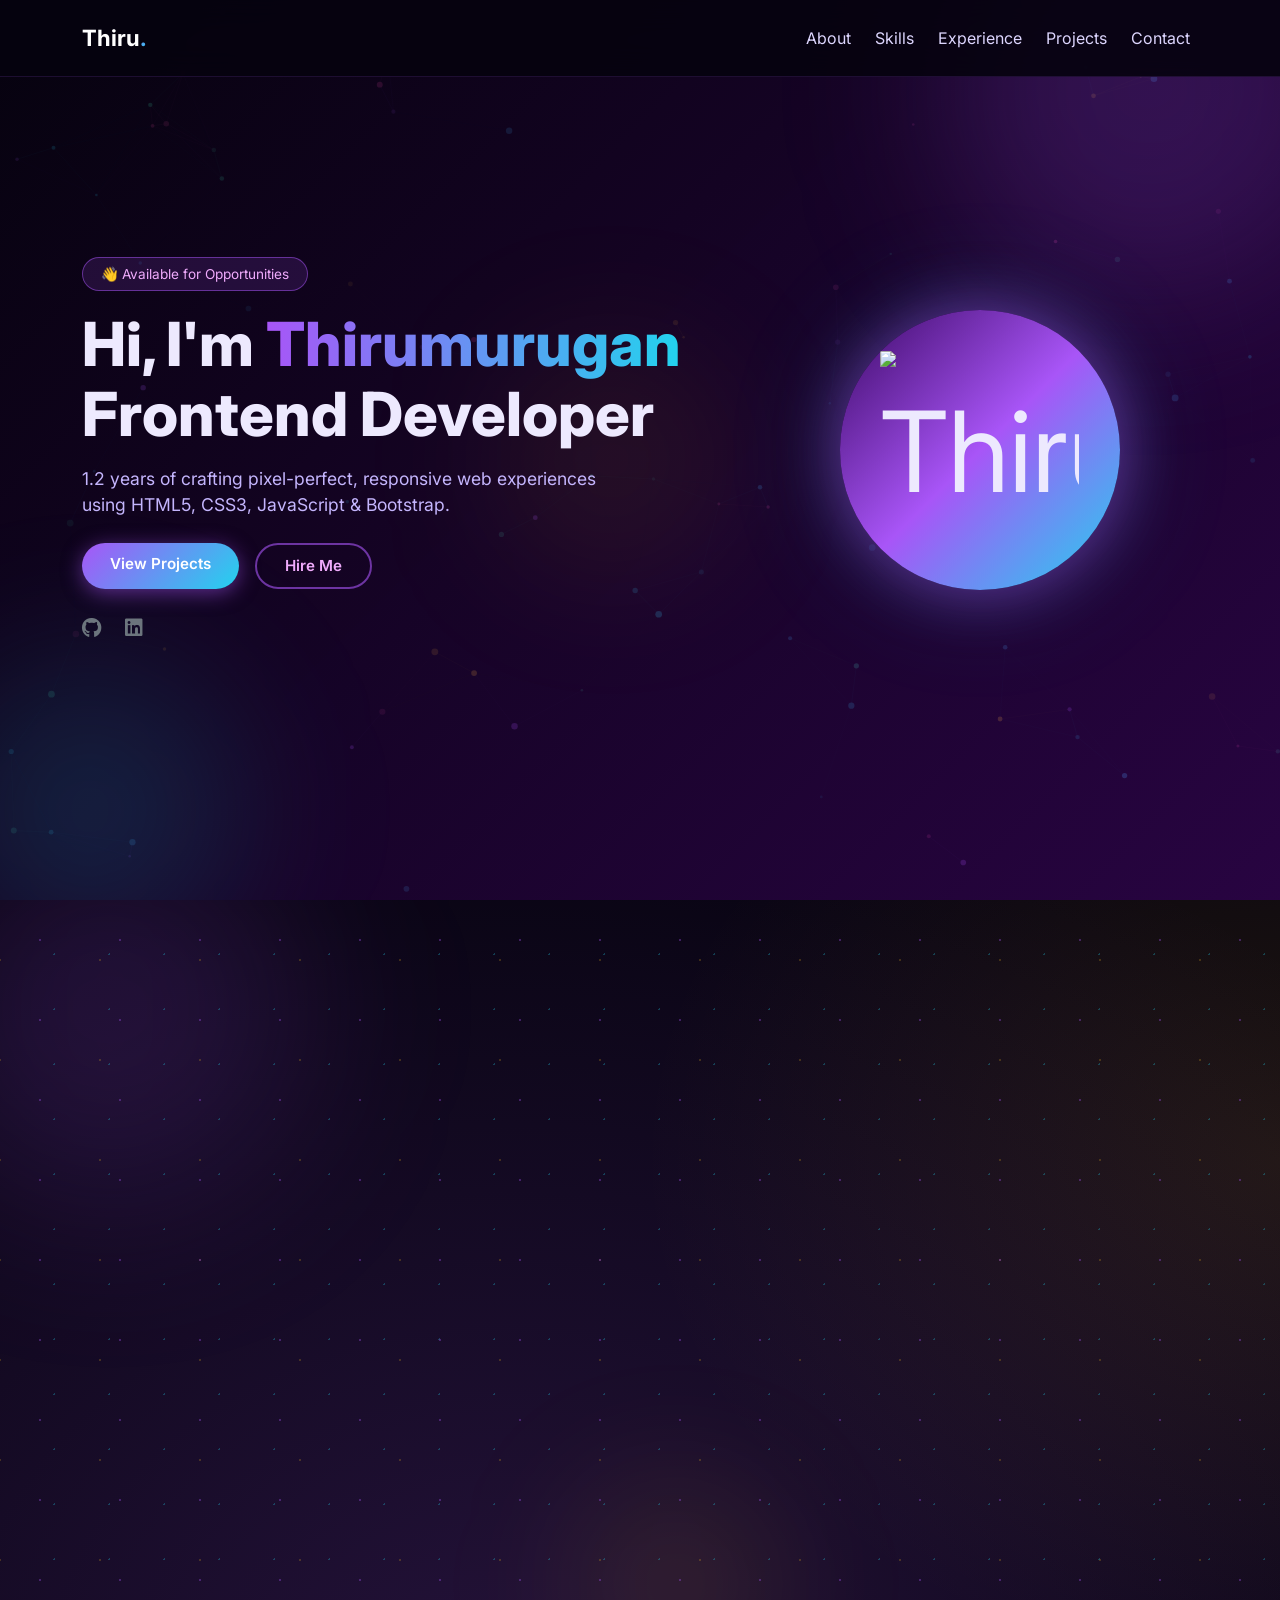
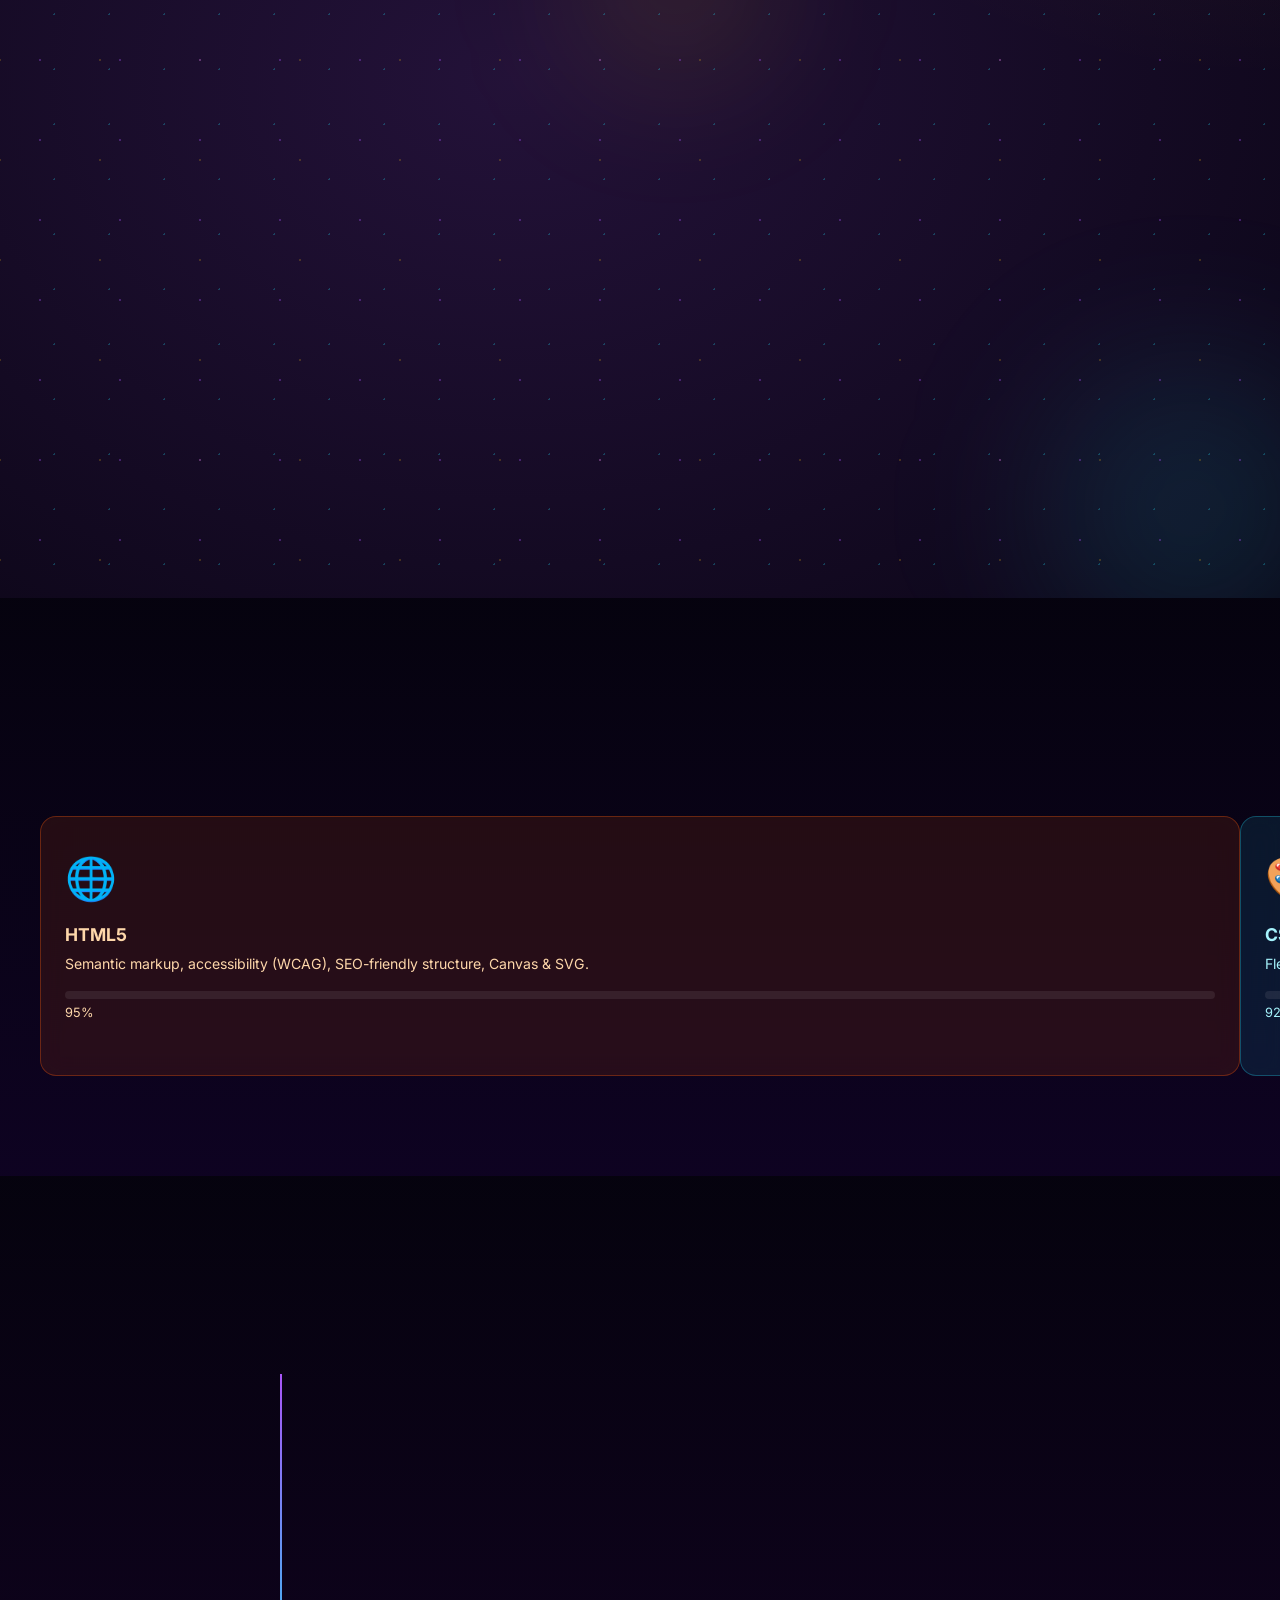
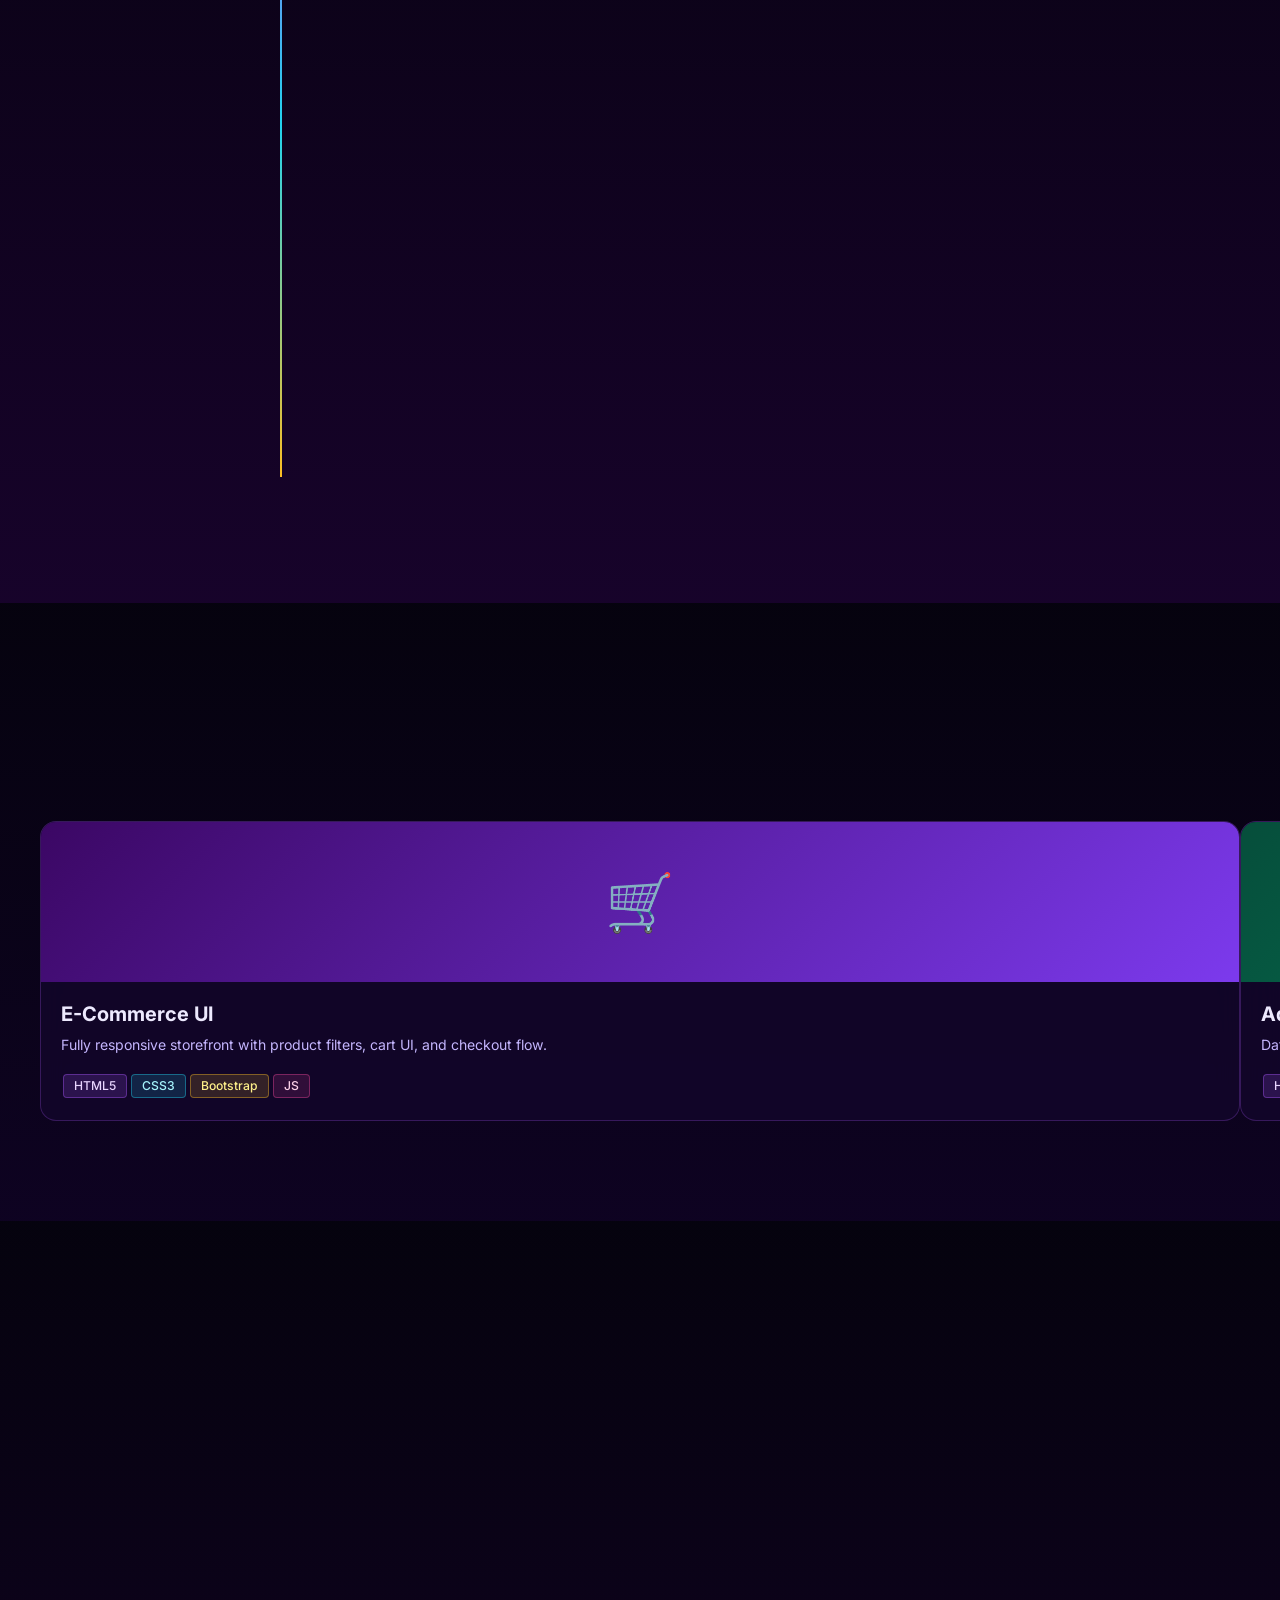
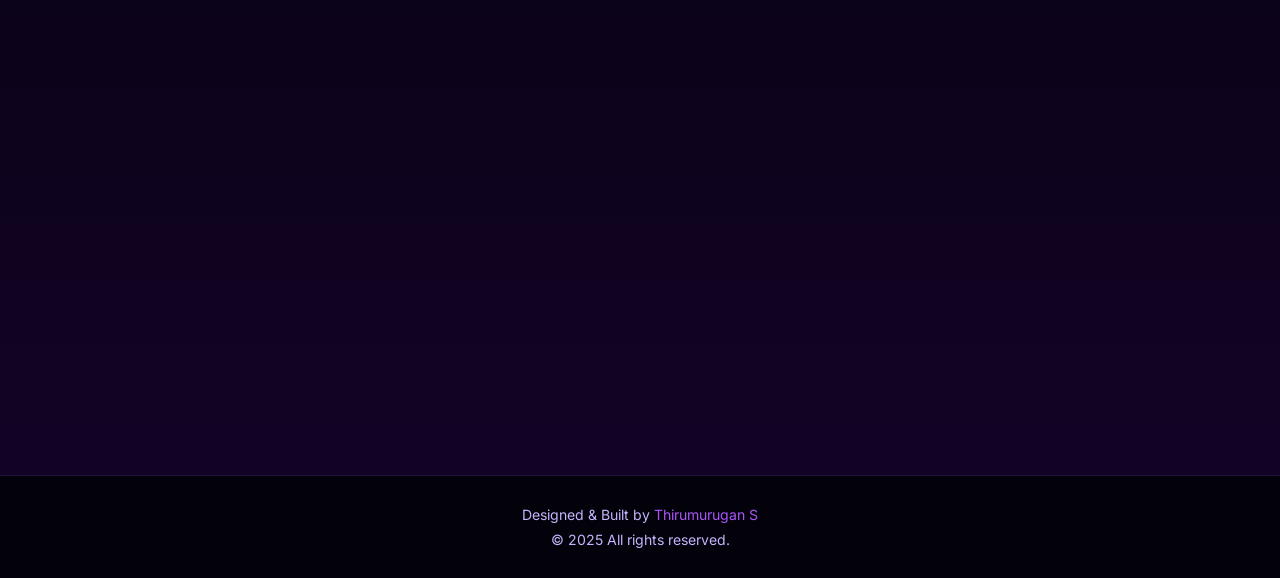
==== commit 1ee75424: "dploy add tags" ====
--- a/index.html
+++ b/index.html
@@ -260,11 +260,26 @@
   }
   </script>
 
+  <!-- ===================== PWA MANIFEST ===================== -->
+  <link rel="manifest" href="manifest.json" />
+
+  <!-- ===================== PRECONNECT (speed) ===================== -->
+  <link rel="preconnect" href="https://cdn.jsdelivr.net" crossorigin />
+  <link rel="preconnect" href="https://cdnjs.cloudflare.com" crossorigin />
+  <link rel="preconnect" href="https://fonts.googleapis.com" crossorigin />
+  <link rel="preconnect" href="https://cdn3d.iconscout.com" crossorigin />
+
+  <!-- ===================== GOOGLE FONT ===================== -->
+  <link href="https://fonts.googleapis.com/css2?family=Inter:wght@400;600;700;800&display=swap" rel="stylesheet" />
+
+  <!-- ===================== CSS ===================== -->
   <link href="https://cdn.jsdelivr.net/npm/bootstrap@5.3.0/dist/css/bootstrap.min.css" rel="stylesheet"/>
   <link href="https://cdnjs.cloudflare.com/ajax/libs/font-awesome/6.4.0/css/all.min.css" rel="stylesheet"/>
   <link rel="stylesheet" href="https://cdn.jsdelivr.net/npm/swiper@11/swiper-bundle.min.css"/>
   <link rel="stylesheet" href="portfolio.css"/>
-  <script src="https://cdn.jsdelivr.net/npm/@emailjs/browser@4/dist/email.min.js"></script>
+
+  <!-- ===================== DEFERRED SCRIPTS ===================== -->
+  <script src="https://cdn.jsdelivr.net/npm/@emailjs/browser@4/dist/email.min.js" defer></script>
 </head>
 <body>
 
@@ -314,7 +329,7 @@
         </div>
       </div>
       <div class="col-lg-5 text-center">
-        <div class="avatar overflow-hidden p-3"><img src="https://cdn3d.iconscout.com/3d/premium/thumb/young-man-doing-coding-work-3d-illustration-download-in-png-blend-fbx-gltf-file-formats--web-development-software-app-website-male-character-on-desk-pack-business-illustrations-10098310.png?f=webp" alt="img" class="w-80 h-80" ></div>
+        <div class="avatar overflow-hidden p-3"><img src="https://cdn3d.iconscout.com/3d/premium/thumb/young-man-doing-coding-work-3d-illustration-download-in-png-blend-fbx-gltf-file-formats--web-development-software-app-website-male-character-on-desk-pack-business-illustrations-10098310.png?f=webp" alt="Thirumurugan S - React JS Developer" class="w-80 h-80" fetchpriority="high"></div>
       </div>
     </div>
   </div>
@@ -334,7 +349,7 @@
       <div class="col-lg-5 reveal fade-left">
         <div class="about-profile-card">
           <div class="about-avatar-wrap">
-            <div class="about-avatar overflow-hidden"><img src="/post-image.png" alt="" class="new-img-profile"></div>
+            <div class="about-avatar overflow-hidden"><img src="/post-image.png" alt="Thirumurugan S profile photo" class="new-img-profile" loading="lazy"></div>
             <div class="about-avatar-ring"></div>
           </div>
           <h4 class="about-name">Thirumurugan</h4>
@@ -371,7 +386,7 @@
         <div class="row g-3 h-100">
           <div class="col-6">
             <div class="about-stat-card asc-purple">
-              <div class="asc-icon"><img src="https://cdn3d.iconscout.com/3d/premium/thumb/work-experience-3d-icon-download-in-png-blend-fbx-gltf-file-formats--job-history-employment-career-timeline-working-time-curriculum-vitae-pack-business-icons-11245430.png" alt="" class="w-100 h-100" ></div>
+              <div class="asc-icon"><img src="https://cdn3d.iconscout.com/3d/premium/thumb/work-experience-3d-icon-download-in-png-blend-fbx-gltf-file-formats--job-history-employment-career-timeline-working-time-curriculum-vitae-pack-business-icons-11245430.png" alt="Years of experience" class="w-100 h-100" loading="lazy"></div>
               <h3>1.2</h3>
               <p>Years Experience</p>
               <div class="asc-hover-content">
@@ -382,7 +397,7 @@
           </div>
           <div class="col-6">
             <div class="about-stat-card asc-cyan">
-              <div class="asc-icon"><img src="https://cdn3d.iconscout.com/3d/premium/thumb/list-project-management-3d-icon-png-download-5888926.png" alt="" class="w-100 h-100" ></div>
+              <div class="asc-icon"><img src="https://cdn3d.iconscout.com/3d/premium/thumb/list-project-management-3d-icon-png-download-5888926.png" alt="Projects delivered" class="w-100 h-100" loading="lazy"></div>
               <h3>7+</h3>
               <p>Projects Delivered</p>
               <div class="asc-hover-content">
@@ -393,7 +408,7 @@
           </div>
           <div class="col-6">
             <div class="about-stat-card asc-gold">
-              <div class="asc-icon"><img src="https://cdn3d.iconscout.com/3d/premium/thumb/client-feedback-3d-icon-download-in-png-blend-fbx-gltf-file-formats--like-logo-customer-review-satisfaction-rating-compliance-and-regulation-pack-business-icons-9635746.png" alt="" class="w-100 h-100" ></div>
+              <div class="asc-icon"><img src="https://cdn3d.iconscout.com/3d/premium/thumb/client-feedback-3d-icon-download-in-png-blend-fbx-gltf-file-formats--like-logo-customer-review-satisfaction-rating-compliance-and-regulation-pack-business-icons-9635746.png" alt="Happy clients" class="w-100 h-100" loading="lazy"></div>
               <h3>5+</h3>
               <p>Happy Clients</p>
               <div class="asc-hover-content">
@@ -404,7 +419,7 @@
           </div>
           <div class="col-6">
             <div class="about-stat-card asc-pink">
-              <div class="asc-icon"><img src="https://cdn3d.iconscout.com/3d/premium/thumb/technology-3d-icon-png-download-5204278.png" alt="" class="w-100 h-100" ></div>
+              <div class="asc-icon"><img src="https://cdn3d.iconscout.com/3d/premium/thumb/technology-3d-icon-png-download-5204278.png" alt="Core technologies" class="w-100 h-100" loading="lazy"></div>
               <h3>2</h3>
               <p>Core Technologies</p>
               <div class="asc-hover-content">
@@ -689,7 +704,7 @@
 
 <!-- FOOTER -->
 <footer>
-  <p class="mb-1">Designed & Built by <a href="#">Thirumurugan</a></p>
+  <p class="mb-1">Designed & Built by <a href="#" rel="author">Thirumurugan S</a></p>
   <p class="mb-0">© 2025 All rights reserved.</p>
 </footer>
 
@@ -706,13 +721,12 @@
   <i class="fas fa-arrow-up"></i>
 </button>
 
-<!-- SCRIPTS -->
-<script src="https://cdn.jsdelivr.net/npm/bootstrap@5.3.0/dist/js/bootstrap.bundle.min.js"></script>
-<script src="https://cdn.jsdelivr.net/npm/swiper@11/swiper-bundle.min.js"></script>
-<!-- React + ReactDOM (UMD for CDN use) -->
-<script crossorigin src="https://unpkg.com/react@18/umd/react.production.min.js"></script>
-<script crossorigin src="https://unpkg.com/react-dom@18/umd/react-dom.production.min.js"></script>
-<script src="portfolio.js"></script>
+<!-- SCRIPTS — deferred for faster first paint -->
+<script src="https://cdn.jsdelivr.net/npm/bootstrap@5.3.0/dist/js/bootstrap.bundle.min.js" defer></script>
+<script src="https://cdn.jsdelivr.net/npm/swiper@11/swiper-bundle.min.js" defer></script>
+<script crossorigin src="https://unpkg.com/react@18/umd/react.production.min.js" defer></script>
+<script crossorigin src="https://unpkg.com/react-dom@18/umd/react-dom.production.min.js" defer></script>
+<script src="portfolio.js" defer></script>
 <script>
   // EmailJS init — replace with your actual Public Key
   emailjs.init('YOUR_PUBLIC_KEY');
--- a/portfolio.css
+++ b/portfolio.css
@@ -21,7 +21,7 @@
 body {
   background: var(--dark);
   color: #ede9fe;
-  font-family: 'Segoe UI', sans-serif;
+  font-family: 'Inter', 'Segoe UI', sans-serif;
   overflow-x: hidden;
 }
 
@@ -126,9 +126,9 @@
   min-height: 100vh;
   display: flex;
   align-items: center;
-  /* background:
-    linear-gradient(135deg, rgba(6,3,15,0.75) 0%, rgba(50,5,80,0.7) 100%),
-    url('https://images.unsplash.com/photo-1534796636912-3b95b3ab5986?w=1600&auto=format&fit=crop') center/cover no-repeat fixed; */
+  background:
+    linear-gradient(135deg, rgba(6,3,15,0.82) 0%, rgba(50,5,80,0.78) 100%),
+    url('https://images.unsplash.com/photo-1534796636912-3b95b3ab5986?w=1600&auto=format&fit=crop') center/cover no-repeat fixed;
   overflow: hidden;
 }
 
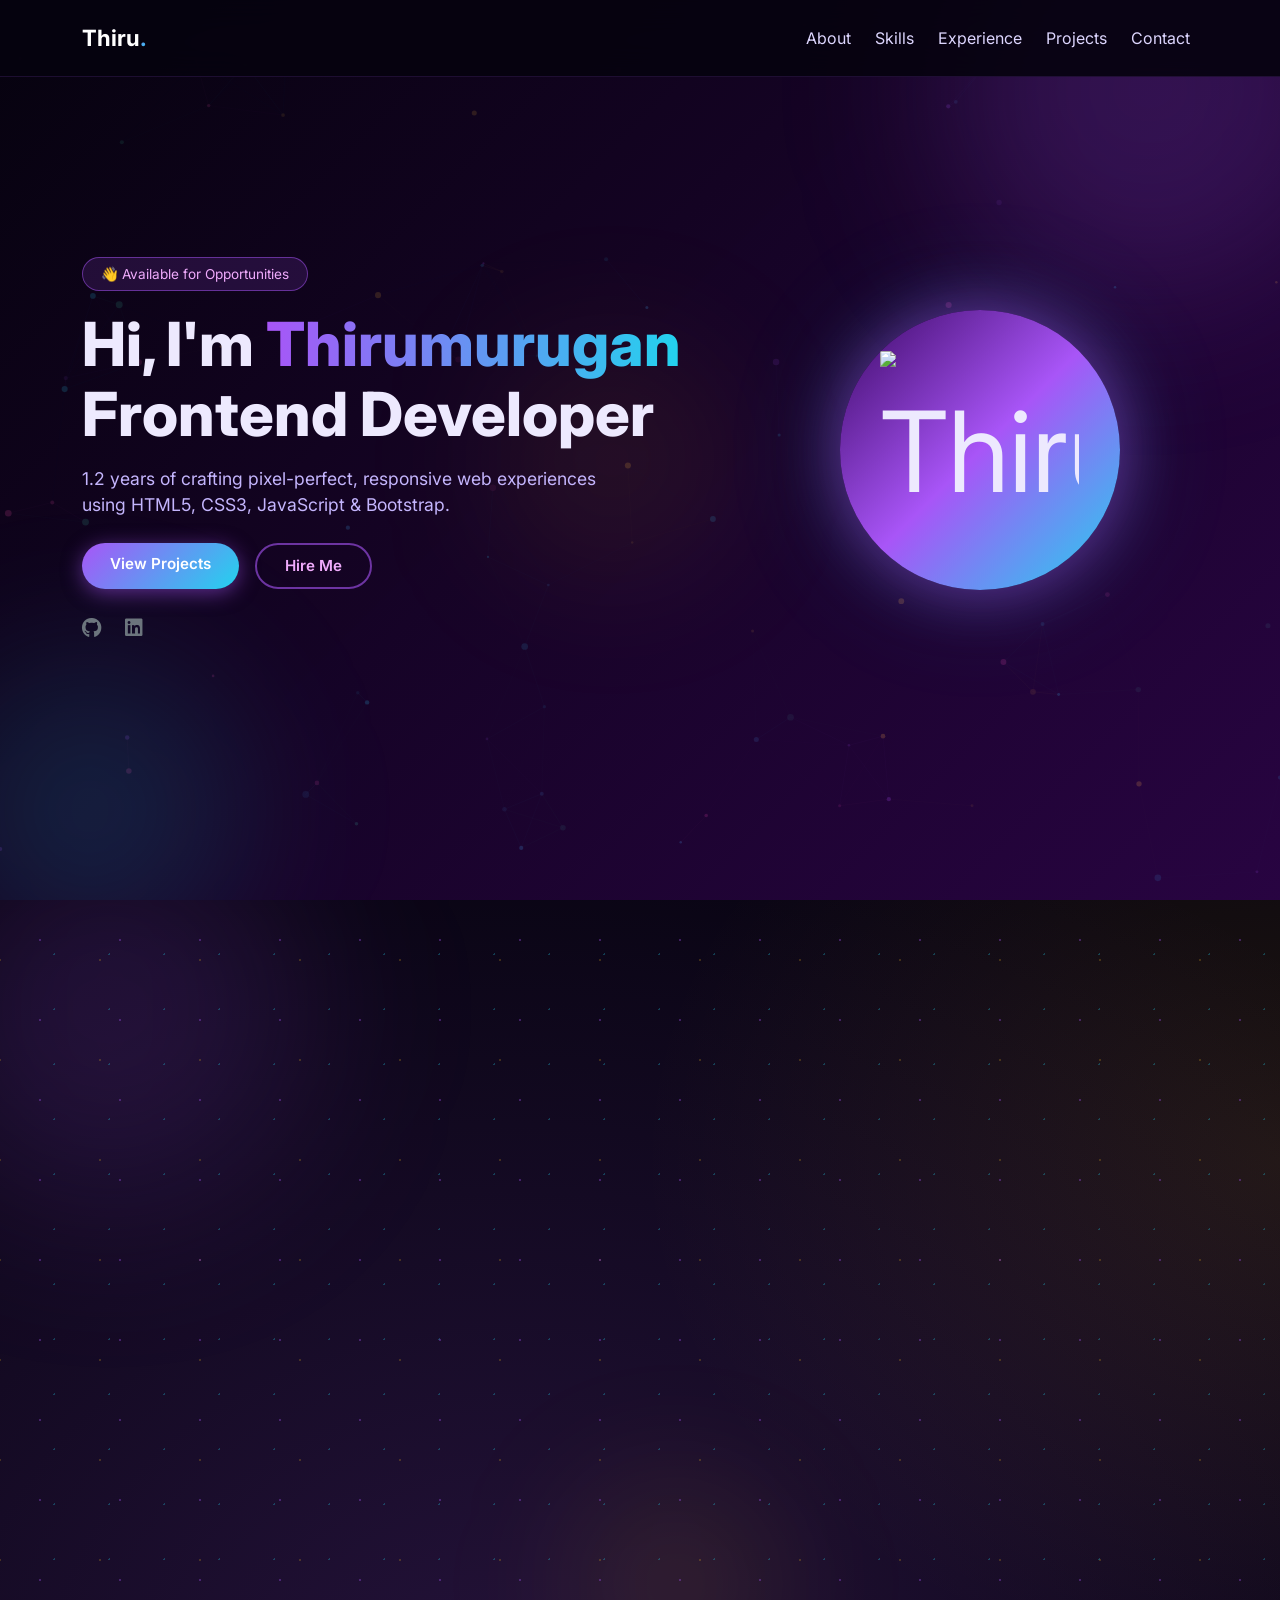
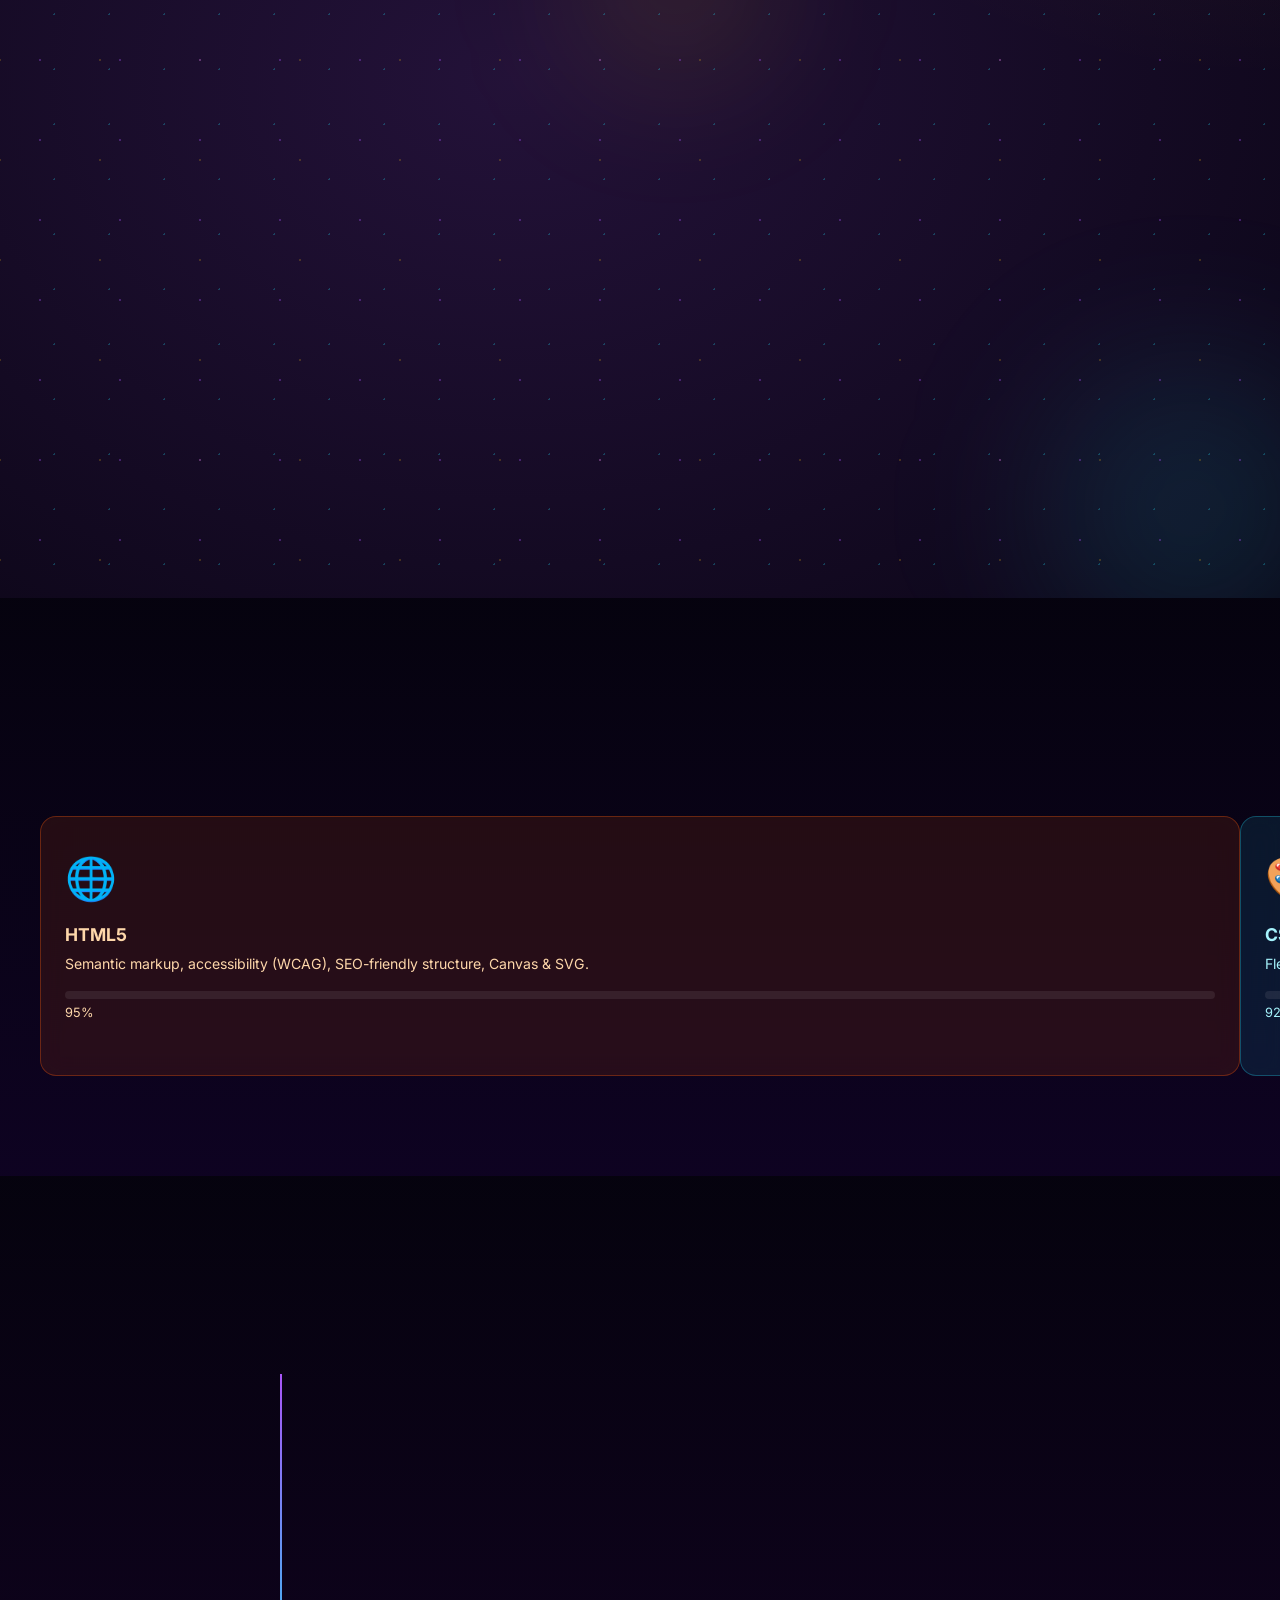
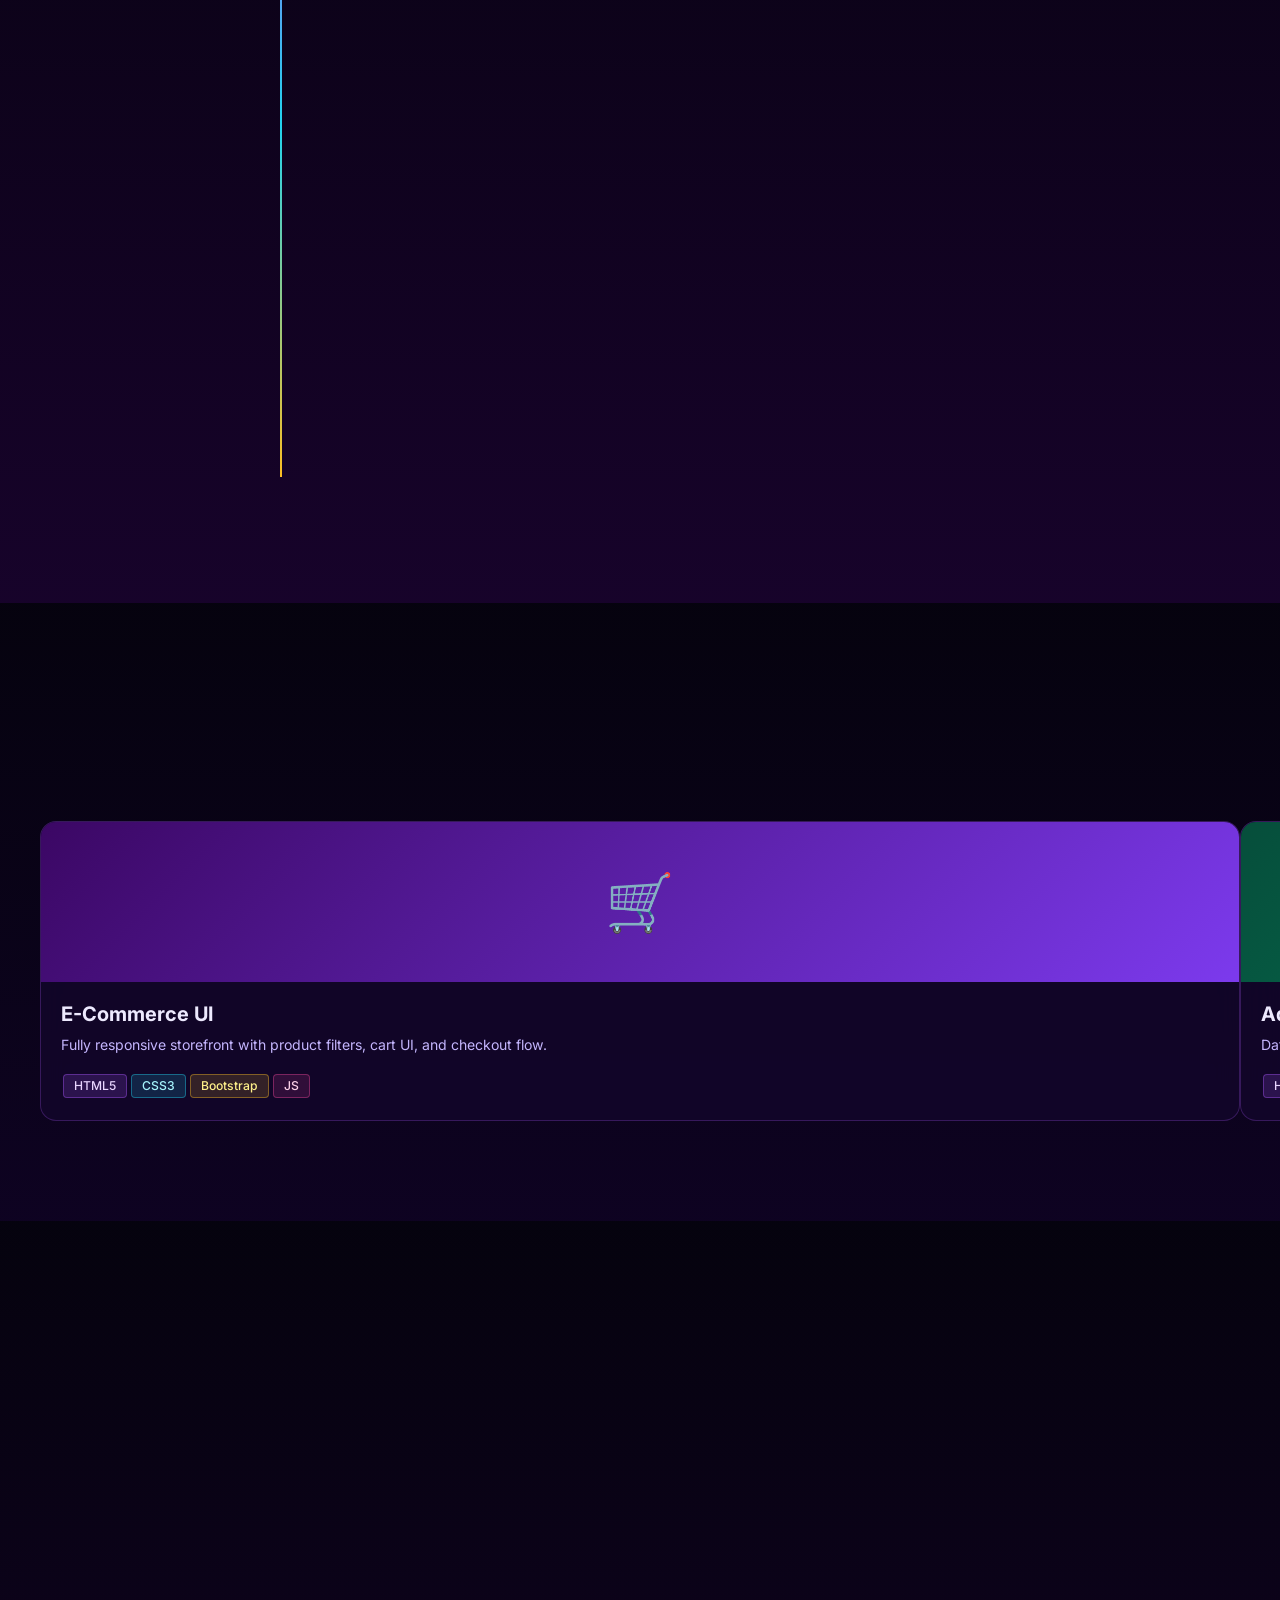
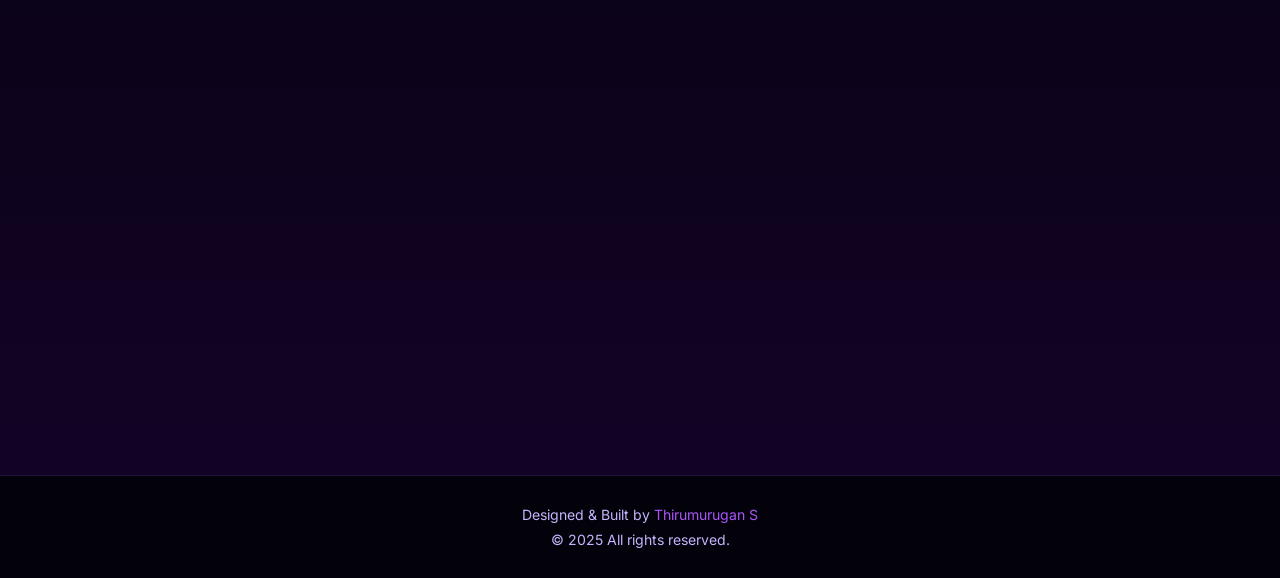
==== commit d62f8ab6: "added" ====
--- a/index.html
+++ b/index.html
@@ -18,11 +18,11 @@
   <meta name="geo.placename" content="Madurai, Tamil Nadu, India" />
   <meta name="geo.position" content="9.9252;78.1198" />
   <meta name="ICBM" content="9.9252, 78.1198" />
-  <link rel="canonical" href="https://thiru456.github.io/" />
+  <link rel="canonical" href="https://www.thirumurugan.dev/" />
 
   <!-- ===================== OPEN GRAPH ===================== -->
   <meta property="og:type" content="profile" />
-  <meta property="og:url" content="https://thiru456.github.io/" />
+  <meta property="og:url" content="https://www.thirumurugan.dev/" />
   <meta property="og:title" content="Thirumurugan S - React JS Developer in Madurai | Frontend Developer Portfolio" />
   <meta property="og:description" content="React JS Developer & Frontend Developer in Madurai with 1.2 years experience. Expert in React JS, HTML5, CSS3, JavaScript & Bootstrap. Open to React JS Developer roles." />
   <meta property="og:image" content="https://cdn3d.iconscout.com/3d/premium/thumb/young-man-doing-coding-work-3d-illustration-download-in-png-blend-fbx-gltf-file-formats--web-development-software-app-website-male-character-on-desk-pack-business-illustrations-10098310.png?f=webp" />
@@ -36,7 +36,7 @@
 
   <!-- ===================== TWITTER CARD ===================== -->
   <meta name="twitter:card" content="summary_large_image" />
-  <meta name="twitter:url" content="https://thiru456.github.io/" />
+  <meta name="twitter:url" content="https://www.thirumurugan.dev/" />
   <meta name="twitter:title" content="Thirumurugan S - React JS Developer in Madurai" />
   <meta name="twitter:description" content="React JS Developer & Frontend Developer in Madurai with 1.2 years experience in React JS, HTML5, CSS3, JavaScript & Bootstrap." />
   <meta name="twitter:image" content="https://cdn3d.iconscout.com/3d/premium/thumb/young-man-doing-coding-work-3d-illustration-download-in-png-blend-fbx-gltf-file-formats--web-development-software-app-website-male-character-on-desk-pack-business-illustrations-10098310.png?f=webp" />
@@ -52,13 +52,13 @@
   {
     "@context": "https://schema.org",
     "@type": "Person",
-    "@id": "https://thiru456.github.io/#person",
+    "@id": "https://www.thirumurugan.dev/#person",
     "name": "Thirumurugan S",
     "givenName": "Thirumurugan",
     "familyName": "S",
     "jobTitle": "React JS Developer",
     "description": "React JS Developer and Frontend Developer based in Madurai, Tamil Nadu with 1.2 years of experience building responsive web applications using React JS, HTML5, CSS3, JavaScript and Bootstrap.",
-    "url": "https://thiru456.github.io/",
+    "url": "https://www.thirumurugan.dev/",
     "image": "https://cdn3d.iconscout.com/3d/premium/thumb/young-man-doing-coding-work-3d-illustration-download-in-png-blend-fbx-gltf-file-formats--web-development-software-app-website-male-character-on-desk-pack-business-illustrations-10098310.png?f=webp",
     "email": "thirumurugan1743@gmail.com",
     "telephone": "+91-9360484035",
@@ -116,15 +116,15 @@
   {
     "@context": "https://schema.org",
     "@type": "WebSite",
-    "@id": "https://thiru456.github.io/#website",
+    "@id": "https://www.thirumurugan.dev/#website",
     "name": "Thirumurugan S | React JS Developer Portfolio",
-    "url": "https://thiru456.github.io/",
+    "url": "https://www.thirumurugan.dev/",
     "description": "Portfolio of Thirumurugan S, a React JS Developer and Frontend Developer in Madurai, Tamil Nadu.",
-    "author": { "@id": "https://thiru456.github.io/#person" },
+    "author": { "@id": "https://www.thirumurugan.dev/#person" },
     "inLanguage": "en-IN",
     "potentialAction": {
       "@type": "SearchAction",
-      "target": "https://thiru456.github.io/?s={search_term_string}",
+      "target": "https://www.thirumurugan.dev/?s={search_term_string}",
       "query-input": "required name=search_term_string"
     }
   }
@@ -135,21 +135,21 @@
   {
     "@context": "https://schema.org",
     "@type": "WebPage",
-    "@id": "https://thiru456.github.io/#webpage",
-    "url": "https://thiru456.github.io/",
+    "@id": "https://www.thirumurugan.dev/#webpage",
+    "url": "https://www.thirumurugan.dev/",
     "name": "Thirumurugan S - React JS Developer & Frontend Developer in Madurai",
     "description": "Portfolio of Thirumurugan S, React JS Developer in Madurai with 1.2 years experience in React JS, HTML5, CSS3, JavaScript and Bootstrap.",
-    "isPartOf": { "@id": "https://thiru456.github.io/#website" },
-    "about": { "@id": "https://thiru456.github.io/#person" },
+    "isPartOf": { "@id": "https://www.thirumurugan.dev/#website" },
+    "about": { "@id": "https://www.thirumurugan.dev/#person" },
     "breadcrumb": {
       "@type": "BreadcrumbList",
       "itemListElement": [
-        { "@type": "ListItem", "position": 1, "name": "Home", "item": "https://thiru456.github.io/" },
-        { "@type": "ListItem", "position": 2, "name": "About", "item": "https://thiru456.github.io/#about" },
-        { "@type": "ListItem", "position": 3, "name": "Skills", "item": "https://thiru456.github.io/#skills" },
-        { "@type": "ListItem", "position": 4, "name": "Experience", "item": "https://thiru456.github.io/#experience" },
-        { "@type": "ListItem", "position": 5, "name": "Projects", "item": "https://thiru456.github.io/#projects" },
-        { "@type": "ListItem", "position": 6, "name": "Contact", "item": "https://thiru456.github.io/#contact" }
+        { "@type": "ListItem", "position": 1, "name": "Home",       "item": "https://www.thirumurugan.dev/" },
+        { "@type": "ListItem", "position": 2, "name": "About",      "item": "https://www.thirumurugan.dev/#about" },
+        { "@type": "ListItem", "position": 3, "name": "Skills",     "item": "https://www.thirumurugan.dev/#skills" },
+        { "@type": "ListItem", "position": 4, "name": "Experience", "item": "https://www.thirumurugan.dev/#experience" },
+        { "@type": "ListItem", "position": 5, "name": "Projects",   "item": "https://www.thirumurugan.dev/#projects" },
+        { "@type": "ListItem", "position": 6, "name": "Contact",    "item": "https://www.thirumurugan.dev/#contact" }
       ]
     },
     "inLanguage": "en-IN",
@@ -163,9 +163,9 @@
   {
     "@context": "https://schema.org",
     "@type": "ProfilePage",
-    "mainEntity": { "@id": "https://thiru456.github.io/#person" },
+    "mainEntity": { "@id": "https://www.thirumurugan.dev/#person" },
     "name": "Thirumurugan S - React JS Developer Portfolio",
-    "url": "https://thiru456.github.io/",
+    "url": "https://www.thirumurugan.dev/",
     "description": "Official portfolio of Thirumurugan S, React JS Developer and Frontend Developer in Madurai, Tamil Nadu, India."
   }
   </script>
@@ -184,7 +184,7 @@
           "@type": "CreativeWork",
           "name": "E-Commerce UI",
           "description": "Fully responsive storefront with product filters, cart UI, and checkout flow built with HTML5, CSS3, Bootstrap and JavaScript.",
-          "author": { "@id": "https://thiru456.github.io/#person" }
+          "author": { "@id": "https://www.thirumurugan.dev/#person" }
         }
       },
       {
@@ -193,7 +193,7 @@
           "@type": "CreativeWork",
           "name": "Admin Dashboard",
           "description": "Data-rich dashboard with charts, tables, and real-time UI updates via Fetch API.",
-          "author": { "@id": "https://thiru456.github.io/#person" }
+          "author": { "@id": "https://www.thirumurugan.dev/#person" }
         }
       },
       {
@@ -202,7 +202,7 @@
           "@type": "CreativeWork",
           "name": "Hotel Booking UI",
           "description": "Multi-step booking form with date pickers, room gallery, and dynamic pricing.",
-          "author": { "@id": "https://thiru456.github.io/#person" }
+          "author": { "@id": "https://www.thirumurugan.dev/#person" }
         }
       },
       {
@@ -211,7 +211,7 @@
           "@type": "CreativeWork",
           "name": "SaaS Landing Page",
           "description": "High-converting landing page with CSS animations and smooth scroll interactions.",
-          "author": { "@id": "https://thiru456.github.io/#person" }
+          "author": { "@id": "https://www.thirumurugan.dev/#person" }
         }
       }
     ]
